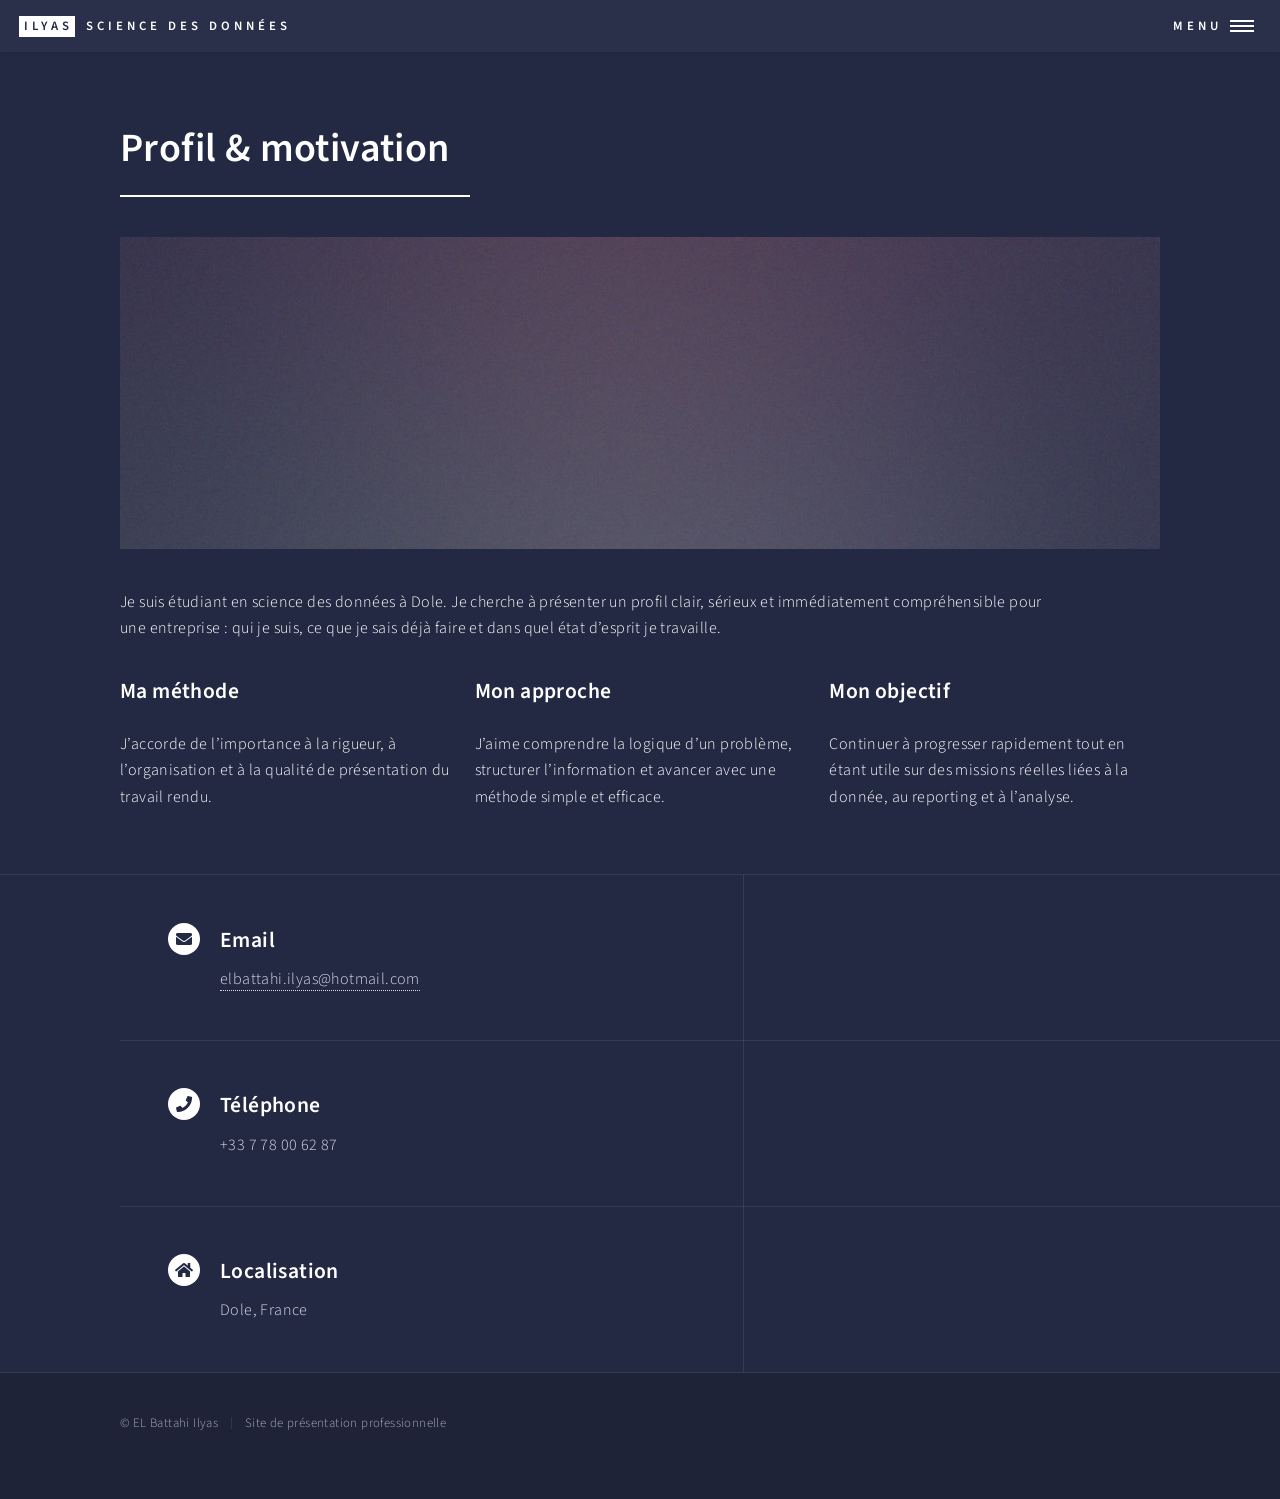
==== generic.html @ 2587e77e "Add files via upload" ====
<!DOCTYPE HTML>
<!--
	Forty by HTML5 UP
	html5up.net | @ajlkn
	Free for personal and commercial use under the CCA 3.0 license (html5up.net/license)
-->
<html>
	<head>
		<title>Profil & motivation | EL Battahi Ilyas</title>
		<meta charset="utf-8" />
		<meta name="viewport" content="width=device-width, initial-scale=1, user-scalable=no" />
		<link rel="stylesheet" href="assets/css/main.css" />
		<noscript><link rel="stylesheet" href="assets/css/noscript.css" /></noscript>
	</head>
	<body class="is-preload">

		<!-- Wrapper -->
			<div id="wrapper">

				<!-- Header -->
					<header id="header">
						<a href="index.html" class="logo"><strong>Ilyas</strong> <span>Science des données</span></a>
						<nav>
							<a href="#menu">Menu</a>
						</nav>
					</header>

				<!-- Menu -->
					<nav id="menu">
						<ul class="links">
							<li><a href="index.html">Accueil</a></li>
							<li><a href="landing.html">Compétences techniques</a></li>
							<li><a href="generic.html">Profil & motivation</a></li>
							<li><a href="index.html#contact">Contact</a></li>
						</ul>
					</nav>

				<!-- Main -->
					<div id="main" class="alt">

						<!-- One -->
							<section id="one">
								<div class="inner">
									<header class="major">
										<h1>Profil & motivation</h1>
									</header>
									<span class="image main"><img src="images/pic11.jpg" alt="Profil professionnel" /></span>
									<p>Je suis étudiant en science des données à Dole. Je cherche à présenter un profil clair, sérieux et immédiatement compréhensible pour une entreprise : qui je suis, ce que je sais déjà faire et dans quel état d’esprit je travaille.</p>

									<div class="row">
										<div class="col-4 col-12-medium">
											<h3>Ma méthode</h3>
											<p>J’accorde de l’importance à la rigueur, à l’organisation et à la qualité de présentation du travail rendu.</p>
										</div>
										<div class="col-4 col-12-medium">
											<h3>Mon approche</h3>
											<p>J’aime comprendre la logique d’un problème, structurer l’information et avancer avec une méthode simple et efficace.</p>
										</div>
										<div class="col-4 col-12-medium">
											<h3>Mon objectif</h3>
											<p>Continuer à progresser rapidement tout en étant utile sur des missions réelles liées à la donnée, au reporting et à l’analyse.</p>
										</div>
									</div>
								</div>
							</section>

					</div>

				<!-- Contact -->
					<section id="contact">
						<div class="inner">
							<section class="split">
								<section>
									<div class="contact-method">
										<span class="icon solid alt fa-envelope"></span>
										<h3>Email</h3>
										<a href="mailto:elbattahi.ilyas@hotmail.com">elbattahi.ilyas@hotmail.com</a>
									</div>
								</section>
								<section>
									<div class="contact-method">
										<span class="icon solid alt fa-phone"></span>
										<h3>Téléphone</h3>
										<span>+33 7 78 00 62 87</span>
									</div>
								</section>
								<section>
									<div class="contact-method">
										<span class="icon solid alt fa-home"></span>
										<h3>Localisation</h3>
										<span>Dole, France</span>
									</div>
								</section>
							</section>
						</div>
					</section>

				<!-- Footer -->
					<footer id="footer">
						<div class="inner">
							<ul class="copyright">
								<li>&copy; EL Battahi Ilyas</li><li>Site de présentation professionnelle</li>
							</ul>
						</div>
					</footer>

			</div>

		<!-- Scripts -->
			<script src="assets/js/jquery.min.js"></script>
			<script src="assets/js/jquery.scrolly.min.js"></script>
			<script src="assets/js/jquery.scrollex.min.js"></script>
			<script src="assets/js/browser.min.js"></script>
			<script src="assets/js/breakpoints.min.js"></script>
			<script src="assets/js/util.js"></script>
			<script src="assets/js/main.js"></script>

	</body>
</html>
---- assets/css/main.css ----
@import url(fontawesome-all.min.css);
@import url("https://fonts.googleapis.com/css?family=Source+Sans+Pro:300,300italic,600,600italic");

/*
	Forty by HTML5 UP
	html5up.net | @ajlkn
	Free for personal and commercial use under the CCA 3.0 license (html5up.net/license)
*/

html, body, div, span, applet, object,
iframe, h1, h2, h3, h4, h5, h6, p, blockquote,
pre, a, abbr, acronym, address, big, cite,
code, del, dfn, em, img, ins, kbd, q, s, samp,
small, strike, strong, sub, sup, tt, var, b,
u, i, center, dl, dt, dd, ol, ul, li, fieldset,
form, label, legend, table, caption, tbody,
tfoot, thead, tr, th, td, article, aside,
canvas, details, embed, figure, figcaption,
footer, header, hgroup, menu, nav, output, ruby,
section, summary, time, mark, audio, video {
	margin: 0;
	padding: 0;
	border: 0;
	font-size: 100%;
	font: inherit;
	vertical-align: baseline;}

article, aside, details, figcaption, figure,
footer, header, hgroup, menu, nav, section {
	display: block;}

body {
	line-height: 1;
}

ol, ul {
	list-style: none;
}

blockquote, q {
	quotes: none;
}

	blockquote:before, blockquote:after, q:before, q:after {
		content: '';
		content: none;
	}

table {
	border-collapse: collapse;
	border-spacing: 0;
}

body {
	-webkit-text-size-adjust: none;
}

mark {
	background-color: transparent;
	color: inherit;
}

input::-moz-focus-inner {
	border: 0;
	padding: 0;
}

input, select, textarea {
	-moz-appearance: none;
	-webkit-appearance: none;
	-ms-appearance: none;
	appearance: none;
}

/* Basic */

	@-ms-viewport {
		width: device-width;
	}

	body {
		-ms-overflow-style: scrollbar;
	}

	@media screen and (max-width: 480px) {

		html, body {
			min-width: 320px;
		}

	}

	html {
		box-sizing: border-box;
	}

	*, *:before, *:after {
		box-sizing: inherit;
	}

	body {
		background: #242943;
	}

		body.is-preload *, body.is-preload *:before, body.is-preload *:after {
			-moz-animation: none !important;
			-webkit-animation: none !important;
			-ms-animation: none !important;
			animation: none !important;
			-moz-transition: none !important;
			-webkit-transition: none !important;
			-ms-transition: none !important;
			transition: none !important;
		}

/* Type */

	body, input, select, textarea {
		color: #ffffff;
		font-family: "Source Sans Pro", Helvetica, sans-serif;
		font-size: 17pt;
		font-weight: 300;
		letter-spacing: 0.025em;
		line-height: 1.65;
	}

		@media screen and (max-width: 1680px) {

			body, input, select, textarea {
				font-size: 14pt;
			}

		}

		@media screen and (max-width: 1280px) {

			body, input, select, textarea {
				font-size: 12pt;
			}

		}

		@media screen and (max-width: 360px) {

			body, input, select, textarea {
				font-size: 11pt;
			}

		}

	a {
		-moz-transition: color 0.2s ease-in-out, border-bottom-color 0.2s ease-in-out;
		-webkit-transition: color 0.2s ease-in-out, border-bottom-color 0.2s ease-in-out;
		-ms-transition: color 0.2s ease-in-out, border-bottom-color 0.2s ease-in-out;
		transition: color 0.2s ease-in-out, border-bottom-color 0.2s ease-in-out;
		border-bottom: dotted 1px;
		color: inherit;
		text-decoration: none;
	}

		a:hover {
			border-bottom-color: transparent;
			color: #9bf1ff !important;
		}

		a:active {
			color: #53e3fb !important;
		}

	strong, b {
		color: #ffffff;
		font-weight: 600;
	}

	em, i {
		font-style: italic;
	}

	p {
		margin: 0 0 2em 0;
	}

	h1, h2, h3, h4, h5, h6 {
		color: #ffffff;
		font-weight: 600;
		line-height: 1.65;
		margin: 0 0 1em 0;
	}

		h1 a, h2 a, h3 a, h4 a, h5 a, h6 a {
			color: inherit;
			border-bottom: 0;
		}

	h1 {
		font-size: 2.5em;
	}

	h2 {
		font-size: 1.75em;
	}

	h3 {
		font-size: 1.35em;
	}

	h4 {
		font-size: 1.1em;
	}

	h5 {
		font-size: 0.9em;
	}

	h6 {
		font-size: 0.7em;
	}

	@media screen and (max-width: 736px) {

		h1 {
			font-size: 2em;
		}

		h2 {
			font-size: 1.5em;
		}

		h3 {
			font-size: 1.25em;
		}

	}

	sub {
		font-size: 0.8em;
		position: relative;
		top: 0.5em;
	}

	sup {
		font-size: 0.8em;
		position: relative;
		top: -0.5em;
	}

	blockquote {
		border-left: solid 4px rgba(212, 212, 255, 0.1);
		font-style: italic;
		margin: 0 0 2em 0;
		padding: 0.5em 0 0.5em 2em;
	}

	code {
		background: rgba(212, 212, 255, 0.035);
		font-family: "Courier New", monospace;
		font-size: 0.9em;
		margin: 0 0.25em;
		padding: 0.25em 0.65em;
	}

	pre {
		-webkit-overflow-scrolling: touch;
		font-family: "Courier New", monospace;
		font-size: 0.9em;
		margin: 0 0 2em 0;
	}

		pre code {
			display: block;
			line-height: 1.75;
			padding: 1em 1.5em;
			overflow-x: auto;
		}

	hr {
		border: 0;
		border-bottom: solid 1px rgba(212, 212, 255, 0.1);
		margin: 2em 0;
	}

		hr.major {
			margin: 3em 0;
		}

	.align-left {
		text-align: left;
	}

	.align-center {
		text-align: center;
	}

	.align-right {
		text-align: right;
	}

/* Row */

	.row {
		display: flex;
		flex-wrap: wrap;
		box-sizing: border-box;
		align-items: stretch;
	}

		.row > * {
			box-sizing: border-box;
		}

		.row.gtr-uniform > * > :last-child {
			margin-bottom: 0;
		}

		.row.aln-left {
			justify-content: flex-start;
		}

		.row.aln-center {
			justify-content: center;
		}

		.row.aln-right {
			justify-content: flex-end;
		}

		.row.aln-top {
			align-items: flex-start;
		}

		.row.aln-middle {
			align-items: center;
		}

		.row.aln-bottom {
			align-items: flex-end;
		}

		.row > .imp {
			order: -1;
		}

		.row > .col-1 {
			width: 8.33333%;
		}

		.row > .off-1 {
			margin-left: 8.33333%;
		}

		.row > .col-2 {
			width: 16.66667%;
		}

		.row > .off-2 {
			margin-left: 16.66667%;
		}

		.row > .col-3 {
			width: 25%;
		}

		.row > .off-3 {
			margin-left: 25%;
		}

		.row > .col-4 {
			width: 33.33333%;
		}

		.row > .off-4 {
			margin-left: 33.33333%;
		}

		.row > .col-5 {
			width: 41.66667%;
		}

		.row > .off-5 {
			margin-left: 41.66667%;
		}

		.row > .col-6 {
			width: 50%;
		}

		.row > .off-6 {
			margin-left: 50%;
		}

		.row > .col-7 {
			width: 58.33333%;
		}

		.row > .off-7 {
			margin-left: 58.33333%;
		}

		.row > .col-8 {
			width: 66.66667%;
		}

		.row > .off-8 {
			margin-left: 66.66667%;
		}

		.row > .col-9 {
			width: 75%;
		}

		.row > .off-9 {
			margin-left: 75%;
		}

		.row > .col-10 {
			width: 83.33333%;
		}

		.row > .off-10 {
			margin-left: 83.33333%;
		}

		.row > .col-11 {
			width: 91.66667%;
		}

		.row > .off-11 {
			margin-left: 91.66667%;
		}

		.row > .col-12 {
			width: 100%;
		}

		.row > .off-12 {
			margin-left: 100%;
		}

		.row.gtr-0 {
			margin-top: 0;
			margin-left: 0em;
		}

			.row.gtr-0 > * {
				padding: 0 0 0 0em;
			}

			.row.gtr-0.gtr-uniform {
				margin-top: 0em;
			}

				.row.gtr-0.gtr-uniform > * {
					padding-top: 0em;
				}

		.row.gtr-25 {
			margin-top: 0;
			margin-left: -0.5em;
		}

			.row.gtr-25 > * {
				padding: 0 0 0 0.5em;
			}

			.row.gtr-25.gtr-uniform {
				margin-top: -0.5em;
			}

				.row.gtr-25.gtr-uniform > * {
					padding-top: 0.5em;
				}

		.row.gtr-50 {
			margin-top: 0;
			margin-left: -1em;
		}

			.row.gtr-50 > * {
				padding: 0 0 0 1em;
			}

			.row.gtr-50.gtr-uniform {
				margin-top: -1em;
			}

				.row.gtr-50.gtr-uniform > * {
					padding-top: 1em;
				}

		.row {
			margin-top: 0;
			margin-left: -2em;
		}

			.row > * {
				padding: 0 0 0 2em;
			}

			.row.gtr-uniform {
				margin-top: -2em;
			}

				.row.gtr-uniform > * {
					padding-top: 2em;
				}

		.row.gtr-150 {
			margin-top: 0;
			margin-left: -3em;
		}

			.row.gtr-150 > * {
				padding: 0 0 0 3em;
			}

			.row.gtr-150.gtr-uniform {
				margin-top: -3em;
			}

				.row.gtr-150.gtr-uniform > * {
					padding-top: 3em;
				}

		.row.gtr-200 {
			margin-top: 0;
			margin-left: -4em;
		}

			.row.gtr-200 > * {
				padding: 0 0 0 4em;
			}

			.row.gtr-200.gtr-uniform {
				margin-top: -4em;
			}

				.row.gtr-200.gtr-uniform > * {
					padding-top: 4em;
				}

		@media screen and (max-width: 1680px) {

			.row {
				display: flex;
				flex-wrap: wrap;
				box-sizing: border-box;
				align-items: stretch;
			}

				.row > * {
					box-sizing: border-box;
				}

				.row.gtr-uniform > * > :last-child {
					margin-bottom: 0;
				}

				.row.aln-left {
					justify-content: flex-start;
				}

				.row.aln-center {
					justify-content: center;
				}

				.row.aln-right {
					justify-content: flex-end;
				}

				.row.aln-top {
					align-items: flex-start;
				}

				.row.aln-middle {
					align-items: center;
				}

				.row.aln-bottom {
					align-items: flex-end;
				}

				.row > .imp-xlarge {
					order: -1;
				}

				.row > .col-1-xlarge {
					width: 8.33333%;
				}

				.row > .off-1-xlarge {
					margin-left: 8.33333%;
				}

				.row > .col-2-xlarge {
					width: 16.66667%;
				}

				.row > .off-2-xlarge {
					margin-left: 16.66667%;
				}

				.row > .col-3-xlarge {
					width: 25%;
				}

				.row > .off-3-xlarge {
					margin-left: 25%;
				}

				.row > .col-4-xlarge {
					width: 33.33333%;
				}

				.row > .off-4-xlarge {
					margin-left: 33.33333%;
				}

				.row > .col-5-xlarge {
					width: 41.66667%;
				}

				.row > .off-5-xlarge {
					margin-left: 41.66667%;
				}

				.row > .col-6-xlarge {
					width: 50%;
				}

				.row > .off-6-xlarge {
					margin-left: 50%;
				}

				.row > .col-7-xlarge {
					width: 58.33333%;
				}

				.row > .off-7-xlarge {
					margin-left: 58.33333%;
				}

				.row > .col-8-xlarge {
					width: 66.66667%;
				}

				.row > .off-8-xlarge {
					margin-left: 66.66667%;
				}

				.row > .col-9-xlarge {
					width: 75%;
				}

				.row > .off-9-xlarge {
					margin-left: 75%;
				}

				.row > .col-10-xlarge {
					width: 83.33333%;
				}

				.row > .off-10-xlarge {
					margin-left: 83.33333%;
				}

				.row > .col-11-xlarge {
					width: 91.66667%;
				}

				.row > .off-11-xlarge {
					margin-left: 91.66667%;
				}

				.row > .col-12-xlarge {
					width: 100%;
				}

				.row > .off-12-xlarge {
					margin-left: 100%;
				}

				.row.gtr-0 {
					margin-top: 0;
					margin-left: 0em;
				}

					.row.gtr-0 > * {
						padding: 0 0 0 0em;
					}

					.row.gtr-0.gtr-uniform {
						margin-top: 0em;
					}

						.row.gtr-0.gtr-uniform > * {
							padding-top: 0em;
						}

				.row.gtr-25 {
					margin-top: 0;
					margin-left: -0.5em;
				}

					.row.gtr-25 > * {
						padding: 0 0 0 0.5em;
					}

					.row.gtr-25.gtr-uniform {
						margin-top: -0.5em;
					}

						.row.gtr-25.gtr-uniform > * {
							padding-top: 0.5em;
						}

				.row.gtr-50 {
					margin-top: 0;
					margin-left: -1em;
				}

					.row.gtr-50 > * {
						padding: 0 0 0 1em;
					}

					.row.gtr-50.gtr-uniform {
						margin-top: -1em;
					}

						.row.gtr-50.gtr-uniform > * {
							padding-top: 1em;
						}

				.row {
					margin-top: 0;
					margin-left: -2em;
				}

					.row > * {
						padding: 0 0 0 2em;
					}

					.row.gtr-uniform {
						margin-top: -2em;
					}

						.row.gtr-uniform > * {
							padding-top: 2em;
						}

				.row.gtr-150 {
					margin-top: 0;
					margin-left: -3em;
				}

					.row.gtr-150 > * {
						padding: 0 0 0 3em;
					}

					.row.gtr-150.gtr-uniform {
						margin-top: -3em;
					}

						.row.gtr-150.gtr-uniform > * {
							padding-top: 3em;
						}

				.row.gtr-200 {
					margin-top: 0;
					margin-left: -4em;
				}

					.row.gtr-200 > * {
						padding: 0 0 0 4em;
					}

					.row.gtr-200.gtr-uniform {
						margin-top: -4em;
					}

						.row.gtr-200.gtr-uniform > * {
							padding-top: 4em;
						}

		}

		@media screen and (max-width: 1280px) {

			.row {
				display: flex;
				flex-wrap: wrap;
				box-sizing: border-box;
				align-items: stretch;
			}

				.row > * {
					box-sizing: border-box;
				}

				.row.gtr-uniform > * > :last-child {
					margin-bottom: 0;
				}

				.row.aln-left {
					justify-content: flex-start;
				}

				.row.aln-center {
					justify-content: center;
				}

				.row.aln-right {
					justify-content: flex-end;
				}

				.row.aln-top {
					align-items: flex-start;
				}

				.row.aln-middle {
					align-items: center;
				}

				.row.aln-bottom {
					align-items: flex-end;
				}

				.row > .imp-large {
					order: -1;
				}

				.row > .col-1-large {
					width: 8.33333%;
				}

				.row > .off-1-large {
					margin-left: 8.33333%;
				}

				.row > .col-2-large {
					width: 16.66667%;
				}

				.row > .off-2-large {
					margin-left: 16.66667%;
				}

				.row > .col-3-large {
					width: 25%;
				}

				.row > .off-3-large {
					margin-left: 25%;
				}

				.row > .col-4-large {
					width: 33.33333%;
				}

				.row > .off-4-large {
					margin-left: 33.33333%;
				}

				.row > .col-5-large {
					width: 41.66667%;
				}

				.row > .off-5-large {
					margin-left: 41.66667%;
				}

				.row > .col-6-large {
					width: 50%;
				}

				.row > .off-6-large {
					margin-left: 50%;
				}

				.row > .col-7-large {
					width: 58.33333%;
				}

				.row > .off-7-large {
					margin-left: 58.33333%;
				}

				.row > .col-8-large {
					width: 66.66667%;
				}

				.row > .off-8-large {
					margin-left: 66.66667%;
				}

				.row > .col-9-large {
					width: 75%;
				}

				.row > .off-9-large {
					margin-left: 75%;
				}

				.row > .col-10-large {
					width: 83.33333%;
				}

				.row > .off-10-large {
					margin-left: 83.33333%;
				}

				.row > .col-11-large {
					width: 91.66667%;
				}

				.row > .off-11-large {
					margin-left: 91.66667%;
				}

				.row > .col-12-large {
					width: 100%;
				}

				.row > .off-12-large {
					margin-left: 100%;
				}

				.row.gtr-0 {
					margin-top: 0;
					margin-left: 0em;
				}

					.row.gtr-0 > * {
						padding: 0 0 0 0em;
					}

					.row.gtr-0.gtr-uniform {
						margin-top: 0em;
					}

						.row.gtr-0.gtr-uniform > * {
							padding-top: 0em;
						}

				.row.gtr-25 {
					margin-top: 0;
					margin-left: -0.375em;
				}

					.row.gtr-25 > * {
						padding: 0 0 0 0.375em;
					}

					.row.gtr-25.gtr-uniform {
						margin-top: -0.375em;
					}

						.row.gtr-25.gtr-uniform > * {
							padding-top: 0.375em;
						}

				.row.gtr-50 {
					margin-top: 0;
					margin-left: -0.75em;
				}

					.row.gtr-50 > * {
						padding: 0 0 0 0.75em;
					}

					.row.gtr-50.gtr-uniform {
						margin-top: -0.75em;
					}

						.row.gtr-50.gtr-uniform > * {
							padding-top: 0.75em;
						}

				.row {
					margin-top: 0;
					margin-left: -1.5em;
				}

					.row > * {
						padding: 0 0 0 1.5em;
					}

					.row.gtr-uniform {
						margin-top: -1.5em;
					}

						.row.gtr-uniform > * {
							padding-top: 1.5em;
						}

				.row.gtr-150 {
					margin-top: 0;
					margin-left: -2.25em;
				}

					.row.gtr-150 > * {
						padding: 0 0 0 2.25em;
					}

					.row.gtr-150.gtr-uniform {
						margin-top: -2.25em;
					}

						.row.gtr-150.gtr-uniform > * {
							padding-top: 2.25em;
						}

				.row.gtr-200 {
					margin-top: 0;
					margin-left: -3em;
				}

					.row.gtr-200 > * {
						padding: 0 0 0 3em;
					}

					.row.gtr-200.gtr-uniform {
						margin-top: -3em;
					}

						.row.gtr-200.gtr-uniform > * {
							padding-top: 3em;
						}

		}

		@media screen and (max-width: 980px) {

			.row {
				display: flex;
				flex-wrap: wrap;
				box-sizing: border-box;
				align-items: stretch;
			}

				.row > * {
					box-sizing: border-box;
				}

				.row.gtr-uniform > * > :last-child {
					margin-bottom: 0;
				}

				.row.aln-left {
					justify-content: flex-start;
				}

				.row.aln-center {
					justify-content: center;
				}

				.row.aln-right {
					justify-content: flex-end;
				}

				.row.aln-top {
					align-items: flex-start;
				}

				.row.aln-middle {
					align-items: center;
				}

				.row.aln-bottom {
					align-items: flex-end;
				}

				.row > .imp-medium {
					order: -1;
				}

				.row > .col-1-medium {
					width: 8.33333%;
				}

				.row > .off-1-medium {
					margin-left: 8.33333%;
				}

				.row > .col-2-medium {
					width: 16.66667%;
				}

				.row > .off-2-medium {
					margin-left: 16.66667%;
				}

				.row > .col-3-medium {
					width: 25%;
				}

				.row > .off-3-medium {
					margin-left: 25%;
				}

				.row > .col-4-medium {
					width: 33.33333%;
				}

				.row > .off-4-medium {
					margin-left: 33.33333%;
				}

				.row > .col-5-medium {
					width: 41.66667%;
				}

				.row > .off-5-medium {
					margin-left: 41.66667%;
				}

				.row > .col-6-medium {
					width: 50%;
				}

				.row > .off-6-medium {
					margin-left: 50%;
				}

				.row > .col-7-medium {
					width: 58.33333%;
				}

				.row > .off-7-medium {
					margin-left: 58.33333%;
				}

				.row > .col-8-medium {
					width: 66.66667%;
				}

				.row > .off-8-medium {
					margin-left: 66.66667%;
				}

				.row > .col-9-medium {
					width: 75%;
				}

				.row > .off-9-medium {
					margin-left: 75%;
				}

				.row > .col-10-medium {
					width: 83.33333%;
				}

				.row > .off-10-medium {
					margin-left: 83.33333%;
				}

				.row > .col-11-medium {
					width: 91.66667%;
				}

				.row > .off-11-medium {
					margin-left: 91.66667%;
				}

				.row > .col-12-medium {
					width: 100%;
				}

				.row > .off-12-medium {
					margin-left: 100%;
				}

				.row.gtr-0 {
					margin-top: 0;
					margin-left: 0em;
				}

					.row.gtr-0 > * {
						padding: 0 0 0 0em;
					}

					.row.gtr-0.gtr-uniform {
						margin-top: 0em;
					}

						.row.gtr-0.gtr-uniform > * {
							padding-top: 0em;
						}

				.row.gtr-25 {
					margin-top: 0;
					margin-left: -0.375em;
				}

					.row.gtr-25 > * {
						padding: 0 0 0 0.375em;
					}

					.row.gtr-25.gtr-uniform {
						margin-top: -0.375em;
					}

						.row.gtr-25.gtr-uniform > * {
							padding-top: 0.375em;
						}

				.row.gtr-50 {
					margin-top: 0;
					margin-left: -0.75em;
				}

					.row.gtr-50 > * {
						padding: 0 0 0 0.75em;
					}

					.row.gtr-50.gtr-uniform {
						margin-top: -0.75em;
					}

						.row.gtr-50.gtr-uniform > * {
							padding-top: 0.75em;
						}

				.row {
					margin-top: 0;
					margin-left: -1.5em;
				}

					.row > * {
						padding: 0 0 0 1.5em;
					}

					.row.gtr-uniform {
						margin-top: -1.5em;
					}

						.row.gtr-uniform > * {
							padding-top: 1.5em;
						}

				.row.gtr-150 {
					margin-top: 0;
					margin-left: -2.25em;
				}

					.row.gtr-150 > * {
						padding: 0 0 0 2.25em;
					}

					.row.gtr-150.gtr-uniform {
						margin-top: -2.25em;
					}

						.row.gtr-150.gtr-uniform > * {
							padding-top: 2.25em;
						}

				.row.gtr-200 {
					margin-top: 0;
					margin-left: -3em;
				}

					.row.gtr-200 > * {
						padding: 0 0 0 3em;
					}

					.row.gtr-200.gtr-uniform {
						margin-top: -3em;
					}

						.row.gtr-200.gtr-uniform > * {
							padding-top: 3em;
						}

		}

		@media screen and (max-width: 736px) {

			.row {
				display: flex;
				flex-wrap: wrap;
				box-sizing: border-box;
				align-items: stretch;
			}

				.row > * {
					box-sizing: border-box;
				}

				.row.gtr-uniform > * > :last-child {
					margin-bottom: 0;
				}

				.row.aln-left {
					justify-content: flex-start;
				}

				.row.aln-center {
					justify-content: center;
				}

				.row.aln-right {
					justify-content: flex-end;
				}

				.row.aln-top {
					align-items: flex-start;
				}

				.row.aln-middle {
					align-items: center;
				}

				.row.aln-bottom {
					align-items: flex-end;
				}

				.row > .imp-small {
					order: -1;
				}

				.row > .col-1-small {
					width: 8.33333%;
				}

				.row > .off-1-small {
					margin-left: 8.33333%;
				}

				.row > .col-2-small {
					width: 16.66667%;
				}

				.row > .off-2-small {
					margin-left: 16.66667%;
				}

				.row > .col-3-small {
					width: 25%;
				}

				.row > .off-3-small {
					margin-left: 25%;
				}

				.row > .col-4-small {
					width: 33.33333%;
				}

				.row > .off-4-small {
					margin-left: 33.33333%;
				}

				.row > .col-5-small {
					width: 41.66667%;
				}

				.row > .off-5-small {
					margin-left: 41.66667%;
				}

				.row > .col-6-small {
					width: 50%;
				}

				.row > .off-6-small {
					margin-left: 50%;
				}

				.row > .col-7-small {
					width: 58.33333%;
				}

				.row > .off-7-small {
					margin-left: 58.33333%;
				}

				.row > .col-8-small {
					width: 66.66667%;
				}

				.row > .off-8-small {
					margin-left: 66.66667%;
				}

				.row > .col-9-small {
					width: 75%;
				}

				.row > .off-9-small {
					margin-left: 75%;
				}

				.row > .col-10-small {
					width: 83.33333%;
				}

				.row > .off-10-small {
					margin-left: 83.33333%;
				}

				.row > .col-11-small {
					width: 91.66667%;
				}

				.row > .off-11-small {
					margin-left: 91.66667%;
				}

				.row > .col-12-small {
					width: 100%;
				}

				.row > .off-12-small {
					margin-left: 100%;
				}

				.row.gtr-0 {
					margin-top: 0;
					margin-left: 0em;
				}

					.row.gtr-0 > * {
						padding: 0 0 0 0em;
					}

					.row.gtr-0.gtr-uniform {
						margin-top: 0em;
					}

						.row.gtr-0.gtr-uniform > * {
							padding-top: 0em;
						}

				.row.gtr-25 {
					margin-top: 0;
					margin-left: -0.3125em;
				}

					.row.gtr-25 > * {
						padding: 0 0 0 0.3125em;
					}

					.row.gtr-25.gtr-uniform {
						margin-top: -0.3125em;
					}

						.row.gtr-25.gtr-uniform > * {
							padding-top: 0.3125em;
						}

				.row.gtr-50 {
					margin-top: 0;
					margin-left: -0.625em;
				}

					.row.gtr-50 > * {
						padding: 0 0 0 0.625em;
					}

					.row.gtr-50.gtr-uniform {
						margin-top: -0.625em;
					}

						.row.gtr-50.gtr-uniform > * {
							padding-top: 0.625em;
						}

				.row {
					margin-top: 0;
					margin-left: -1.25em;
				}

					.row > * {
						padding: 0 0 0 1.25em;
					}

					.row.gtr-uniform {
						margin-top: -1.25em;
					}

						.row.gtr-uniform > * {
							padding-top: 1.25em;
						}

				.row.gtr-150 {
					margin-top: 0;
					margin-left: -1.875em;
				}

					.row.gtr-150 > * {
						padding: 0 0 0 1.875em;
					}

					.row.gtr-150.gtr-uniform {
						margin-top: -1.875em;
					}

						.row.gtr-150.gtr-uniform > * {
							padding-top: 1.875em;
						}

				.row.gtr-200 {
					margin-top: 0;
					margin-left: -2.5em;
				}

					.row.gtr-200 > * {
						padding: 0 0 0 2.5em;
					}

					.row.gtr-200.gtr-uniform {
						margin-top: -2.5em;
					}

						.row.gtr-200.gtr-uniform > * {
							padding-top: 2.5em;
						}

		}

		@media screen and (max-width: 480px) {

			.row {
				display: flex;
				flex-wrap: wrap;
				box-sizing: border-box;
				align-items: stretch;
			}

				.row > * {
					box-sizing: border-box;
				}

				.row.gtr-uniform > * > :last-child {
					margin-bottom: 0;
				}

				.row.aln-left {
					justify-content: flex-start;
				}

				.row.aln-center {
					justify-content: center;
				}

				.row.aln-right {
					justify-content: flex-end;
				}

				.row.aln-top {
					align-items: flex-start;
				}

				.row.aln-middle {
					align-items: center;
				}

				.row.aln-bottom {
					align-items: flex-end;
				}

				.row > .imp-xsmall {
					order: -1;
				}

				.row > .col-1-xsmall {
					width: 8.33333%;
				}

				.row > .off-1-xsmall {
					margin-left: 8.33333%;
				}

				.row > .col-2-xsmall {
					width: 16.66667%;
				}

				.row > .off-2-xsmall {
					margin-left: 16.66667%;
				}

				.row > .col-3-xsmall {
					width: 25%;
				}

				.row > .off-3-xsmall {
					margin-left: 25%;
				}

				.row > .col-4-xsmall {
					width: 33.33333%;
				}

				.row > .off-4-xsmall {
					margin-left: 33.33333%;
				}

				.row > .col-5-xsmall {
					width: 41.66667%;
				}

				.row > .off-5-xsmall {
					margin-left: 41.66667%;
				}

				.row > .col-6-xsmall {
					width: 50%;
				}

				.row > .off-6-xsmall {
					margin-left: 50%;
				}

				.row > .col-7-xsmall {
					width: 58.33333%;
				}

				.row > .off-7-xsmall {
					margin-left: 58.33333%;
				}

				.row > .col-8-xsmall {
					width: 66.66667%;
				}

				.row > .off-8-xsmall {
					margin-left: 66.66667%;
				}

				.row > .col-9-xsmall {
					width: 75%;
				}

				.row > .off-9-xsmall {
					margin-left: 75%;
				}

				.row > .col-10-xsmall {
					width: 83.33333%;
				}

				.row > .off-10-xsmall {
					margin-left: 83.33333%;
				}

				.row > .col-11-xsmall {
					width: 91.66667%;
				}

				.row > .off-11-xsmall {
					margin-left: 91.66667%;
				}

				.row > .col-12-xsmall {
					width: 100%;
				}

				.row > .off-12-xsmall {
					margin-left: 100%;
				}

				.row.gtr-0 {
					margin-top: 0;
					margin-left: 0em;
				}

					.row.gtr-0 > * {
						padding: 0 0 0 0em;
					}

					.row.gtr-0.gtr-uniform {
						margin-top: 0em;
					}

						.row.gtr-0.gtr-uniform > * {
							padding-top: 0em;
						}

				.row.gtr-25 {
					margin-top: 0;
					margin-left: -0.3125em;
				}

					.row.gtr-25 > * {
						padding: 0 0 0 0.3125em;
					}

					.row.gtr-25.gtr-uniform {
						margin-top: -0.3125em;
					}

						.row.gtr-25.gtr-uniform > * {
							padding-top: 0.3125em;
						}

				.row.gtr-50 {
					margin-top: 0;
					margin-left: -0.625em;
				}

					.row.gtr-50 > * {
						padding: 0 0 0 0.625em;
					}

					.row.gtr-50.gtr-uniform {
						margin-top: -0.625em;
					}

						.row.gtr-50.gtr-uniform > * {
							padding-top: 0.625em;
						}

				.row {
					margin-top: 0;
					margin-left: -1.25em;
				}

					.row > * {
						padding: 0 0 0 1.25em;
					}

					.row.gtr-uniform {
						margin-top: -1.25em;
					}

						.row.gtr-uniform > * {
							padding-top: 1.25em;
						}

				.row.gtr-150 {
					margin-top: 0;
					margin-left: -1.875em;
				}

					.row.gtr-150 > * {
						padding: 0 0 0 1.875em;
					}

					.row.gtr-150.gtr-uniform {
						margin-top: -1.875em;
					}

						.row.gtr-150.gtr-uniform > * {
							padding-top: 1.875em;
						}

				.row.gtr-200 {
					margin-top: 0;
					margin-left: -2.5em;
				}

					.row.gtr-200 > * {
						padding: 0 0 0 2.5em;
					}

					.row.gtr-200.gtr-uniform {
						margin-top: -2.5em;
					}

						.row.gtr-200.gtr-uniform > * {
							padding-top: 2.5em;
						}

		}

/* Section/Article */

	section.special, article.special {
		text-align: center;
	}

	header.major {
		width: -moz-max-content;
		width: -webkit-max-content;
		width: -ms-max-content;
		width: max-content;
		margin-bottom: 2em;
	}

		header.major > :first-child {
			margin-bottom: 0;
			width: calc(100% + 0.5em);
		}

			header.major > :first-child:after {
				content: '';
				background-color: #ffffff;
				display: block;
				height: 2px;
				margin: 0.325em 0 0.5em 0;
				width: 100%;
			}

		header.major > p {
			font-size: 0.7em;
			font-weight: 600;
			letter-spacing: 0.25em;
			margin-bottom: 0;
			text-transform: uppercase;
		}

		body.is-ie header.major > :first-child:after {
			max-width: 9em;
		}

		body.is-ie header.major > h1:after {
			max-width: 100% !important;
		}

	@media screen and (max-width: 736px) {

		header.major > p br {
			display: none;
		}

	}

/* Form */

	form {
		margin: 0 0 2em 0;
	}

		form > :last-child {
			margin-bottom: 0;
		}

		form > .fields {
			display: -moz-flex;
			display: -webkit-flex;
			display: -ms-flex;
			display: flex;
			-moz-flex-wrap: wrap;
			-webkit-flex-wrap: wrap;
			-ms-flex-wrap: wrap;
			flex-wrap: wrap;
			width: calc(100% + 3em);
			margin: -1.5em 0 2em -1.5em;
		}

			form > .fields > .field {
				-moz-flex-grow: 0;
				-webkit-flex-grow: 0;
				-ms-flex-grow: 0;
				flex-grow: 0;
				-moz-flex-shrink: 0;
				-webkit-flex-shrink: 0;
				-ms-flex-shrink: 0;
				flex-shrink: 0;
				padding: 1.5em 0 0 1.5em;
				width: calc(100% - 1.5em);
			}

				form > .fields > .field.half {
					width: calc(50% - 0.75em);
				}

				form > .fields > .field.third {
					width: calc(100%/3 - 0.5em);
				}

				form > .fields > .field.quarter {
					width: calc(25% - 0.375em);
				}

		@media screen and (max-width: 480px) {

			form > .fields {
				width: calc(100% + 3em);
				margin: -1.5em 0 2em -1.5em;
			}

				form > .fields > .field {
					padding: 1.5em 0 0 1.5em;
					width: calc(100% - 1.5em);
				}

					form > .fields > .field.half {
						width: calc(100% - 1.5em);
					}

					form > .fields > .field.third {
						width: calc(100% - 1.5em);
					}

					form > .fields > .field.quarter {
						width: calc(100% - 1.5em);
					}

		}

	label {
		color: #ffffff;
		display: block;
		font-size: 0.8em;
		font-weight: 600;
		letter-spacing: 0.25em;
		margin: 0 0 1em 0;
		text-transform: uppercase;
	}

	input[type="text"],
	input[type="password"],
	input[type="email"],
	input[type="tel"],
	input[type="search"],
	input[type="url"],
	select,
	textarea {
		-moz-appearance: none;
		-webkit-appearance: none;
		-ms-appearance: none;
		appearance: none;
		background: rgba(212, 212, 255, 0.035);
		border: none;
		border-radius: 0;
		color: inherit;
		display: block;
		outline: 0;
		padding: 0 1em;
		text-decoration: none;
		width: 100%;
	}

		input[type="text"]:invalid,
		input[type="password"]:invalid,
		input[type="email"]:invalid,
		input[type="tel"]:invalid,
		input[type="search"]:invalid,
		input[type="url"]:invalid,
		select:invalid,
		textarea:invalid {
			box-shadow: none;
		}

		input[type="text"]:focus,
		input[type="password"]:focus,
		input[type="email"]:focus,
		input[type="tel"]:focus,
		input[type="search"]:focus,
		input[type="url"]:focus,
		select:focus,
		textarea:focus {
			border-color: #9bf1ff;
			box-shadow: 0 0 0 2px #9bf1ff;
		}

	select {
		background-image: url("data:image/svg+xml;charset=utf8,%3Csvg xmlns='http://www.w3.org/2000/svg' width='40' height='40' preserveAspectRatio='none' viewBox='0 0 40 40'%3E%3Cpath d='M9.4,12.3l10.4,10.4l10.4-10.4c0.2-0.2,0.5-0.4,0.9-0.4c0.3,0,0.6,0.1,0.9,0.4l3.3,3.3c0.2,0.2,0.4,0.5,0.4,0.9 c0,0.4-0.1,0.6-0.4,0.9L20.7,31.9c-0.2,0.2-0.5,0.4-0.9,0.4c-0.3,0-0.6-0.1-0.9-0.4L4.3,17.3c-0.2-0.2-0.4-0.5-0.4-0.9 c0-0.4,0.1-0.6,0.4-0.9l3.3-3.3c0.2-0.2,0.5-0.4,0.9-0.4S9.1,12.1,9.4,12.3z' fill='rgba(212, 212, 255, 0.1)' /%3E%3C/svg%3E");
		background-size: 1.25rem;
		background-repeat: no-repeat;
		background-position: calc(100% - 1rem) center;
		height: 2.75em;
		padding-right: 2.75em;
		text-overflow: ellipsis;
	}

		select option {
			color: #ffffff;
			background: #242943;
		}

		select:focus::-ms-value {
			background-color: transparent;
		}

		select::-ms-expand {
			display: none;
		}

	input[type="text"],
	input[type="password"],
	input[type="email"],
	input[type="tel"],
	input[type="search"],
	input[type="url"],
	select {
		height: 2.75em;
	}

	textarea {
		padding: 0.75em 1em;
	}

	input[type="checkbox"],
	input[type="radio"] {
		-moz-appearance: none;
		-webkit-appearance: none;
		-ms-appearance: none;
		appearance: none;
		display: block;
		float: left;
		margin-right: -2em;
		opacity: 0;
		width: 1em;
		z-index: -1;
	}

		input[type="checkbox"] + label,
		input[type="radio"] + label {
			text-decoration: none;
			color: #ffffff;
			cursor: pointer;
			display: inline-block;
			font-weight: 300;
			padding-left: 2.65em;
			padding-right: 0.75em;
			position: relative;
		}

			input[type="checkbox"] + label:before,
			input[type="radio"] + label:before {
				-moz-osx-font-smoothing: grayscale;
				-webkit-font-smoothing: antialiased;
				display: inline-block;
				font-style: normal;
				font-variant: normal;
				text-rendering: auto;
				line-height: 1;
				text-transform: none !important;
				font-family: 'Font Awesome 5 Free';
				font-weight: 900;
			}

			input[type="checkbox"] + label:before,
			input[type="radio"] + label:before {
				background: rgba(212, 212, 255, 0.035);
				content: '';
				display: inline-block;
				font-size: 0.8em;
				height: 2.0625em;
				left: 0;
				letter-spacing: 0;
				line-height: 2.0625em;
				position: absolute;
				text-align: center;
				top: 0;
				width: 2.0625em;
			}

		input[type="checkbox"]:checked + label:before,
		input[type="radio"]:checked + label:before {
			background: #ffffff;
			border-color: #9bf1ff;
			content: '\f00c';
			color: #242943;
		}

		input[type="checkbox"]:focus + label:before,
		input[type="radio"]:focus + label:before {
			box-shadow: 0 0 0 2px #9bf1ff;
		}

	input[type="radio"] + label:before {
		border-radius: 100%;
	}

	::-webkit-input-placeholder {
		color: rgba(244, 244, 255, 0.2) !important;
		opacity: 1.0;
	}

	:-moz-placeholder {
		color: rgba(244, 244, 255, 0.2) !important;
		opacity: 1.0;
	}

	::-moz-placeholder {
		color: rgba(244, 244, 255, 0.2) !important;
		opacity: 1.0;
	}

	:-ms-input-placeholder {
		color: rgba(244, 244, 255, 0.2) !important;
		opacity: 1.0;
	}

/* Box */

	.box {
		border: solid 1px rgba(212, 212, 255, 0.1);
		margin-bottom: 2em;
		padding: 1.5em;
	}

		.box > :last-child,
		.box > :last-child > :last-child,
		.box > :last-child > :last-child > :last-child {
			margin-bottom: 0;
		}

		.box.alt {
			border: 0;
			border-radius: 0;
			padding: 0;
		}

/* Icon */

	.icon {
		text-decoration: none;
		border-bottom: none;
		position: relative;
	}

		.icon:before {
			-moz-osx-font-smoothing: grayscale;
			-webkit-font-smoothing: antialiased;
			display: inline-block;
			font-style: normal;
			font-variant: normal;
			text-rendering: auto;
			line-height: 1;
			text-transform: none !important;
			font-family: 'Font Awesome 5 Free';
			font-weight: 400;
		}

		.icon > .label {
			display: none;
		}

		.icon:before {
			line-height: inherit;
		}

		.icon.solid:before {
			font-weight: 900;
		}

		.icon.brands:before {
			font-family: 'Font Awesome 5 Brands';
		}

		.icon.alt:before {
			background-color: #ffffff;
			border-radius: 100%;
			color: #242943;
			display: inline-block;
			height: 2em;
			line-height: 2em;
			text-align: center;
			width: 2em;
		}

	a.icon.alt:before {
		-moz-transition: background-color 0.2s ease-in-out;
		-webkit-transition: background-color 0.2s ease-in-out;
		-ms-transition: background-color 0.2s ease-in-out;
		transition: background-color 0.2s ease-in-out;
	}

	a.icon.alt:hover:before {
		background-color: #6fc3df;
	}

	a.icon.alt:active:before {
		background-color: #37a6cb;
	}

/* Image */

	.image {
		border: 0;
		display: inline-block;
		position: relative;
	}

		.image img {
			display: block;
		}

		.image.left, .image.right {
			max-width: 30%;
		}

			.image.left img, .image.right img {
				width: 100%;
			}

		.image.left {
			float: left;
			margin: 0 1.5em 1.25em 0;
			top: 0.25em;
		}

		.image.right {
			float: right;
			margin: 0 0 1.25em 1.5em;
			top: 0.25em;
		}

		.image.fit {
			display: block;
			margin: 0 0 2em 0;
			width: 100%;
		}

			.image.fit img {
				width: 100%;
			}

		.image.main {
			display: block;
			margin: 2.5em 0;
			width: 100%;
		}

			.image.main img {
				width: 100%;
			}

			@media screen and (max-width: 736px) {

				.image.main {
					margin: 1.5em 0;
				}

			}

/* List */

	ol {
		list-style: decimal;
		margin: 0 0 2em 0;
		padding-left: 1.25em;
	}

		ol li {
			padding-left: 0.25em;
		}

	ul {
		list-style: disc;
		margin: 0 0 2em 0;
		padding-left: 1em;
	}

		ul li {
			padding-left: 0.5em;
		}

		ul.alt {
			list-style: none;
			padding-left: 0;
		}

			ul.alt li {
				border-top: solid 1px rgba(212, 212, 255, 0.1);
				padding: 0.5em 0;
			}

				ul.alt li:first-child {
					border-top: 0;
					padding-top: 0;
				}

	dl {
		margin: 0 0 2em 0;
	}

		dl dt {
			display: block;
			font-weight: 600;
			margin: 0 0 1em 0;
		}

		dl dd {
			margin-left: 2em;
		}

/* Actions */

	ul.actions {
		display: -moz-flex;
		display: -webkit-flex;
		display: -ms-flex;
		display: flex;
		cursor: default;
		list-style: none;
		margin-left: -1em;
		padding-left: 0;
	}

		ul.actions li {
			padding: 0 0 0 1em;
			vertical-align: middle;
		}

		ul.actions.special {
			-moz-justify-content: center;
			-webkit-justify-content: center;
			-ms-justify-content: center;
			justify-content: center;
			width: 100%;
			margin-left: 0;
		}

			ul.actions.special li:first-child {
				padding-left: 0;
			}

		ul.actions.stacked {
			-moz-flex-direction: column;
			-webkit-flex-direction: column;
			-ms-flex-direction: column;
			flex-direction: column;
			margin-left: 0;
		}

			ul.actions.stacked li {
				padding: 1.3em 0 0 0;
			}

				ul.actions.stacked li:first-child {
					padding-top: 0;
				}

		ul.actions.fit {
			width: calc(100% + 1em);
		}

			ul.actions.fit li {
				-moz-flex-grow: 1;
				-webkit-flex-grow: 1;
				-ms-flex-grow: 1;
				flex-grow: 1;
				-moz-flex-shrink: 1;
				-webkit-flex-shrink: 1;
				-ms-flex-shrink: 1;
				flex-shrink: 1;
				width: 100%;
			}

				ul.actions.fit li > * {
					width: 100%;
				}

			ul.actions.fit.stacked {
				width: 100%;
			}

/* Icons */

	ul.icons {
		cursor: default;
		list-style: none;
		padding-left: 0;
	}

		ul.icons li {
			display: inline-block;
			padding: 0 1em 0 0;
		}

			ul.icons li:last-child {
				padding-right: 0;
			}

		@media screen and (max-width: 736px) {

			ul.icons li {
				padding: 0 0.75em 0 0;
			}

		}

/* Pagination */

	ul.pagination {
		cursor: default;
		list-style: none;
		padding-left: 0;
	}

		ul.pagination li {
			display: inline-block;
			padding-left: 0;
			vertical-align: middle;
		}

			ul.pagination li > .page {
				-moz-transition: background-color 0.2s ease-in-out, color 0.2s ease-in-out;
				-webkit-transition: background-color 0.2s ease-in-out, color 0.2s ease-in-out;
				-ms-transition: background-color 0.2s ease-in-out, color 0.2s ease-in-out;
				transition: background-color 0.2s ease-in-out, color 0.2s ease-in-out;
				border-bottom: 0;
				display: inline-block;
				font-size: 0.8em;
				font-weight: 600;
				height: 1.5em;
				line-height: 1.5em;
				margin: 0 0.125em;
				min-width: 1.5em;
				padding: 0 0.5em;
				text-align: center;
			}

				ul.pagination li > .page.active {
					background-color: #ffffff;
					color: #242943;
				}

					ul.pagination li > .page.active:hover {
						background-color: #9bf1ff;
						color: #242943 !important;
					}

					ul.pagination li > .page.active:active {
						background-color: #53e3fb;
					}

			ul.pagination li:first-child {
				padding-right: 0.75em;
			}

			ul.pagination li:last-child {
				padding-left: 0.75em;
			}

		@media screen and (max-width: 480px) {

			ul.pagination li:nth-child(n+2):nth-last-child(n+2) {
				display: none;
			}

			ul.pagination li:first-child {
				padding-right: 0;
			}

		}

/* Table */

	.table-wrapper {
		-webkit-overflow-scrolling: touch;
		overflow-x: auto;
	}

	table {
		margin: 0 0 2em 0;
		width: 100%;
	}

		table tbody tr {
			border: solid 1px rgba(212, 212, 255, 0.1);
			border-left: 0;
			border-right: 0;
		}

			table tbody tr:nth-child(2n + 1) {
				background-color: rgba(212, 212, 255, 0.035);
			}

		table td {
			padding: 0.75em 0.75em;
		}

		table th {
			color: #ffffff;
			font-size: 0.9em;
			font-weight: 600;
			padding: 0 0.75em 0.75em 0.75em;
			text-align: left;
		}

		table thead {
			border-bottom: solid 2px rgba(212, 212, 255, 0.1);
		}

		table tfoot {
			border-top: solid 2px rgba(212, 212, 255, 0.1);
		}

		table.alt {
			border-collapse: separate;
		}

			table.alt tbody tr td {
				border: solid 1px rgba(212, 212, 255, 0.1);
				border-left-width: 0;
				border-top-width: 0;
			}

				table.alt tbody tr td:first-child {
					border-left-width: 1px;
				}

			table.alt tbody tr:first-child td {
				border-top-width: 1px;
			}

			table.alt thead {
				border-bottom: 0;
			}

			table.alt tfoot {
				border-top: 0;
			}

/* Button */

	input[type="submit"],
	input[type="reset"],
	input[type="button"],
	button,
	.button {
		-moz-appearance: none;
		-webkit-appearance: none;
		-ms-appearance: none;
		appearance: none;
		-moz-transition: background-color 0.2s ease-in-out, box-shadow 0.2s ease-in-out, color 0.2s ease-in-out;
		-webkit-transition: background-color 0.2s ease-in-out, box-shadow 0.2s ease-in-out, color 0.2s ease-in-out;
		-ms-transition: background-color 0.2s ease-in-out, box-shadow 0.2s ease-in-out, color 0.2s ease-in-out;
		transition: background-color 0.2s ease-in-out, box-shadow 0.2s ease-in-out, color 0.2s ease-in-out;
		background-color: transparent;
		border: 0;
		border-radius: 0;
		box-shadow: inset 0 0 0 2px #ffffff;
		color: #ffffff;
		cursor: pointer;
		display: inline-block;
		font-size: 0.8em;
		font-weight: 600;
		height: 3.5em;
		letter-spacing: 0.25em;
		line-height: 3.5em;
		padding: 0 1.75em;
		text-align: center;
		text-decoration: none;
		text-transform: uppercase;
		white-space: nowrap;
	}

		input[type="submit"]:hover, input[type="submit"]:active,
		input[type="reset"]:hover,
		input[type="reset"]:active,
		input[type="button"]:hover,
		input[type="button"]:active,
		button:hover,
		button:active,
		.button:hover,
		.button:active {
			box-shadow: inset 0 0 0 2px #9bf1ff;
			color: #9bf1ff;
		}

		input[type="submit"]:active,
		input[type="reset"]:active,
		input[type="button"]:active,
		button:active,
		.button:active {
			background-color: rgba(155, 241, 255, 0.1);
			box-shadow: inset 0 0 0 2px #53e3fb;
			color: #53e3fb;
		}

		input[type="submit"].icon:before,
		input[type="reset"].icon:before,
		input[type="button"].icon:before,
		button.icon:before,
		.button.icon:before {
			margin-right: 0.5em;
		}

		input[type="submit"].fit,
		input[type="reset"].fit,
		input[type="button"].fit,
		button.fit,
		.button.fit {
			width: 100%;
		}

		input[type="submit"].small,
		input[type="reset"].small,
		input[type="button"].small,
		button.small,
		.button.small {
			font-size: 0.6em;
		}

		input[type="submit"].large,
		input[type="reset"].large,
		input[type="button"].large,
		button.large,
		.button.large {
			font-size: 1.25em;
			height: 3em;
			line-height: 3em;
		}

		input[type="submit"].next,
		input[type="reset"].next,
		input[type="button"].next,
		button.next,
		.button.next {
			padding-right: 4.5em;
			position: relative;
		}

			input[type="submit"].next:before, input[type="submit"].next:after,
			input[type="reset"].next:before,
			input[type="reset"].next:after,
			input[type="button"].next:before,
			input[type="button"].next:after,
			button.next:before,
			button.next:after,
			.button.next:before,
			.button.next:after {
				-moz-transition: opacity 0.2s ease-in-out;
				-webkit-transition: opacity 0.2s ease-in-out;
				-ms-transition: opacity 0.2s ease-in-out;
				transition: opacity 0.2s ease-in-out;
				background-position: center right;
				background-repeat: no-repeat;
				background-size: 36px 24px;
				content: '';
				display: block;
				height: 100%;
				position: absolute;
				right: 1.5em;
				top: 0;
				vertical-align: middle;
				width: 36px;
			}

			input[type="submit"].next:before,
			input[type="reset"].next:before,
			input[type="button"].next:before,
			button.next:before,
			.button.next:before {
				background-image: url("data:image/svg+xml;charset=utf8,%3Csvg xmlns='http://www.w3.org/2000/svg' xmlns:xlink='http://www.w3.org/1999/xlink' width='36px' height='24px' viewBox='0 0 36 24' zoomAndPan='disable'%3E%3Cstyle%3Eline %7B stroke: %23ffffff%3B stroke-width: 2px%3B %7D%3C/style%3E%3Cline x1='0' y1='12' x2='34' y2='12' /%3E%3Cline x1='25' y1='4' x2='34' y2='12.5' /%3E%3Cline x1='25' y1='20' x2='34' y2='11.5' /%3E%3C/svg%3E");
			}

			input[type="submit"].next:after,
			input[type="reset"].next:after,
			input[type="button"].next:after,
			button.next:after,
			.button.next:after {
				background-image: url("data:image/svg+xml;charset=utf8,%3Csvg xmlns='http://www.w3.org/2000/svg' xmlns:xlink='http://www.w3.org/1999/xlink' width='36px' height='24px' viewBox='0 0 36 24' zoomAndPan='disable'%3E%3Cstyle%3Eline %7B stroke: %239bf1ff%3B stroke-width: 2px%3B %7D%3C/style%3E%3Cline x1='0' y1='12' x2='34' y2='12' /%3E%3Cline x1='25' y1='4' x2='34' y2='12.5' /%3E%3Cline x1='25' y1='20' x2='34' y2='11.5' /%3E%3C/svg%3E");
				opacity: 0;
				z-index: 1;
			}

			input[type="submit"].next:hover:after, input[type="submit"].next:active:after,
			input[type="reset"].next:hover:after,
			input[type="reset"].next:active:after,
			input[type="button"].next:hover:after,
			input[type="button"].next:active:after,
			button.next:hover:after,
			button.next:active:after,
			.button.next:hover:after,
			.button.next:active:after {
				opacity: 1;
			}

			@media screen and (max-width: 1280px) {

				input[type="submit"].next,
				input[type="reset"].next,
				input[type="button"].next,
				button.next,
				.button.next {
					padding-right: 5em;
				}

			}

		input[type="submit"].primary,
		input[type="reset"].primary,
		input[type="button"].primary,
		button.primary,
		.button.primary {
			background-color: #ffffff;
			box-shadow: none;
			color: #242943;
		}

			input[type="submit"].primary:hover, input[type="submit"].primary:active,
			input[type="reset"].primary:hover,
			input[type="reset"].primary:active,
			input[type="button"].primary:hover,
			input[type="button"].primary:active,
			button.primary:hover,
			button.primary:active,
			.button.primary:hover,
			.button.primary:active {
				background-color: #9bf1ff;
				color: #242943 !important;
			}

			input[type="submit"].primary:active,
			input[type="reset"].primary:active,
			input[type="button"].primary:active,
			button.primary:active,
			.button.primary:active {
				background-color: #53e3fb;
			}

		input[type="submit"].disabled, input[type="submit"]:disabled,
		input[type="reset"].disabled,
		input[type="reset"]:disabled,
		input[type="button"].disabled,
		input[type="button"]:disabled,
		button.disabled,
		button:disabled,
		.button.disabled,
		.button:disabled {
			pointer-events: none;
			cursor: default;
			opacity: 0.25;
		}

/* Tiles */

	.tiles {
		display: -moz-flex;
		display: -webkit-flex;
		display: -ms-flex;
		display: flex;
		-moz-flex-wrap: wrap;
		-webkit-flex-wrap: wrap;
		-ms-flex-wrap: wrap;
		flex-wrap: wrap;
		border-top: 0 !important;
	}

		.tiles + * {
			border-top: 0 !important;
		}

		.tiles article {
			-moz-align-items: center;
			-webkit-align-items: center;
			-ms-align-items: center;
			align-items: center;
			display: -moz-flex;
			display: -webkit-flex;
			display: -ms-flex;
			display: flex;
			-moz-transition: -moz-transform 0.25s ease, opacity 0.25s ease, -moz-filter 1s ease, -webkit-filter 1s ease;
			-webkit-transition: -webkit-transform 0.25s ease, opacity 0.25s ease, -webkit-filter 1s ease, -webkit-filter 1s ease;
			-ms-transition: -ms-transform 0.25s ease, opacity 0.25s ease, -ms-filter 1s ease, -webkit-filter 1s ease;
			transition: transform 0.25s ease, opacity 0.25s ease, filter 1s ease, -webkit-filter 1s ease;
			padding: 4em 4em 2em 4em ;
			background-position: center;
			background-repeat: no-repeat;
			background-size: cover;
			cursor: default;
			height: 40vh;
			max-height: 40em;
			min-height: 23em;
			overflow: hidden;
			position: relative;
			width: 40%;
		}

			.tiles article .image {
				display: none;
			}

			.tiles article header {
				position: relative;
				z-index: 3;
			}

			.tiles article h3 {
				font-size: 1.75em;
			}

				.tiles article h3 a:hover {
					color: inherit !important;
				}

			.tiles article .link.primary {
				border: 0;
				height: 100%;
				left: 0;
				position: absolute;
				top: 0;
				width: 100%;
				z-index: 4;
			}

			.tiles article:before {
				-moz-transition: opacity 0.5s ease;
				-webkit-transition: opacity 0.5s ease;
				-ms-transition: opacity 0.5s ease;
				transition: opacity 0.5s ease;
				bottom: 0;
				content: '';
				display: block;
				height: 100%;
				left: 0;
				opacity: 0.85;
				position: absolute;
				width: 100%;
				z-index: 2;
			}

			.tiles article:after {
				background-color: rgba(36, 41, 67, 0.25);
				content: '';
				display: block;
				height: 100%;
				left: 0;
				position: absolute;
				top: 0;
				width: 100%;
				z-index: 1;
			}

			.tiles article:hover:before {
				opacity: 0;
			}

			.tiles article.is-transitioning {
				-moz-transform: scale(0.95);
				-webkit-transform: scale(0.95);
				-ms-transform: scale(0.95);
				transform: scale(0.95);
				-moz-filter: blur(0.5em);
				-webkit-filter: blur(0.5em);
				-ms-filter: blur(0.5em);
				filter: blur(0.5em);
				opacity: 0;
			}

			.tiles article:nth-child(4n - 1), .tiles article:nth-child(4n - 2) {
				width: 60%;
			}

			.tiles article:nth-child(6n - 5):before {
				background-color: #6fc3df;
			}

			.tiles article:nth-child(6n - 4):before {
				background-color: #8d82c4;
			}

			.tiles article:nth-child(6n - 3):before {
				background-color: #ec8d81;
			}

			.tiles article:nth-child(6n - 2):before {
				background-color: #e7b788;
			}

			.tiles article:nth-child(6n - 1):before {
				background-color: #8ea9e8;
			}

			.tiles article:nth-child(6n):before {
				background-color: #87c5a4;
			}

		@media screen and (max-width: 1280px) {

			.tiles article {
				padding: 4em 3em 2em 3em ;
				height: 30vh;
				max-height: 30em;
				min-height: 20em;
			}

		}

		@media screen and (max-width: 980px) {

			.tiles article {
				width: 50% !important;
			}

		}

		@media screen and (max-width: 736px) {

			.tiles article {
				padding: 3em 1.5em 1em 1.5em ;
				height: 16em;
				max-height: none;
				min-height: 0;
			}

				.tiles article h3 {
					font-size: 1.5em;
				}

		}

		@media screen and (max-width: 480px) {

			.tiles {
				display: block;
			}

				.tiles article {
					height: 20em;
					width: 100% !important;
				}

		}

/* Contact Method */

	.contact-method {
		margin: 0 0 2em 0;
		padding-left: 3.25em;
		position: relative;
	}

		.contact-method .icon {
			left: 0;
			position: absolute;
			top: 0;
		}

		.contact-method h3 {
			margin: 0 0 0.5em 0;
		}

/* Spotlights */

	.spotlights {
		border-top: 0 !important;
	}

		.spotlights + * {
			border-top: 0 !important;
		}

		.spotlights > section {
			display: -moz-flex;
			display: -webkit-flex;
			display: -ms-flex;
			display: flex;
			-moz-flex-direction: row;
			-webkit-flex-direction: row;
			-ms-flex-direction: row;
			flex-direction: row;
			background-color: #2e3450;
		}

			.spotlights > section > .image {
				background-position: center center;
				background-size: cover;
				border-radius: 0;
				display: block;
				position: relative;
				width: 30%;
			}

				.spotlights > section > .image img {
					border-radius: 0;
					display: block;
					width: 100%;
				}

				.spotlights > section > .image:before {
					background: rgba(36, 41, 67, 0.9);
					content: '';
					display: block;
					height: 100%;
					left: 0;
					opacity: 0;
					position: absolute;
					top: 0;
					width: 100%;
				}

			.spotlights > section > .content {
				display: -moz-flex;
				display: -webkit-flex;
				display: -ms-flex;
				display: flex;
				-moz-flex-direction: column;
				-webkit-flex-direction: column;
				-ms-flex-direction: column;
				flex-direction: column;
				-moz-justify-content: center;
				-webkit-justify-content: center;
				-ms-justify-content: center;
				justify-content: center;
				-moz-align-items: center;
				-webkit-align-items: center;
				-ms-align-items: center;
				align-items: center;
				padding: 2em 3em 0.1em 3em ;
				width: 70%;
			}

				.spotlights > section > .content > .inner {
					margin: 0 auto;
					max-width: 100%;
					width: 65em;
				}

			.spotlights > section:nth-child(2n) {
				-moz-flex-direction: row-reverse;
				-webkit-flex-direction: row-reverse;
				-ms-flex-direction: row-reverse;
				flex-direction: row-reverse;
				background-color: #333856;
			}

				.spotlights > section:nth-child(2n) > .content {
					-moz-align-items: -moz-flex-end;
					-webkit-align-items: -webkit-flex-end;
					-ms-align-items: -ms-flex-end;
					align-items: flex-end;
				}

		@media screen and (max-width: 1680px) {

			.spotlights > section > .image {
				width: 40%;
			}

			.spotlights > section > .content {
				width: 60%;
			}

		}

		@media screen and (max-width: 1280px) {

			.spotlights > section > .image {
				width: 45%;
			}

			.spotlights > section > .content {
				width: 55%;
			}

		}

		@media screen and (max-width: 980px) {

			.spotlights > section {
				display: block;
			}

				.spotlights > section > .image {
					width: 100%;
				}

				.spotlights > section > .content {
					padding: 4em 3em 2em 3em ;
					width: 100%;
				}

		}

		@media screen and (max-width: 736px) {

			.spotlights > section > .content {
				padding: 3em 1.5em 1em 1.5em ;
			}

		}

/* Header */

	@-moz-keyframes reveal-header {
		0% {
			top: -4em;
			opacity: 0;
		}

		100% {
			top: 0;
			opacity: 1;
		}
	}

	@-webkit-keyframes reveal-header {
		0% {
			top: -4em;
			opacity: 0;
		}

		100% {
			top: 0;
			opacity: 1;
		}
	}

	@-ms-keyframes reveal-header {
		0% {
			top: -4em;
			opacity: 0;
		}

		100% {
			top: 0;
			opacity: 1;
		}
	}

	@keyframes reveal-header {
		0% {
			top: -4em;
			opacity: 0;
		}

		100% {
			top: 0;
			opacity: 1;
		}
	}

	#header {
		display: -moz-flex;
		display: -webkit-flex;
		display: -ms-flex;
		display: flex;
		background-color: #2a2f4a;
		box-shadow: 0 0 0.25em 0 rgba(0, 0, 0, 0.15);
		cursor: default;
		font-weight: 600;
		height: 3.25em;
		left: 0;
		letter-spacing: 0.25em;
		line-height: 3.25em;
		margin: 0;
		position: fixed;
		text-transform: uppercase;
		top: 0;
		width: 100%;
		z-index: 10000;
	}

		#header .logo {
			border: 0;
			display: inline-block;
			font-size: 0.8em;
			height: inherit;
			line-height: inherit;
			padding: 0 1.5em;
		}

			#header .logo strong {
				-moz-transition: background-color 0.2s ease-in-out, color 0.2s ease-in-out;
				-webkit-transition: background-color 0.2s ease-in-out, color 0.2s ease-in-out;
				-ms-transition: background-color 0.2s ease-in-out, color 0.2s ease-in-out;
				transition: background-color 0.2s ease-in-out, color 0.2s ease-in-out;
				background-color: #ffffff;
				color: #242943;
				display: inline-block;
				line-height: 1.65em;
				margin-right: 0.325em;
				padding: 0 0.125em 0 0.375em;
			}

			#header .logo:hover strong {
				background-color: #9bf1ff;
			}

			#header .logo:active strong {
				background-color: #53e3fb;
			}

		#header nav {
			display: -moz-flex;
			display: -webkit-flex;
			display: -ms-flex;
			display: flex;
			-moz-justify-content: -moz-flex-end;
			-webkit-justify-content: -webkit-flex-end;
			-ms-justify-content: -ms-flex-end;
			justify-content: flex-end;
			-moz-flex-grow: 1;
			-webkit-flex-grow: 1;
			-ms-flex-grow: 1;
			flex-grow: 1;
			height: inherit;
			line-height: inherit;
		}

			#header nav a {
				border: 0;
				display: block;
				font-size: 0.8em;
				height: inherit;
				line-height: inherit;
				padding: 0 0.75em;
				position: relative;
				vertical-align: middle;
			}

				#header nav a:last-child {
					padding-right: 1.5em;
				}

				#header nav a[href="#menu"] {
					padding-right: 3.325em !important;
				}

					#header nav a[href="#menu"]:before, #header nav a[href="#menu"]:after {
						background-image: url("data:image/svg+xml;charset=utf8,%3Csvg xmlns='http://www.w3.org/2000/svg' width='24' height='32' viewBox='0 0 24 32' preserveAspectRatio='none'%3E%3Cstyle%3Eline %7B stroke-width: 2px%3B stroke: %23ffffff%3B %7D%3C/style%3E%3Cline x1='0' y1='11' x2='24' y2='11' /%3E%3Cline x1='0' y1='21' x2='24' y2='21' /%3E%3Cline x1='0' y1='16' x2='24' y2='16' /%3E%3C/svg%3E");
						background-position: center;
						background-repeat: no-repeat;
						background-size: 24px 32px;
						content: '';
						display: block;
						height: 100%;
						position: absolute;
						right: 1.5em;
						top: 0;
						vertical-align: middle;
						width: 24px;
					}

					#header nav a[href="#menu"]:after {
						-moz-transition: opacity 0.2s ease-in-out;
						-webkit-transition: opacity 0.2s ease-in-out;
						-ms-transition: opacity 0.2s ease-in-out;
						transition: opacity 0.2s ease-in-out;
						background-image: url("data:image/svg+xml;charset=utf8,%3Csvg xmlns='http://www.w3.org/2000/svg' width='24' height='32' viewBox='0 0 24 32' preserveAspectRatio='none'%3E%3Cstyle%3Eline %7B stroke-width: 2px%3B stroke: %239bf1ff%3B %7D%3C/style%3E%3Cline x1='0' y1='11' x2='24' y2='11' /%3E%3Cline x1='0' y1='21' x2='24' y2='21' /%3E%3Cline x1='0' y1='16' x2='24' y2='16' /%3E%3C/svg%3E");
						opacity: 0;
						z-index: 1;
					}

					#header nav a[href="#menu"]:hover:after, #header nav a[href="#menu"]:active:after {
						opacity: 1;
					}

					#header nav a[href="#menu"]:last-child {
						padding-right: 3.875em !important;
					}

						#header nav a[href="#menu"]:last-child:before, #header nav a[href="#menu"]:last-child:after {
							right: 2em;
						}

		#header.reveal {
			-moz-animation: reveal-header 0.35s ease;
			-webkit-animation: reveal-header 0.35s ease;
			-ms-animation: reveal-header 0.35s ease;
			animation: reveal-header 0.35s ease;
		}

		#header.alt {
			-moz-transition: opacity 2.5s ease;
			-webkit-transition: opacity 2.5s ease;
			-ms-transition: opacity 2.5s ease;
			transition: opacity 2.5s ease;
			-moz-transition-delay: 0.75s;
			-webkit-transition-delay: 0.75s;
			-ms-transition-delay: 0.75s;
			transition-delay: 0.75s;
			-moz-animation: none;
			-webkit-animation: none;
			-ms-animation: none;
			animation: none;
			background-color: transparent;
			box-shadow: none;
			position: absolute;
		}

			#header.alt.style1 .logo strong {
				color: #6fc3df;
			}

			#header.alt.style2 .logo strong {
				color: #8d82c4;
			}

			#header.alt.style3 .logo strong {
				color: #ec8d81;
			}

			#header.alt.style4 .logo strong {
				color: #e7b788;
			}

			#header.alt.style5 .logo strong {
				color: #8ea9e8;
			}

			#header.alt.style6 .logo strong {
				color: #87c5a4;
			}

		body.is-preload #header.alt {
			opacity: 0;
		}

		@media screen and (max-width: 1680px) {

			#header nav a[href="#menu"] {
				padding-right: 3.75em !important;
			}

				#header nav a[href="#menu"]:last-child {
					padding-right: 4.25em !important;
				}

		}

		@media screen and (max-width: 1280px) {

			#header nav a[href="#menu"] {
				padding-right: 4em !important;
			}

				#header nav a[href="#menu"]:last-child {
					padding-right: 4.5em !important;
				}

		}

		@media screen and (max-width: 736px) {

			#header {
				height: 2.75em;
				line-height: 2.75em;
			}

				#header .logo {
					padding: 0 1em;
				}

				#header nav a {
					padding: 0 0.5em;
				}

					#header nav a:last-child {
						padding-right: 1em;
					}

					#header nav a[href="#menu"] {
						padding-right: 3.25em !important;
					}

						#header nav a[href="#menu"]:before, #header nav a[href="#menu"]:after {
							right: 0.75em;
						}

						#header nav a[href="#menu"]:last-child {
							padding-right: 4em !important;
						}

							#header nav a[href="#menu"]:last-child:before, #header nav a[href="#menu"]:last-child:after {
								right: 1.5em;
							}

		}

		@media screen and (max-width: 480px) {

			#header .logo span {
				display: none;
			}

			#header nav a[href="#menu"] {
				overflow: hidden;
				padding-right: 0 !important;
				text-indent: 5em;
				white-space: nowrap;
				width: 5em;
			}

				#header nav a[href="#menu"]:before, #header nav a[href="#menu"]:after {
					right: 0;
					width: inherit;
				}

				#header nav a[href="#menu"]:last-child:before, #header nav a[href="#menu"]:last-child:after {
					width: 4em;
					right: 0;
				}

		}

/* Banner */

	#banner {
		-moz-align-items: center;
		-webkit-align-items: center;
		-ms-align-items: center;
		align-items: center;
		background-image: url("../../images/banner.jpg");
		display: -moz-flex;
		display: -webkit-flex;
		display: -ms-flex;
		display: flex;
		padding: 6em 0 2em 0 ;
		background-attachment: fixed;
		background-position: center;
		background-repeat: no-repeat;
		background-size: cover;
		border-bottom: 0 !important;
		cursor: default;
		height: 60vh;
		margin-bottom: -3.25em;
		max-height: 32em;
		min-height: 22em;
		position: relative;
		top: -3.25em;
	}

		#banner:after {
			-moz-transition: opacity 2.5s ease;
			-webkit-transition: opacity 2.5s ease;
			-ms-transition: opacity 2.5s ease;
			transition: opacity 2.5s ease;
			-moz-transition-delay: 0.75s;
			-webkit-transition-delay: 0.75s;
			-ms-transition-delay: 0.75s;
			transition-delay: 0.75s;
			pointer-events: none;
			background-color: #242943;
			content: '';
			display: block;
			height: 100%;
			left: 0;
			opacity: 0.85;
			position: absolute;
			top: 0;
			width: 100%;
			z-index: 1;
		}

		#banner h1 {
			font-size: 3.25em;
		}

		#banner > .inner {
			-moz-transition: opacity 1.5s ease, -moz-transform 0.5s ease-out, -moz-filter 0.5s ease, -webkit-filter 0.5s ease;
			-webkit-transition: opacity 1.5s ease, -webkit-transform 0.5s ease-out, -webkit-filter 0.5s ease, -webkit-filter 0.5s ease;
			-ms-transition: opacity 1.5s ease, -ms-transform 0.5s ease-out, -ms-filter 0.5s ease, -webkit-filter 0.5s ease;
			transition: opacity 1.5s ease, transform 0.5s ease-out, filter 0.5s ease, -webkit-filter 0.5s ease;
			padding: 0 !important;
			position: relative;
			z-index: 2;
		}

			#banner > .inner .image {
				display: none;
			}

			#banner > .inner header {
				width: auto;
			}

				#banner > .inner header > :first-child {
					width: auto;
				}

					#banner > .inner header > :first-child:after {
						max-width: 100%;
					}

			#banner > .inner .content {
				display: -moz-flex;
				display: -webkit-flex;
				display: -ms-flex;
				display: flex;
				-moz-align-items: center;
				-webkit-align-items: center;
				-ms-align-items: center;
				align-items: center;
				margin: 0 0 2em 0;
			}

				#banner > .inner .content > * {
					margin-right: 1.5em;
					margin-bottom: 0;
				}

				#banner > .inner .content > :last-child {
					margin-right: 0;
				}

				#banner > .inner .content p {
					font-size: 0.7em;
					font-weight: 600;
					letter-spacing: 0.25em;
					text-transform: uppercase;
				}

		#banner.major {
			height: 75vh;
			min-height: 30em;
			max-height: 50em;
		}

			#banner.major.alt {
				opacity: 0.75;
			}

		#banner.style1:after {
			background-color: #6fc3df;
		}

		#banner.style2:after {
			background-color: #8d82c4;
		}

		#banner.style3:after {
			background-color: #ec8d81;
		}

		#banner.style4:after {
			background-color: #e7b788;
		}

		#banner.style5:after {
			background-color: #8ea9e8;
		}

		#banner.style6:after {
			background-color: #87c5a4;
		}

		body.is-preload #banner:after {
			opacity: 1.0;
		}

		body.is-preload #banner > .inner {
			-moz-filter: blur(0.125em);
			-webkit-filter: blur(0.125em);
			-ms-filter: blur(0.125em);
			filter: blur(0.125em);
			-moz-transform: translateX(-0.5em);
			-webkit-transform: translateX(-0.5em);
			-ms-transform: translateX(-0.5em);
			transform: translateX(-0.5em);
			opacity: 0;
		}

		@media screen and (max-width: 1280px) {

			#banner {
				background-attachment: scroll;
			}

		}

		@media screen and (max-width: 736px) {

			#banner {
				padding: 5em 0 1em 0 ;
				height: auto;
				margin-bottom: -2.75em;
				max-height: none;
				min-height: 0;
				top: -2.75em;
			}

				#banner h1 {
					font-size: 2em;
				}

				#banner > .inner .content {
					display: block;
				}

					#banner > .inner .content > * {
						margin-right: 0;
						margin-bottom: 2em;
					}

				#banner.major {
					height: auto;
					min-height: 0;
					max-height: none;
				}

		}

		@media screen and (max-width: 480px) {

			#banner {
				padding: 6em 0 2em 0 ;
			}

				#banner > .inner .content p br {
					display: none;
				}

				#banner.major {
					padding: 8em 0 4em 0 ;
				}

		}

/* Main */

	#main {
		background-color: #2a2f4a;
	}

		#main > * {
			border-top: solid 1px rgba(212, 212, 255, 0.1);
		}

			#main > *:first-child {
				border-top: 0;
			}

			#main > * > .inner {
				padding: 4em 0 2em 0 ;
				margin: 0 auto;
				max-width: 65em;
				width: calc(100% - 6em);
			}

				@media screen and (max-width: 736px) {

					#main > * > .inner {
						padding: 3em 0 1em 0 ;
						width: calc(100% - 3em);
					}

				}

		#main.alt {
			background-color: transparent;
			border-bottom: solid 1px rgba(212, 212, 255, 0.1);
		}

/* Contact */

	#contact {
		border-bottom: solid 1px rgba(212, 212, 255, 0.1);
		overflow-x: hidden;
	}

		#contact > .inner {
			display: -moz-flex;
			display: -webkit-flex;
			display: -ms-flex;
			display: flex;
			padding: 0 !important;
		}

			#contact > .inner > :nth-child(2n - 1) {
				padding: 4em 3em 2em 0 ;
				border-right: solid 1px rgba(212, 212, 255, 0.1);
				width: 60%;
			}

			#contact > .inner > :nth-child(2n) {
				padding-left: 3em;
				width: 40%;
			}

			#contact > .inner > .split {
				padding: 0;
			}

				#contact > .inner > .split > * {
					padding: 3em 0 1em 3em ;
					position: relative;
				}

					#contact > .inner > .split > *:before {
						border-top: solid 1px rgba(212, 212, 255, 0.1);
						content: '';
						display: block;
						margin-left: -3em;
						position: absolute;
						top: 0;
						width: calc(100vw + 3em);
					}

				#contact > .inner > .split > :first-child:before {
					display: none;
				}

		@media screen and (max-width: 980px) {

			#contact > .inner {
				display: block;
			}

				#contact > .inner > :nth-child(2n - 1) {
					padding: 4em 0 2em 0 ;
					border-right: 0;
					width: 100%;
				}

				#contact > .inner > :nth-child(2n) {
					padding-left: 0;
					width: 100%;
				}

				#contact > .inner > .split > * {
					padding: 3em 0 1em 0 ;
				}

				#contact > .inner > .split > :first-child:before {
					display: block;
				}

		}

		@media screen and (max-width: 736px) {

			#contact > .inner > :nth-child(2n - 1) {
				padding: 3em 0 1em 0 ;
			}

		}

/* Footer */

	#footer .copyright {
		font-size: 0.8em;
		list-style: none;
		padding-left: 0;
	}

		#footer .copyright li {
			border-left: solid 1px rgba(212, 212, 255, 0.1);
			color: rgba(244, 244, 255, 0.2);
			display: inline-block;
			line-height: 1;
			margin-left: 1em;
			padding-left: 1em;
		}

			#footer .copyright li:first-child {
				border-left: 0;
				margin-left: 0;
				padding-left: 0;
			}

	@media screen and (max-width: 480px) {

		#footer .copyright li {
			display: block;
			border-left: 0;
			margin-left: 0;
			padding-left: 0;
			line-height: inherit;
		}

	}

/* Wrapper */

	#wrapper {
		-moz-transition: -moz-filter 0.35s ease, -webkit-filter 0.35s ease, opacity 0.375s ease-out;
		-webkit-transition: -webkit-filter 0.35s ease, -webkit-filter 0.35s ease, opacity 0.375s ease-out;
		-ms-transition: -ms-filter 0.35s ease, -webkit-filter 0.35s ease, opacity 0.375s ease-out;
		transition: filter 0.35s ease, -webkit-filter 0.35s ease, opacity 0.375s ease-out;
		padding-top: 3.25em;
	}

		#wrapper.is-transitioning {
			opacity: 0;
		}

		#wrapper > * > .inner {
			padding: 4em 0 2em 0 ;
			margin: 0 auto;
			max-width: 65em;
			width: calc(100% - 6em);
		}

			@media screen and (max-width: 736px) {

				#wrapper > * > .inner {
					padding: 3em 0 1em 0 ;
					width: calc(100% - 3em);
				}

			}

		@media screen and (max-width: 736px) {

			#wrapper {
				padding-top: 2.75em;
			}

		}

/* Menu */

	#menu {
		-moz-transition: -moz-transform 0.35s ease, opacity 0.35s ease, visibility 0.35s;
		-webkit-transition: -webkit-transform 0.35s ease, opacity 0.35s ease, visibility 0.35s;
		-ms-transition: -ms-transform 0.35s ease, opacity 0.35s ease, visibility 0.35s;
		transition: transform 0.35s ease, opacity 0.35s ease, visibility 0.35s;
		-moz-align-items: center;
		-webkit-align-items: center;
		-ms-align-items: center;
		align-items: center;
		display: -moz-flex;
		display: -webkit-flex;
		display: -ms-flex;
		display: flex;
		-moz-justify-content: center;
		-webkit-justify-content: center;
		-ms-justify-content: center;
		justify-content: center;
		pointer-events: none;
		background: rgba(36, 41, 67, 0.9);
		box-shadow: none;
		height: 100%;
		left: 0;
		opacity: 0;
		overflow: hidden;
		padding: 3em 2em;
		position: fixed;
		top: 0;
		visibility: hidden;
		width: 100%;
		z-index: 10002;
	}

		#menu .inner {
			-moz-transition: -moz-transform 0.35s ease-out, opacity 0.35s ease, visibility 0.35s;
			-webkit-transition: -webkit-transform 0.35s ease-out, opacity 0.35s ease, visibility 0.35s;
			-ms-transition: -ms-transform 0.35s ease-out, opacity 0.35s ease, visibility 0.35s;
			transition: transform 0.35s ease-out, opacity 0.35s ease, visibility 0.35s;
			-moz-transform: rotateX(20deg);
			-webkit-transform: rotateX(20deg);
			-ms-transform: rotateX(20deg);
			transform: rotateX(20deg);
			-webkit-overflow-scrolling: touch;
			max-width: 100%;
			max-height: 100vh;
			opacity: 0;
			overflow: auto;
			text-align: center;
			visibility: hidden;
			width: 18em;
		}

			#menu .inner > :first-child {
				margin-top: 2em;
			}

			#menu .inner > :last-child {
				margin-bottom: 3em;
			}

		#menu ul {
			margin: 0 0 1em 0;
		}

			#menu ul.links {
				list-style: none;
				padding: 0;
			}

				#menu ul.links > li {
					padding: 0;
				}

					#menu ul.links > li > a:not(.button) {
						border: 0;
						border-top: solid 1px rgba(212, 212, 255, 0.1);
						display: block;
						font-size: 0.8em;
						font-weight: 600;
						letter-spacing: 0.25em;
						line-height: 4em;
						text-decoration: none;
						text-transform: uppercase;
					}

					#menu ul.links > li > .button {
						display: block;
						margin: 0.5em 0 0 0;
					}

					#menu ul.links > li:first-child > a:not(.button) {
						border-top: 0 !important;
					}

		#menu .close {
			-moz-transition: color 0.2s ease-in-out;
			-webkit-transition: color 0.2s ease-in-out;
			-ms-transition: color 0.2s ease-in-out;
			transition: color 0.2s ease-in-out;
			-webkit-tap-highlight-color: rgba(0, 0, 0, 0);
			border: 0;
			cursor: pointer;
			display: block;
			height: 4em;
			line-height: 4em;
			overflow: hidden;
			padding-right: 1.25em;
			position: absolute;
			right: 0;
			text-align: right;
			text-indent: 8em;
			top: 0;
			vertical-align: middle;
			white-space: nowrap;
			width: 8em;
		}

			#menu .close:before, #menu .close:after {
				-moz-transition: opacity 0.2s ease-in-out;
				-webkit-transition: opacity 0.2s ease-in-out;
				-ms-transition: opacity 0.2s ease-in-out;
				transition: opacity 0.2s ease-in-out;
				background-position: center;
				background-repeat: no-repeat;
				content: '';
				display: block;
				height: 4em;
				position: absolute;
				right: 0;
				top: 0;
				width: 4em;
			}

			#menu .close:before {
				background-image: url("data:image/svg+xml;charset=utf8,%3Csvg xmlns='http://www.w3.org/2000/svg' xmlns:xlink='http://www.w3.org/1999/xlink' width='20px' height='20px' viewBox='0 0 20 20' zoomAndPan='disable'%3E%3Cstyle%3Eline %7B stroke: %23ffffff%3B stroke-width: 2%3B %7D%3C/style%3E%3Cline x1='0' y1='0' x2='20' y2='20' /%3E%3Cline x1='20' y1='0' x2='0' y2='20' /%3E%3C/svg%3E");
			}

			#menu .close:after {
				background-image: url("data:image/svg+xml;charset=utf8,%3Csvg xmlns='http://www.w3.org/2000/svg' xmlns:xlink='http://www.w3.org/1999/xlink' width='20px' height='20px' viewBox='0 0 20 20' zoomAndPan='disable'%3E%3Cstyle%3Eline %7B stroke: %239bf1ff%3B stroke-width: 2%3B %7D%3C/style%3E%3Cline x1='0' y1='0' x2='20' y2='20' /%3E%3Cline x1='20' y1='0' x2='0' y2='20' /%3E%3C/svg%3E");
				opacity: 0;
			}

			#menu .close:hover:after, #menu .close:active:after {
				opacity: 1;
			}

	body.is-ie #menu {
		background: rgba(42, 47, 74, 0.975);
	}

	body.is-menu-visible #wrapper {
		-moz-filter: blur(0.5em);
		-webkit-filter: blur(0.5em);
		-ms-filter: blur(0.5em);
		filter: blur(0.5em);
	}

	body.is-menu-visible #menu {
		pointer-events: auto;
		opacity: 1;
		visibility: visible;
	}

		body.is-menu-visible #menu .inner {
			-moz-transform: none;
			-webkit-transform: none;
			-ms-transform: none;
			transform: none;
			opacity: 1;
			visibility: visible;
		}

/* Custom readability improvements */
#footer {
	background: #1f2338;
}

#footer .inner {
	padding-top: 2.5em;
	padding-bottom: 2.5em;
}

#footer .copyright li {
	color: rgba(244, 244, 255, 0.65);
}

#contact .contact-method a,
#contact .contact-method span {
	color: rgba(244, 244, 255, 0.88);
}

#contact .contact-method h3 {
	margin-bottom: 0.35em;
}

#main p {
	max-width: 58em;
}

@media screen and (max-width: 736px) {
	#footer .inner {
		padding-top: 2em;
		padding-bottom: 2em;
	}
}
---- assets/css/noscript.css ----
/*
	Forty by HTML5 UP
	html5up.net | @ajlkn
	Free for personal and commercial use under the CCA 3.0 license (html5up.net/license)
*/

/* Banner */

	body.is-preload #banner:after {
		opacity: 0.85;
	}

	body.is-preload #banner > .inner {
		-moz-filter: none;
		-webkit-filter: none;
		-ms-filter: none;
		filter: none;
		-moz-transform: none;
		-webkit-transform: none;
		-ms-transform: none;
		transform: none;
		opacity: 1;
	}
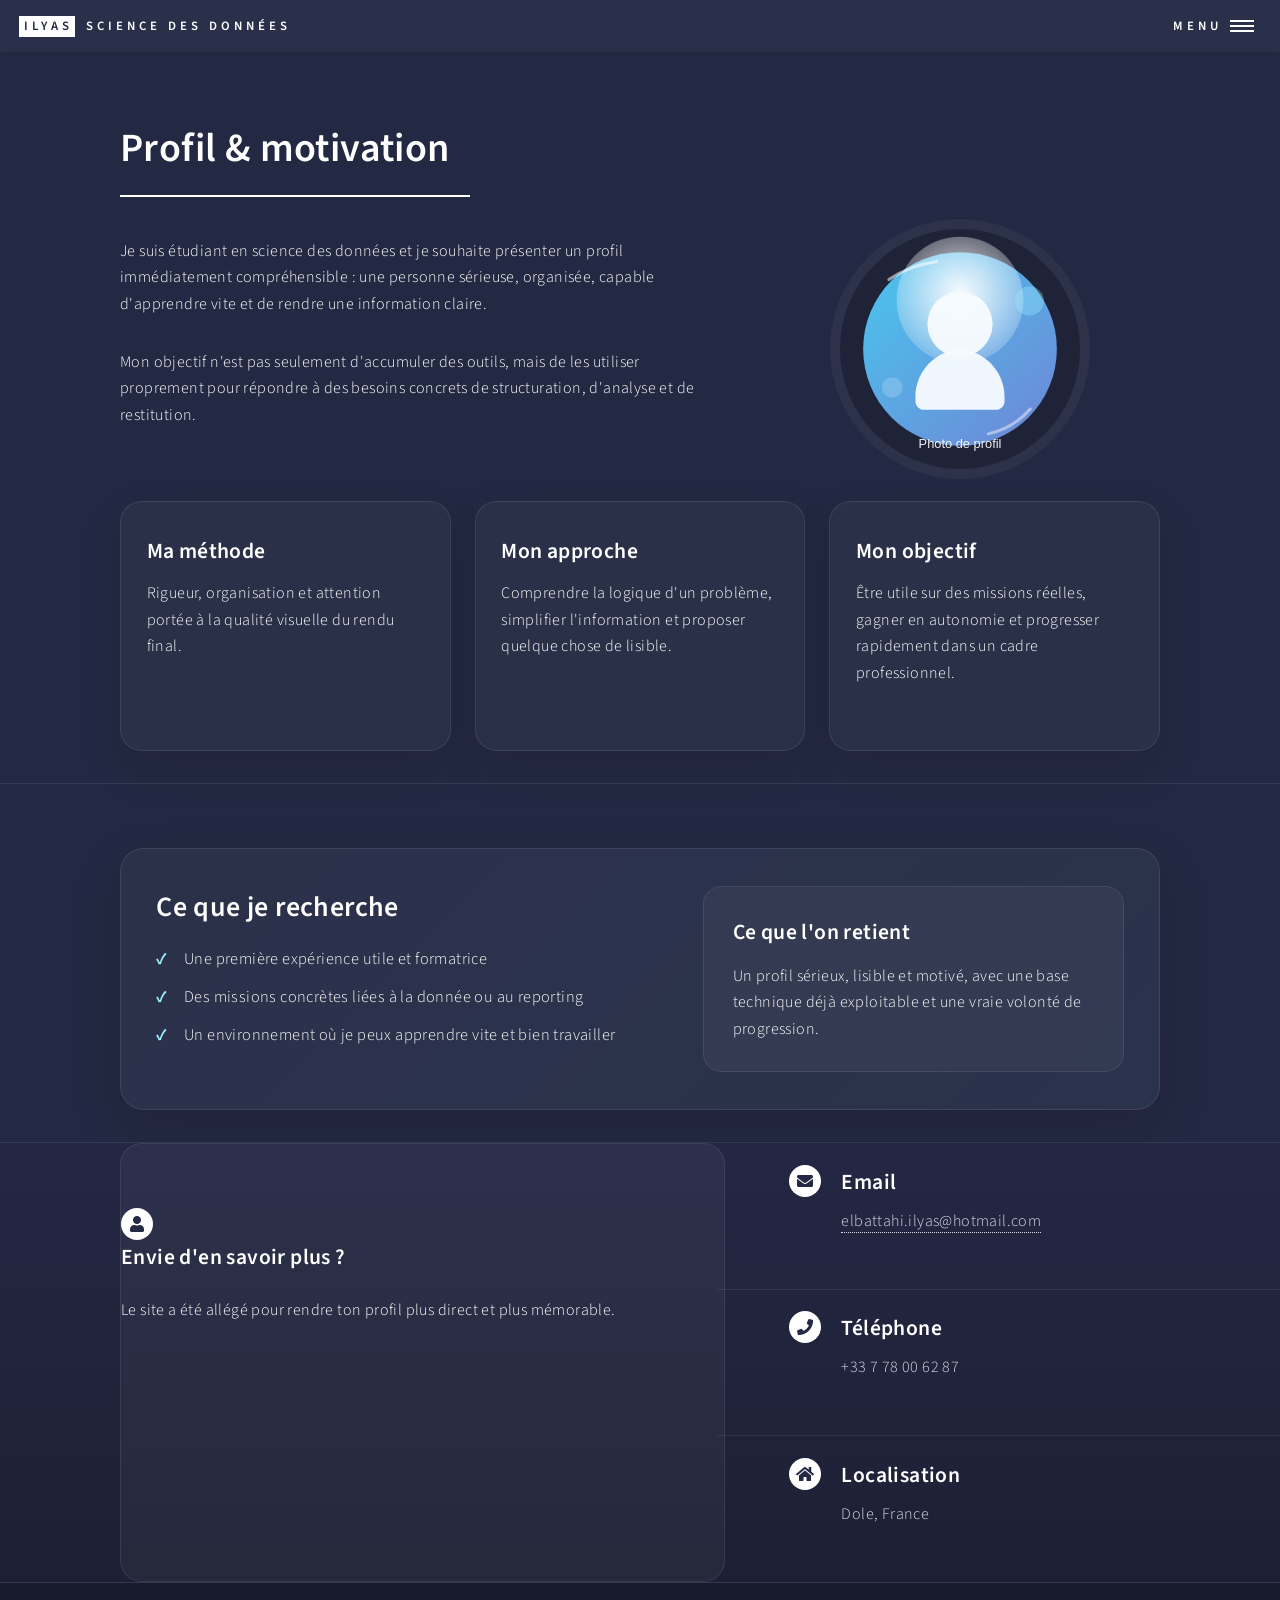
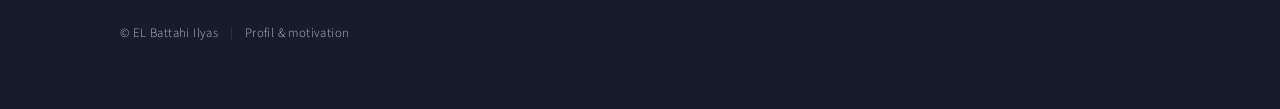
==== commit bdb0c856: "Add files via upload" ====
--- a/generic.html
+++ b/generic.html
@@ -1,9 +1,4 @@
 <!DOCTYPE HTML>
-<!--
-	Forty by HTML5 UP
-	html5up.net | @ajlkn
-	Free for personal and commercial use under the CCA 3.0 license (html5up.net/license)
--->
 <html>
 	<head>
 		<title>Profil & motivation | EL Battahi Ilyas</title>
@@ -14,106 +9,128 @@
 	</head>
 	<body class="is-preload">
 
-		<!-- Wrapper -->
-			<div id="wrapper">
+		<div id="wrapper">
 
-				<!-- Header -->
-					<header id="header">
-						<a href="index.html" class="logo"><strong>Ilyas</strong> <span>Science des données</span></a>
-						<nav>
-							<a href="#menu">Menu</a>
-						</nav>
-					</header>
+			<header id="header">
+				<a href="index.html" class="logo"><strong>Ilyas</strong> <span>Science des données</span></a>
+				<nav>
+					<a href="#menu">Menu</a>
+				</nav>
+			</header>
 
-				<!-- Menu -->
-					<nav id="menu">
-						<ul class="links">
-							<li><a href="index.html">Accueil</a></li>
-							<li><a href="landing.html">Compétences techniques</a></li>
-							<li><a href="generic.html">Profil & motivation</a></li>
-							<li><a href="index.html#contact">Contact</a></li>
-						</ul>
-					</nav>
+			<nav id="menu">
+				<ul class="links">
+					<li><a href="index.html">Accueil</a></li>
+					<li><a href="generic.html">Profil & motivation</a></li>
+					<li><a href="landing.html">Compétences techniques</a></li>
+					<li><a href="index.html#cv-download">Télécharger le CV</a></li>
+					<li><a href="index.html#contact">Contact</a></li>
+				</ul>
+			</nav>
 
-				<!-- Main -->
-					<div id="main" class="alt">
+			<div id="main" class="alt">
+				<section id="one">
+					<div class="inner">
+						<header class="major">
+							<h1>Profil & motivation</h1>
+						</header>
+						<div class="profile-hero">
+							<div>
+								<p>Je suis étudiant en science des données et je souhaite présenter un profil immédiatement compréhensible : une personne sérieuse, organisée, capable d'apprendre vite et de rendre une information claire.</p>
+								<p>Mon objectif n'est pas seulement d'accumuler des outils, mais de les utiliser proprement pour répondre à des besoins concrets de structuration, d'analyse et de restitution.</p>
+							</div>
+							<div class="profile-hero-visual">
+								<img src="images/photo-ilyas.svg" alt="Espace pour une photo personnelle ronde" class="profile-avatar small-avatar" />
+							</div>
+						</div>
 
-						<!-- One -->
-							<section id="one">
-								<div class="inner">
-									<header class="major">
-										<h1>Profil & motivation</h1>
-									</header>
-									<span class="image main"><img src="images/pic11.jpg" alt="Profil professionnel" /></span>
-									<p>Je suis étudiant en science des données à Dole. Je cherche à présenter un profil clair, sérieux et immédiatement compréhensible pour une entreprise : qui je suis, ce que je sais déjà faire et dans quel état d’esprit je travaille.</p>
+						<div class="feature-grid triple-grid top-gap">
+							<article class="feature-card left-align">
+								<h3>Ma méthode</h3>
+								<p>Rigueur, organisation et attention portée à la qualité visuelle du rendu final.</p>
+							</article>
+							<article class="feature-card left-align">
+								<h3>Mon approche</h3>
+								<p>Comprendre la logique d'un problème, simplifier l'information et proposer quelque chose de lisible.</p>
+							</article>
+							<article class="feature-card left-align">
+								<h3>Mon objectif</h3>
+								<p>Être utile sur des missions réelles, gagner en autonomie et progresser rapidement dans un cadre professionnel.</p>
+							</article>
+						</div>
+					</div>
+				</section>
 
-									<div class="row">
-										<div class="col-4 col-12-medium">
-											<h3>Ma méthode</h3>
-											<p>J’accorde de l’importance à la rigueur, à l’organisation et à la qualité de présentation du travail rendu.</p>
-										</div>
-										<div class="col-4 col-12-medium">
-											<h3>Mon approche</h3>
-											<p>J’aime comprendre la logique d’un problème, structurer l’information et avancer avec une méthode simple et efficace.</p>
-										</div>
-										<div class="col-4 col-12-medium">
-											<h3>Mon objectif</h3>
-											<p>Continuer à progresser rapidement tout en étant utile sur des missions réelles liées à la donnée, au reporting et à l’analyse.</p>
-										</div>
-									</div>
-								</div>
-							</section>
-
+				<section id="two">
+					<div class="inner">
+						<div class="cv-panel compact-panel">
+							<div class="cv-copy">
+								<h2>Ce que je recherche</h2>
+								<ul class="list-check larger-list">
+									<li>Une première expérience utile et formatrice</li>
+									<li>Des missions concrètes liées à la donnée ou au reporting</li>
+									<li>Un environnement où je peux apprendre vite et bien travailler</li>
+								</ul>
+							</div>
+							<div class="cv-visual text-visual-card">
+								<h3>Ce que l'on retient</h3>
+								<p>Un profil sérieux, lisible et motivé, avec une base technique déjà exploitable et une vraie volonté de progression.</p>
+							</div>
+						</div>
 					</div>
-
-				<!-- Contact -->
-					<section id="contact">
-						<div class="inner">
-							<section class="split">
-								<section>
-									<div class="contact-method">
-										<span class="icon solid alt fa-envelope"></span>
-										<h3>Email</h3>
-										<a href="mailto:elbattahi.ilyas@hotmail.com">elbattahi.ilyas@hotmail.com</a>
-									</div>
-								</section>
-								<section>
-									<div class="contact-method">
-										<span class="icon solid alt fa-phone"></span>
-										<h3>Téléphone</h3>
-										<span>+33 7 78 00 62 87</span>
-									</div>
-								</section>
-								<section>
-									<div class="contact-method">
-										<span class="icon solid alt fa-home"></span>
-										<h3>Localisation</h3>
-										<span>Dole, France</span>
-									</div>
-								</section>
-							</section>
-						</div>
-					</section>
-
-				<!-- Footer -->
-					<footer id="footer">
-						<div class="inner">
-							<ul class="copyright">
-								<li>&copy; EL Battahi Ilyas</li><li>Site de présentation professionnelle</li>
-							</ul>
-						</div>
-					</footer>
-
+				</section>
 			</div>
 
-		<!-- Scripts -->
-			<script src="assets/js/jquery.min.js"></script>
-			<script src="assets/js/jquery.scrolly.min.js"></script>
-			<script src="assets/js/jquery.scrollex.min.js"></script>
-			<script src="assets/js/browser.min.js"></script>
-			<script src="assets/js/breakpoints.min.js"></script>
-			<script src="assets/js/util.js"></script>
-			<script src="assets/js/main.js"></script>
+			<section id="contact" class="polished-contact">
+				<div class="inner contact-grid">
+					<section class="contact-intro-card">
+						<span class="icon solid alt fa-user"></span>
+						<h3>Envie d'en savoir plus ?</h3>
+						<p>Le site a été allégé pour rendre ton profil plus direct et plus mémorable.</p>
+					</section>
+					<section class="split">
+						<section>
+							<div class="contact-method">
+								<span class="icon solid alt fa-envelope"></span>
+								<h3>Email</h3>
+								<a href="mailto:elbattahi.ilyas@hotmail.com">elbattahi.ilyas@hotmail.com</a>
+							</div>
+						</section>
+						<section>
+							<div class="contact-method">
+								<span class="icon solid alt fa-phone"></span>
+								<h3>Téléphone</h3>
+								<span>+33 7 78 00 62 87</span>
+							</div>
+						</section>
+						<section>
+							<div class="contact-method">
+								<span class="icon solid alt fa-home"></span>
+								<h3>Localisation</h3>
+								<span>Dole, France</span>
+							</div>
+						</section>
+					</section>
+				</div>
+			</section>
+
+			<footer id="footer">
+				<div class="inner">
+					<ul class="copyright">
+						<li>&copy; EL Battahi Ilyas</li><li>Profil & motivation</li>
+					</ul>
+				</div>
+			</footer>
+
+		</div>
+
+		<script src="assets/js/jquery.min.js"></script>
+		<script src="assets/js/jquery.scrolly.min.js"></script>
+		<script src="assets/js/jquery.scrollex.min.js"></script>
+		<script src="assets/js/browser.min.js"></script>
+		<script src="assets/js/breakpoints.min.js"></script>
+		<script src="assets/js/util.js"></script>
+		<script src="assets/js/main.js"></script>
 
 	</body>
 </html>
--- a/assets/css/main.css
+++ b/assets/css/main.css
@@ -3984,3 +3984,339 @@
 		padding-bottom: 2em;
 	}
 }
+
+
+/* Polished portfolio customizations */
+.polished-banner:after {
+	background: linear-gradient(135deg, rgba(31, 35, 56, 0.74), rgba(35, 63, 108, 0.56));
+}
+
+.hero-grid {
+	display: grid;
+	grid-template-columns: minmax(0, 1.2fr) minmax(280px, 0.8fr);
+	gap: 3em;
+	align-items: center;
+}
+
+.hero-copy p {
+	font-size: 1.05em;
+	max-width: 40em;
+}
+
+.hero-badge {
+	display: inline-block;
+	padding: 0.45em 0.95em;
+	border-radius: 999px;
+	background: rgba(155, 241, 255, 0.13);
+	border: 1px solid rgba(155, 241, 255, 0.25);
+	font-size: 0.78em;
+	letter-spacing: 0.14em;
+	text-transform: uppercase;
+	margin-bottom: 1.2em;
+	color: rgba(255,255,255,0.92);
+}
+
+.small-badge {
+	margin-bottom: 1em;
+}
+
+.hero-pills {
+	list-style: none;
+	padding: 0;
+	margin: 0 0 2em 0;
+	display: flex;
+	flex-wrap: wrap;
+	gap: 0.75em;
+}
+
+.hero-pills li {
+	padding: 0.45em 0.85em;
+	border-radius: 999px;
+	background: rgba(255,255,255,0.08);
+	border: 1px solid rgba(255,255,255,0.12);
+	font-size: 0.88em;
+}
+
+.hero-visual {
+	display: flex;
+	flex-direction: column;
+	align-items: center;
+	justify-content: center;
+	gap: 1em;
+}
+
+.profile-avatar-wrap {
+	width: min(100%, 340px);
+	aspect-ratio: 1 / 1;
+	padding: 1.1em;
+	border-radius: 50%;
+	background: radial-gradient(circle at top, rgba(155, 241, 255, 0.34), rgba(255, 255, 255, 0.04) 55%, rgba(255,255,255,0) 75%);
+	box-shadow: 0 0 0 1px rgba(255,255,255,0.09), 0 30px 70px rgba(0,0,0,0.24);
+}
+
+.profile-avatar {
+	width: 100%;
+	height: 100%;
+	object-fit: cover;
+	border-radius: 50%;
+	display: block;
+	box-shadow: 0 0 0 10px rgba(255,255,255,0.04);
+}
+
+.small-avatar {
+	max-width: 240px;
+	margin-inline: auto;
+}
+
+.avatar-caption {
+	margin: 0;
+	text-align: center;
+	font-size: 0.92em;
+	color: rgba(244, 244, 255, 0.78);
+	max-width: 26em;
+}
+
+.stacked-mobile {
+	gap: 0.85em;
+}
+
+.section-tight {
+	margin-bottom: 1.3em;
+}
+
+.feature-grid {
+	display: grid;
+	gap: 1.5em;
+}
+
+.triple-grid {
+	grid-template-columns: repeat(3, minmax(0, 1fr));
+}
+
+.feature-card {
+	background: rgba(255,255,255,0.035);
+	border: 1px solid rgba(255,255,255,0.085);
+	border-radius: 1.35em;
+	padding: 2em 1.6em;
+	text-align: center;
+	box-shadow: 0 18px 45px rgba(0,0,0,0.12);
+}
+
+.feature-card.left-align {
+	text-align: left;
+}
+
+.feature-card .icon {
+	margin-bottom: 0.75em;
+}
+
+.feature-card h3 {
+	margin-bottom: 0.5em;
+}
+
+.polished-spotlights > section .content .inner {
+	padding-top: 3.5em;
+	padding-bottom: 3.5em;
+}
+
+.list-check {
+	list-style: none;
+	padding: 0;
+	margin: 0 0 1.5em 0;
+}
+
+.list-check li {
+	position: relative;
+	padding-left: 1.7em;
+	margin-bottom: 0.7em;
+}
+
+.list-check li:before {
+	content: '\2713';
+	position: absolute;
+	left: 0;
+	top: 0;
+	color: #9bf1ff;
+	font-weight: 700;
+}
+
+.larger-list li {
+	font-size: 1.02em;
+}
+
+.centered-actions {
+	justify-content: center;
+	margin-top: 2em;
+}
+
+.cv-panel {
+	display: grid;
+	grid-template-columns: minmax(0, 1fr) minmax(260px, 360px);
+	gap: 2em;
+	align-items: center;
+	padding: 2.2em;
+	border-radius: 1.5em;
+	background: linear-gradient(135deg, rgba(255,255,255,0.04), rgba(155,241,255,0.05));
+	border: 1px solid rgba(255,255,255,0.09);
+	box-shadow: 0 20px 52px rgba(0,0,0,0.14);
+}
+
+.compact-panel {
+	grid-template-columns: minmax(0, 1.1fr) minmax(220px, 0.9fr);
+}
+
+.cv-panel h2,
+.cv-panel h3 {
+	margin-bottom: 0.55em;
+}
+
+.cv-panel p:last-child {
+	margin-bottom: 0;
+}
+
+.cv-visual img,
+.hero-dashboard {
+	display: block;
+	width: 100%;
+	height: auto;
+	border-radius: 1.4em;
+}
+
+.help-note {
+	font-size: 0.92em;
+	color: rgba(244, 244, 255, 0.78);
+}
+
+.text-visual-card {
+	padding: 1.8em;
+	border-radius: 1.15em;
+	background: rgba(255,255,255,0.045);
+	border: 1px solid rgba(255,255,255,0.08);
+}
+
+.profile-hero {
+	display: grid;
+	grid-template-columns: minmax(0, 1.2fr) minmax(220px, 0.8fr);
+	gap: 2.5em;
+	align-items: center;
+}
+
+.profile-hero-visual {
+	text-align: center;
+}
+
+.top-gap {
+	margin-top: 2em;
+}
+
+.skills-hero-grid {
+	grid-template-columns: minmax(0, 1fr) minmax(300px, 1fr);
+}
+
+.wide-visual {
+	align-items: stretch;
+}
+
+.polished-contact {
+	background: linear-gradient(180deg, #232743 0%, #1d2034 100%);
+}
+
+.contact-grid {
+	display: grid;
+	grid-template-columns: minmax(240px, 320px) minmax(0, 1fr);
+	gap: 2em;
+	align-items: stretch;
+}
+
+.contact-intro-card {
+	padding: 2em;
+	border-radius: 1.35em;
+	background: rgba(255,255,255,0.045);
+	border: 1px solid rgba(255,255,255,0.08);
+}
+
+.contact-intro-card .icon {
+	margin-bottom: 0.8em;
+}
+
+#contact .contact-grid > .split {
+	border-left: 0;
+}
+
+#contact .contact-grid > .split > * {
+	padding: 1.4em 0 1.4em 2em;
+}
+
+#contact .contact-grid > .split > *:before {
+	left: 0.5em;
+}
+
+#footer {
+	background: #171b2b;
+}
+
+#footer .copyright li {
+	color: rgba(244, 244, 255, 0.74);
+}
+
+#main p {
+	max-width: 60em;
+}
+
+@media screen and (max-width: 980px) {
+	.hero-grid,
+	.profile-hero,
+	.skills-hero-grid,
+	.cv-panel,
+	.compact-panel,
+	.contact-grid,
+	.triple-grid {
+		grid-template-columns: 1fr;
+	}
+
+	.hero-copy {
+		order: 1;
+	}
+
+	.hero-visual {
+		order: 0;
+	}
+
+	.contact-intro-card {
+		max-width: none;
+	}
+}
+
+@media screen and (max-width: 736px) {
+	.hero-copy p {
+		font-size: 1em;
+	}
+
+	.profile-avatar-wrap {
+		max-width: 280px;
+	}
+
+	.stacked-mobile {
+		flex-direction: column;
+	}
+
+	.stacked-mobile li,
+	.stacked-mobile .button {
+		width: 100%;
+	}
+
+	.feature-card,
+	.contact-intro-card,
+	.cv-panel,
+	.text-visual-card {
+		padding: 1.55em;
+	}
+
+	#contact .contact-grid > .split > * {
+		padding-left: 0;
+	}
+
+	#contact .contact-grid > .split > *:before {
+		display: none;
+	}
+}
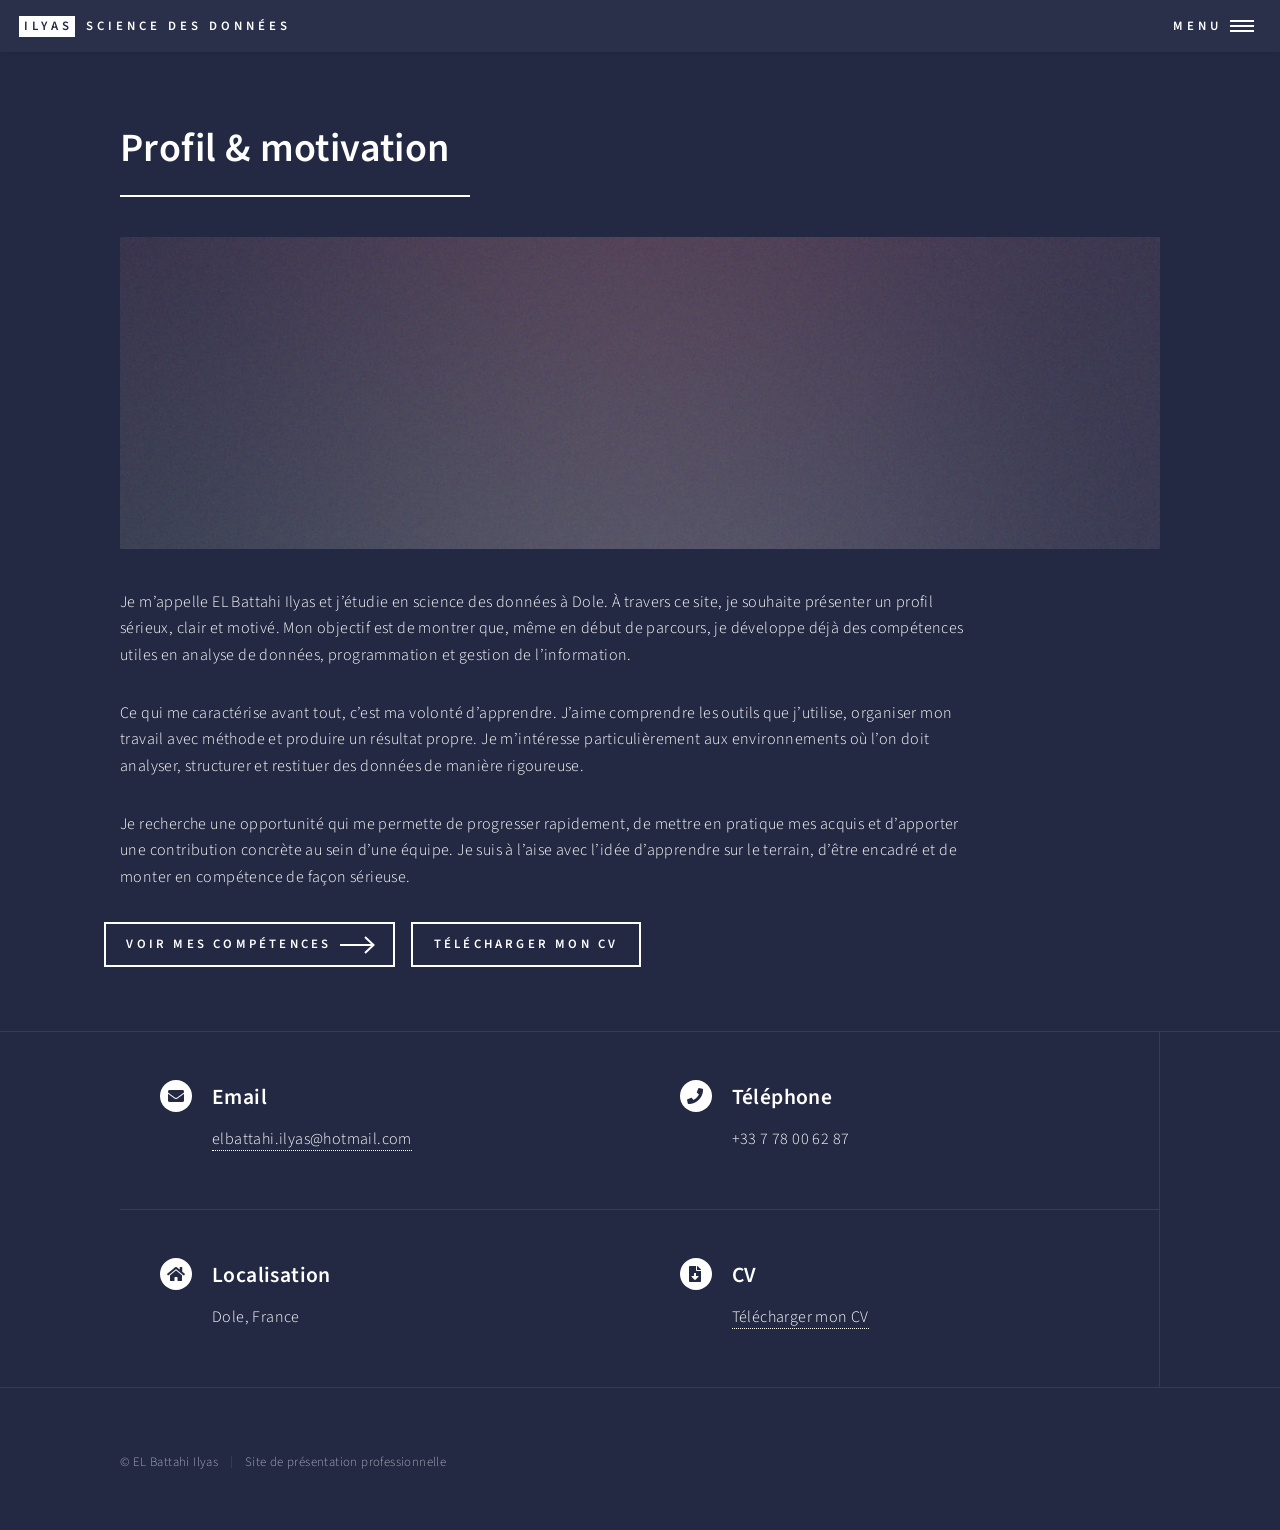
==== commit 497b1026: "Add files via upload" ====
--- a/generic.html
+++ b/generic.html
@@ -8,14 +8,10 @@
 		<noscript><link rel="stylesheet" href="assets/css/noscript.css" /></noscript>
 	</head>
 	<body class="is-preload">
-
 		<div id="wrapper">
-
 			<header id="header">
 				<a href="index.html" class="logo"><strong>Ilyas</strong> <span>Science des données</span></a>
-				<nav>
-					<a href="#menu">Menu</a>
-				</nav>
+				<nav><a href="#menu">Menu</a></nav>
 			</header>
 
 			<nav id="menu">
@@ -23,107 +19,43 @@
 					<li><a href="index.html">Accueil</a></li>
 					<li><a href="generic.html">Profil & motivation</a></li>
 					<li><a href="landing.html">Compétences techniques</a></li>
-					<li><a href="index.html#cv-download">Télécharger le CV</a></li>
-					<li><a href="index.html#contact">Contact</a></li>
+				</ul>
+				<ul class="actions stacked">
+					<li><a href="documents/CV-EL-Battahi-Ilyas.pdf" class="button primary fit">Télécharger mon CV</a></li>
 				</ul>
 			</nav>
 
 			<div id="main" class="alt">
 				<section id="one">
-					<div class="inner">
+					<div class="inner readable-page">
 						<header class="major">
 							<h1>Profil & motivation</h1>
 						</header>
-						<div class="profile-hero">
-							<div>
-								<p>Je suis étudiant en science des données et je souhaite présenter un profil immédiatement compréhensible : une personne sérieuse, organisée, capable d'apprendre vite et de rendre une information claire.</p>
-								<p>Mon objectif n'est pas seulement d'accumuler des outils, mais de les utiliser proprement pour répondre à des besoins concrets de structuration, d'analyse et de restitution.</p>
-							</div>
-							<div class="profile-hero-visual">
-								<img src="images/photo-ilyas.svg" alt="Espace pour une photo personnelle ronde" class="profile-avatar small-avatar" />
-							</div>
-						</div>
-
-						<div class="feature-grid triple-grid top-gap">
-							<article class="feature-card left-align">
-								<h3>Ma méthode</h3>
-								<p>Rigueur, organisation et attention portée à la qualité visuelle du rendu final.</p>
-							</article>
-							<article class="feature-card left-align">
-								<h3>Mon approche</h3>
-								<p>Comprendre la logique d'un problème, simplifier l'information et proposer quelque chose de lisible.</p>
-							</article>
-							<article class="feature-card left-align">
-								<h3>Mon objectif</h3>
-								<p>Être utile sur des missions réelles, gagner en autonomie et progresser rapidement dans un cadre professionnel.</p>
-							</article>
-						</div>
-					</div>
-				</section>
-
-				<section id="two">
-					<div class="inner">
-						<div class="cv-panel compact-panel">
-							<div class="cv-copy">
-								<h2>Ce que je recherche</h2>
-								<ul class="list-check larger-list">
-									<li>Une première expérience utile et formatrice</li>
-									<li>Des missions concrètes liées à la donnée ou au reporting</li>
-									<li>Un environnement où je peux apprendre vite et bien travailler</li>
-								</ul>
-							</div>
-							<div class="cv-visual text-visual-card">
-								<h3>Ce que l'on retient</h3>
-								<p>Un profil sérieux, lisible et motivé, avec une base technique déjà exploitable et une vraie volonté de progression.</p>
-							</div>
-						</div>
+						<span class="image main"><img src="images/pic11.jpg" alt="Profil professionnel" /></span>
+						<p>Je m’appelle EL Battahi Ilyas et j’étudie en science des données à Dole. À travers ce site, je souhaite présenter un profil sérieux, clair et motivé. Mon objectif est de montrer que, même en début de parcours, je développe déjà des compétences utiles en analyse de données, programmation et gestion de l’information.</p>
+						<p>Ce qui me caractérise avant tout, c’est ma volonté d’apprendre. J’aime comprendre les outils que j’utilise, organiser mon travail avec méthode et produire un résultat propre. Je m’intéresse particulièrement aux environnements où l’on doit analyser, structurer et restituer des données de manière rigoureuse.</p>
+						<p>Je recherche une opportunité qui me permette de progresser rapidement, de mettre en pratique mes acquis et d’apporter une contribution concrète au sein d’une équipe. Je suis à l’aise avec l’idée d’apprendre sur le terrain, d’être encadré et de monter en compétence de façon sérieuse.</p>
+						<ul class="actions stacked-mobile">
+							<li><a href="landing.html" class="button next">Voir mes compétences</a></li>
+							<li><a href="documents/CV-EL-Battahi-Ilyas.pdf" class="button">Télécharger mon CV</a></li>
+						</ul>
 					</div>
 				</section>
 			</div>
 
-			<section id="contact" class="polished-contact">
-				<div class="inner contact-grid">
-					<section class="contact-intro-card">
-						<span class="icon solid alt fa-user"></span>
-						<h3>Envie d'en savoir plus ?</h3>
-						<p>Le site a été allégé pour rendre ton profil plus direct et plus mémorable.</p>
-					</section>
+			<section id="contact">
+				<div class="inner contact-simple">
 					<section class="split">
-						<section>
-							<div class="contact-method">
-								<span class="icon solid alt fa-envelope"></span>
-								<h3>Email</h3>
-								<a href="mailto:elbattahi.ilyas@hotmail.com">elbattahi.ilyas@hotmail.com</a>
-							</div>
-						</section>
-						<section>
-							<div class="contact-method">
-								<span class="icon solid alt fa-phone"></span>
-								<h3>Téléphone</h3>
-								<span>+33 7 78 00 62 87</span>
-							</div>
-						</section>
-						<section>
-							<div class="contact-method">
-								<span class="icon solid alt fa-home"></span>
-								<h3>Localisation</h3>
-								<span>Dole, France</span>
-							</div>
-						</section>
+						<section><div class="contact-method"><span class="icon solid alt fa-envelope"></span><h3>Email</h3><a href="mailto:elbattahi.ilyas@hotmail.com">elbattahi.ilyas@hotmail.com</a></div></section>
+						<section><div class="contact-method"><span class="icon solid alt fa-phone"></span><h3>Téléphone</h3><span>+33 7 78 00 62 87</span></div></section>
+						<section><div class="contact-method"><span class="icon solid alt fa-home"></span><h3>Localisation</h3><span>Dole, France</span></div></section>
+						<section><div class="contact-method"><span class="icon solid alt fa-file-download"></span><h3>CV</h3><a href="documents/CV-EL-Battahi-Ilyas.pdf">Télécharger mon CV</a></div></section>
 					</section>
 				</div>
 			</section>
 
-			<footer id="footer">
-				<div class="inner">
-					<ul class="copyright">
-						<li>&copy; EL Battahi Ilyas</li><li>Profil & motivation</li>
-					</ul>
-				</div>
-			</footer>
-
+			<footer id="footer"><div class="inner"><ul class="copyright"><li>&copy; EL Battahi Ilyas</li><li>Site de présentation professionnelle</li></ul></div></footer>
 		</div>
-
 		<script src="assets/js/jquery.min.js"></script>
 		<script src="assets/js/jquery.scrolly.min.js"></script>
 		<script src="assets/js/jquery.scrollex.min.js"></script>
@@ -131,6 +63,5 @@
 		<script src="assets/js/breakpoints.min.js"></script>
 		<script src="assets/js/util.js"></script>
 		<script src="assets/js/main.js"></script>
-
 	</body>
 </html>
--- a/assets/css/main.css
+++ b/assets/css/main.css
@@ -3951,372 +3951,83 @@
 			visibility: visible;
 		}
 
-/* Custom readability improvements */
-#footer {
-	background: #1f2338;
+/* Custom refinements - subtle, keeps original Forty style */
+#footer .copyright li {
+	color: rgba(244, 244, 255, 0.62);
 }
 
-#footer .inner {
-	padding-top: 2.5em;
-	padding-bottom: 2.5em;
+#contact > .inner.contact-simple {
+	display: block;
+	padding: 0 !important;
 }
 
-#footer .copyright li {
-	color: rgba(244, 244, 255, 0.65);
+#contact > .inner.contact-simple > .split {
+	display: grid;
+	grid-template-columns: repeat(2, minmax(0, 1fr));
+	gap: 0;
+	width: 100%;
 }
 
-#contact .contact-method a,
-#contact .contact-method span {
-	color: rgba(244, 244, 255, 0.88);
+#contact > .inner.contact-simple > .split > * {
+	padding: 3em 2.5em 1.5em 2.5em;
+	border-top: solid 1px rgba(212, 212, 255, 0.1);
 }
 
-#contact .contact-method h3 {
-	margin-bottom: 0.35em;
+#contact > .inner.contact-simple > .split > *:before {
+	display: none;
 }
 
-#main p {
-	max-width: 58em;
+#contact > .inner.contact-simple > .split > :nth-child(-n + 2) {
+	border-top: 0;
 }
 
-@media screen and (max-width: 736px) {
-	#footer .inner {
-		padding-top: 2em;
-		padding-bottom: 2em;
-	}
+.compact-tiles article {
+	min-height: 19em;
+	height: 32vh;
+	padding: 3.25em 3em 1.5em 3em;
 }
 
-
-/* Polished portfolio customizations */
-.polished-banner:after {
-	background: linear-gradient(135deg, rgba(31, 35, 56, 0.74), rgba(35, 63, 108, 0.56));
+.compact-tiles article p {
+	margin-bottom: 0;
 }
 
-.hero-grid {
-	display: grid;
-	grid-template-columns: minmax(0, 1.2fr) minmax(280px, 0.8fr);
-	gap: 3em;
-	align-items: center;
+.readable-page p {
+	max-width: 54em;
 }
 
-.hero-copy p {
-	font-size: 1.05em;
-	max-width: 40em;
-}
-
-.hero-badge {
-	display: inline-block;
-	padding: 0.45em 0.95em;
-	border-radius: 999px;
-	background: rgba(155, 241, 255, 0.13);
-	border: 1px solid rgba(155, 241, 255, 0.25);
-	font-size: 0.78em;
-	letter-spacing: 0.14em;
-	text-transform: uppercase;
-	margin-bottom: 1.2em;
-	color: rgba(255,255,255,0.92);
-}
-
-.small-badge {
-	margin-bottom: 1em;
-}
-
-.hero-pills {
-	list-style: none;
-	padding: 0;
-	margin: 0 0 2em 0;
+.actions.stacked-mobile {
 	display: flex;
 	flex-wrap: wrap;
-	gap: 0.75em;
-}
-
-.hero-pills li {
-	padding: 0.45em 0.85em;
-	border-radius: 999px;
-	background: rgba(255,255,255,0.08);
-	border: 1px solid rgba(255,255,255,0.12);
-	font-size: 0.88em;
-}
-
-.hero-visual {
-	display: flex;
-	flex-direction: column;
-	align-items: center;
-	justify-content: center;
 	gap: 1em;
 }
 
-.profile-avatar-wrap {
-	width: min(100%, 340px);
-	aspect-ratio: 1 / 1;
-	padding: 1.1em;
-	border-radius: 50%;
-	background: radial-gradient(circle at top, rgba(155, 241, 255, 0.34), rgba(255, 255, 255, 0.04) 55%, rgba(255,255,255,0) 75%);
-	box-shadow: 0 0 0 1px rgba(255,255,255,0.09), 0 30px 70px rgba(0,0,0,0.24);
+.actions.stacked-mobile li {
+	padding: 0;
 }
 
-.profile-avatar {
-	width: 100%;
-	height: 100%;
-	object-fit: cover;
-	border-radius: 50%;
-	display: block;
-	box-shadow: 0 0 0 10px rgba(255,255,255,0.04);
+@media screen and (max-width: 980px) {
+	#contact > .inner.contact-simple > .split {
+		grid-template-columns: 1fr;
+	}
+
+	#contact > .inner.contact-simple > .split > :nth-child(2) {
+		border-top: solid 1px rgba(212, 212, 255, 0.1);
+	}
 }
 
-.small-avatar {
-	max-width: 240px;
-	margin-inline: auto;
+@media screen and (max-width: 736px) {
+	.compact-tiles article {
+		width: 100% !important;
+		min-height: 16em;
+		height: auto;
+		padding: 2.75em 2em 1.25em 2em;
+	}
+
+	#banner.major .content .actions {
+		flex-direction: column;
+	}
+
+	#contact > .inner.contact-simple > .split > * {
+		padding: 2.25em 0 0.75em 0;
+	}
 }
-
-.avatar-caption {
-	margin: 0;
-	text-align: center;
-	font-size: 0.92em;
-	color: rgba(244, 244, 255, 0.78);
-	max-width: 26em;
-}
-
-.stacked-mobile {
-	gap: 0.85em;
-}
-
-.section-tight {
-	margin-bottom: 1.3em;
-}
-
-.feature-grid {
-	display: grid;
-	gap: 1.5em;
-}
-
-.triple-grid {
-	grid-template-columns: repeat(3, minmax(0, 1fr));
-}
-
-.feature-card {
-	background: rgba(255,255,255,0.035);
-	border: 1px solid rgba(255,255,255,0.085);
-	border-radius: 1.35em;
-	padding: 2em 1.6em;
-	text-align: center;
-	box-shadow: 0 18px 45px rgba(0,0,0,0.12);
-}
-
-.feature-card.left-align {
-	text-align: left;
-}
-
-.feature-card .icon {
-	margin-bottom: 0.75em;
-}
-
-.feature-card h3 {
-	margin-bottom: 0.5em;
-}
-
-.polished-spotlights > section .content .inner {
-	padding-top: 3.5em;
-	padding-bottom: 3.5em;
-}
-
-.list-check {
-	list-style: none;
-	padding: 0;
-	margin: 0 0 1.5em 0;
-}
-
-.list-check li {
-	position: relative;
-	padding-left: 1.7em;
-	margin-bottom: 0.7em;
-}
-
-.list-check li:before {
-	content: '\2713';
-	position: absolute;
-	left: 0;
-	top: 0;
-	color: #9bf1ff;
-	font-weight: 700;
-}
-
-.larger-list li {
-	font-size: 1.02em;
-}
-
-.centered-actions {
-	justify-content: center;
-	margin-top: 2em;
-}
-
-.cv-panel {
-	display: grid;
-	grid-template-columns: minmax(0, 1fr) minmax(260px, 360px);
-	gap: 2em;
-	align-items: center;
-	padding: 2.2em;
-	border-radius: 1.5em;
-	background: linear-gradient(135deg, rgba(255,255,255,0.04), rgba(155,241,255,0.05));
-	border: 1px solid rgba(255,255,255,0.09);
-	box-shadow: 0 20px 52px rgba(0,0,0,0.14);
-}
-
-.compact-panel {
-	grid-template-columns: minmax(0, 1.1fr) minmax(220px, 0.9fr);
-}
-
-.cv-panel h2,
-.cv-panel h3 {
-	margin-bottom: 0.55em;
-}
-
-.cv-panel p:last-child {
-	margin-bottom: 0;
-}
-
-.cv-visual img,
-.hero-dashboard {
-	display: block;
-	width: 100%;
-	height: auto;
-	border-radius: 1.4em;
-}
-
-.help-note {
-	font-size: 0.92em;
-	color: rgba(244, 244, 255, 0.78);
-}
-
-.text-visual-card {
-	padding: 1.8em;
-	border-radius: 1.15em;
-	background: rgba(255,255,255,0.045);
-	border: 1px solid rgba(255,255,255,0.08);
-}
-
-.profile-hero {
-	display: grid;
-	grid-template-columns: minmax(0, 1.2fr) minmax(220px, 0.8fr);
-	gap: 2.5em;
-	align-items: center;
-}
-
-.profile-hero-visual {
-	text-align: center;
-}
-
-.top-gap {
-	margin-top: 2em;
-}
-
-.skills-hero-grid {
-	grid-template-columns: minmax(0, 1fr) minmax(300px, 1fr);
-}
-
-.wide-visual {
-	align-items: stretch;
-}
-
-.polished-contact {
-	background: linear-gradient(180deg, #232743 0%, #1d2034 100%);
-}
-
-.contact-grid {
-	display: grid;
-	grid-template-columns: minmax(240px, 320px) minmax(0, 1fr);
-	gap: 2em;
-	align-items: stretch;
-}
-
-.contact-intro-card {
-	padding: 2em;
-	border-radius: 1.35em;
-	background: rgba(255,255,255,0.045);
-	border: 1px solid rgba(255,255,255,0.08);
-}
-
-.contact-intro-card .icon {
-	margin-bottom: 0.8em;
-}
-
-#contact .contact-grid > .split {
-	border-left: 0;
-}
-
-#contact .contact-grid > .split > * {
-	padding: 1.4em 0 1.4em 2em;
-}
-
-#contact .contact-grid > .split > *:before {
-	left: 0.5em;
-}
-
-#footer {
-	background: #171b2b;
-}
-
-#footer .copyright li {
-	color: rgba(244, 244, 255, 0.74);
-}
-
-#main p {
-	max-width: 60em;
-}
-
-@media screen and (max-width: 980px) {
-	.hero-grid,
-	.profile-hero,
-	.skills-hero-grid,
-	.cv-panel,
-	.compact-panel,
-	.contact-grid,
-	.triple-grid {
-		grid-template-columns: 1fr;
-	}
-
-	.hero-copy {
-		order: 1;
-	}
-
-	.hero-visual {
-		order: 0;
-	}
-
-	.contact-intro-card {
-		max-width: none;
-	}
-}
-
-@media screen and (max-width: 736px) {
-	.hero-copy p {
-		font-size: 1em;
-	}
-
-	.profile-avatar-wrap {
-		max-width: 280px;
-	}
-
-	.stacked-mobile {
-		flex-direction: column;
-	}
-
-	.stacked-mobile li,
-	.stacked-mobile .button {
-		width: 100%;
-	}
-
-	.feature-card,
-	.contact-intro-card,
-	.cv-panel,
-	.text-visual-card {
-		padding: 1.55em;
-	}
-
-	#contact .contact-grid > .split > * {
-		padding-left: 0;
-	}
-
-	#contact .contact-grid > .split > *:before {
-		display: none;
-	}
-}
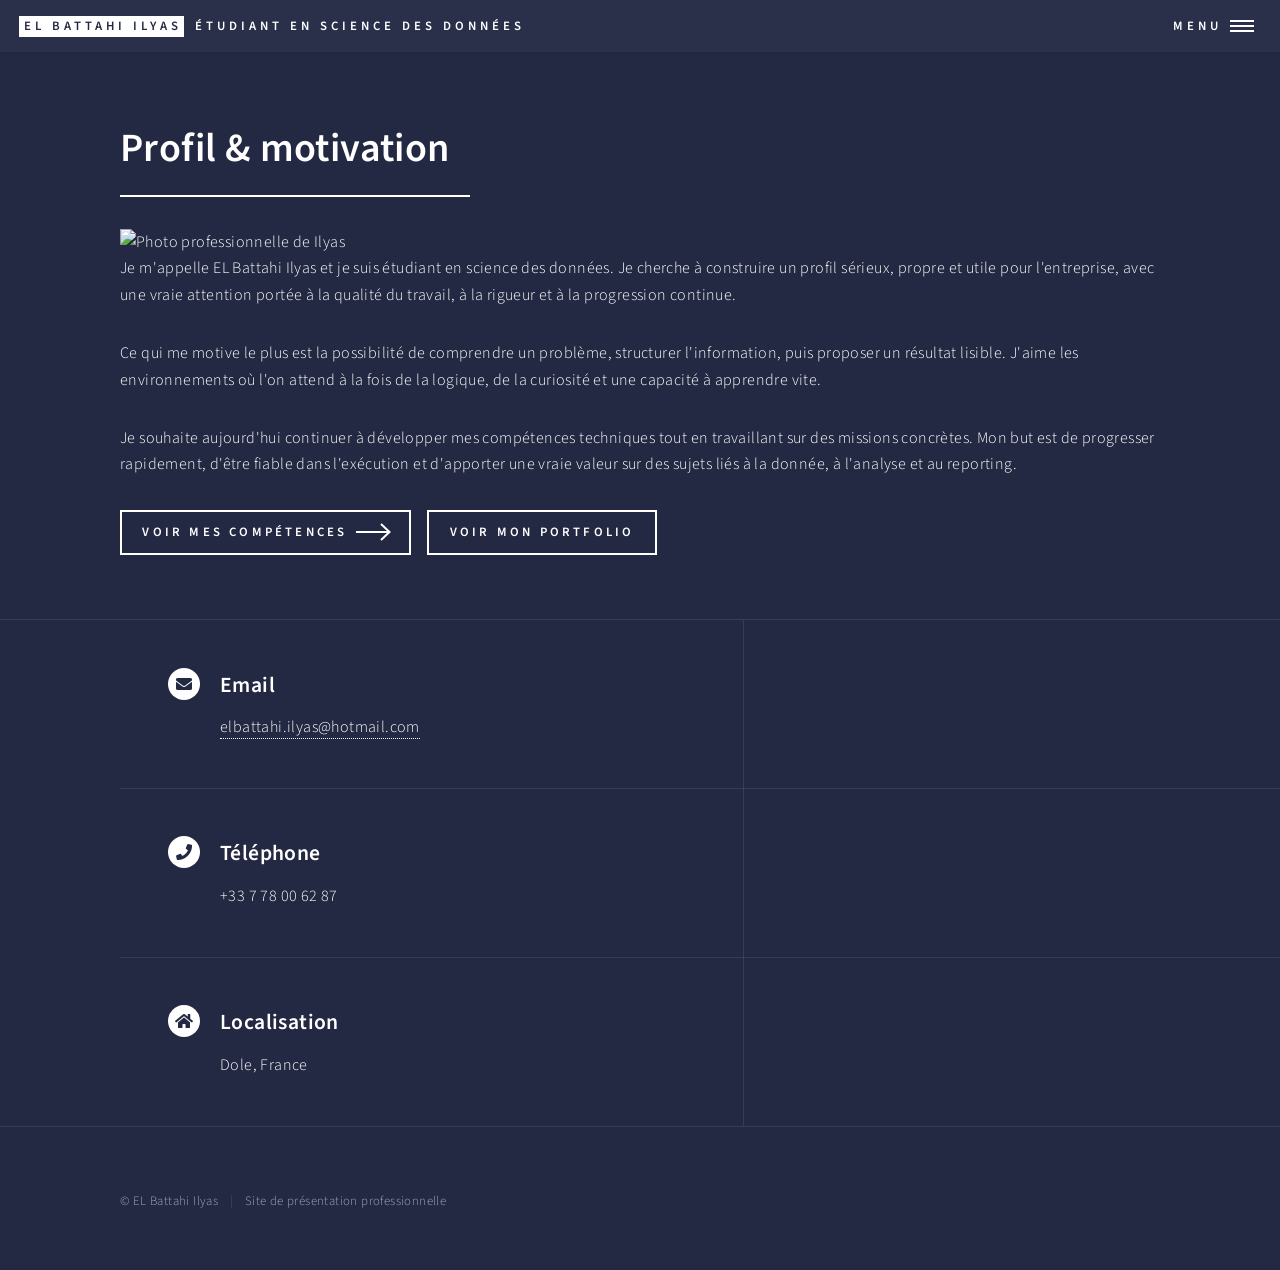
==== commit 9a214f1a: "Add files via upload" ====
--- a/generic.html
+++ b/generic.html
@@ -5,57 +5,84 @@
 		<meta charset="utf-8" />
 		<meta name="viewport" content="width=device-width, initial-scale=1, user-scalable=no" />
 		<link rel="stylesheet" href="assets/css/main.css" />
+		<link rel="icon" type="image/svg+xml" href="images/favicon.svg" />
+		<link rel="icon" type="image/png" sizes="32x32" href="images/favicon-32.png" />
+		<link rel="icon" type="image/png" sizes="16x16" href="images/favicon-16.png" />
+		<link rel="apple-touch-icon" href="images/apple-touch-icon.png" />
+		<link rel="stylesheet" href="assets/css/custom.css" />
 		<noscript><link rel="stylesheet" href="assets/css/noscript.css" /></noscript>
 	</head>
 	<body class="is-preload">
 		<div id="wrapper">
 			<header id="header">
-				<a href="index.html" class="logo"><strong>Ilyas</strong> <span>Science des données</span></a>
+				<a href="index.html" class="logo"><strong>EL Battahi Ilyas</strong> <span>Étudiant en science des données</span></a>
 				<nav><a href="#menu">Menu</a></nav>
 			</header>
 
-			<nav id="menu">
-				<ul class="links">
-					<li><a href="index.html">Accueil</a></li>
-					<li><a href="generic.html">Profil & motivation</a></li>
-					<li><a href="landing.html">Compétences techniques</a></li>
-				</ul>
-				<ul class="actions stacked">
-					<li><a href="documents/CV-EL-Battahi-Ilyas.pdf" class="button primary fit">Télécharger mon CV</a></li>
-				</ul>
-			</nav>
-
+				<nav id="menu">
+					<ul class="links">
+						<li><a href="index.html">Accueil</a></li>
+						<li><a href="generic.html">Profil & motivation</a></li>
+						<li><a href="landing.html">Compétences techniques</a></li>
+						<li><a href="portfolio.html">Portfolio</a></li>
+						<li><a href="documents/CV-EL-Battahi-Ilyas.pdf" target="_blank">Télécharger mon CV</a></li>
+					</ul>
+				</nav>
 			<div id="main" class="alt">
 				<section id="one">
-					<div class="inner readable-page">
+					<div class="inner profile-content">
 						<header class="major">
 							<h1>Profil & motivation</h1>
 						</header>
-						<span class="image main"><img src="images/pic11.jpg" alt="Profil professionnel" /></span>
-						<p>Je m’appelle EL Battahi Ilyas et j’étudie en science des données à Dole. À travers ce site, je souhaite présenter un profil sérieux, clair et motivé. Mon objectif est de montrer que, même en début de parcours, je développe déjà des compétences utiles en analyse de données, programmation et gestion de l’information.</p>
-						<p>Ce qui me caractérise avant tout, c’est ma volonté d’apprendre. J’aime comprendre les outils que j’utilise, organiser mon travail avec méthode et produire un résultat propre. Je m’intéresse particulièrement aux environnements où l’on doit analyser, structurer et restituer des données de manière rigoureuse.</p>
-						<p>Je recherche une opportunité qui me permette de progresser rapidement, de mettre en pratique mes acquis et d’apporter une contribution concrète au sein d’une équipe. Je suis à l’aise avec l’idée d’apprendre sur le terrain, d’être encadré et de monter en compétence de façon sérieuse.</p>
-						<ul class="actions stacked-mobile">
+						<div class="profile-hero-photo"><img src="images/ilyas-profile.jpg" alt="Photo professionnelle de Ilyas" /></div>
+						<p>Je m'appelle EL Battahi Ilyas et je suis étudiant en science des données. Je cherche à construire un profil sérieux, propre et utile pour l'entreprise, avec une vraie attention portée à la qualité du travail, à la rigueur et à la progression continue.</p>
+						<p>Ce qui me motive le plus est la possibilité de comprendre un problème, structurer l'information, puis proposer un résultat lisible. J'aime les environnements où l'on attend à la fois de la logique, de la curiosité et une capacité à apprendre vite.</p>
+						<p>Je souhaite aujourd'hui continuer à développer mes compétences techniques tout en travaillant sur des missions concrètes. Mon but est de progresser rapidement, d'être fiable dans l'exécution et d'apporter une vraie valeur sur des sujets liés à la donnée, à l'analyse et au reporting.</p>
+						<ul class="actions">
 							<li><a href="landing.html" class="button next">Voir mes compétences</a></li>
-							<li><a href="documents/CV-EL-Battahi-Ilyas.pdf" class="button">Télécharger mon CV</a></li>
+							<li><a href="portfolio.html" class="button">Voir mon portfolio</a></li>
 						</ul>
 					</div>
 				</section>
 			</div>
 
-			<section id="contact">
-				<div class="inner contact-simple">
-					<section class="split">
-						<section><div class="contact-method"><span class="icon solid alt fa-envelope"></span><h3>Email</h3><a href="mailto:elbattahi.ilyas@hotmail.com">elbattahi.ilyas@hotmail.com</a></div></section>
-						<section><div class="contact-method"><span class="icon solid alt fa-phone"></span><h3>Téléphone</h3><span>+33 7 78 00 62 87</span></div></section>
-						<section><div class="contact-method"><span class="icon solid alt fa-home"></span><h3>Localisation</h3><span>Dole, France</span></div></section>
-						<section><div class="contact-method"><span class="icon solid alt fa-file-download"></span><h3>CV</h3><a href="documents/CV-EL-Battahi-Ilyas.pdf">Télécharger mon CV</a></div></section>
-					</section>
-				</div>
-			</section>
+				<section id="contact">
+					<div class="inner">
+						<section class="split">
+							<section>
+								<div class="contact-method">
+									<span class="icon solid alt fa-envelope"></span>
+									<h3>Email</h3>
+									<a href="mailto:elbattahi.ilyas@hotmail.com">elbattahi.ilyas@hotmail.com</a>
+								</div>
+							</section>
+							<section>
+								<div class="contact-method">
+									<span class="icon solid alt fa-phone"></span>
+									<h3>Téléphone</h3>
+									<span>+33 7 78 00 62 87</span>
+								</div>
+							</section>
+							<section>
+								<div class="contact-method">
+									<span class="icon solid alt fa-home"></span>
+									<h3>Localisation</h3>
+									<span>Dole, France</span>
+								</div>
+							</section>
+						</section>
+					</div>
+				</section>
 
-			<footer id="footer"><div class="inner"><ul class="copyright"><li>&copy; EL Battahi Ilyas</li><li>Site de présentation professionnelle</li></ul></div></footer>
+				<footer id="footer">
+					<div class="inner">
+						<ul class="copyright">
+							<li>&copy; EL Battahi Ilyas</li><li>Site de présentation professionnelle</li>
+						</ul>
+					</div>
+				</footer>
 		</div>
+
 		<script src="assets/js/jquery.min.js"></script>
 		<script src="assets/js/jquery.scrolly.min.js"></script>
 		<script src="assets/js/jquery.scrollex.min.js"></script>
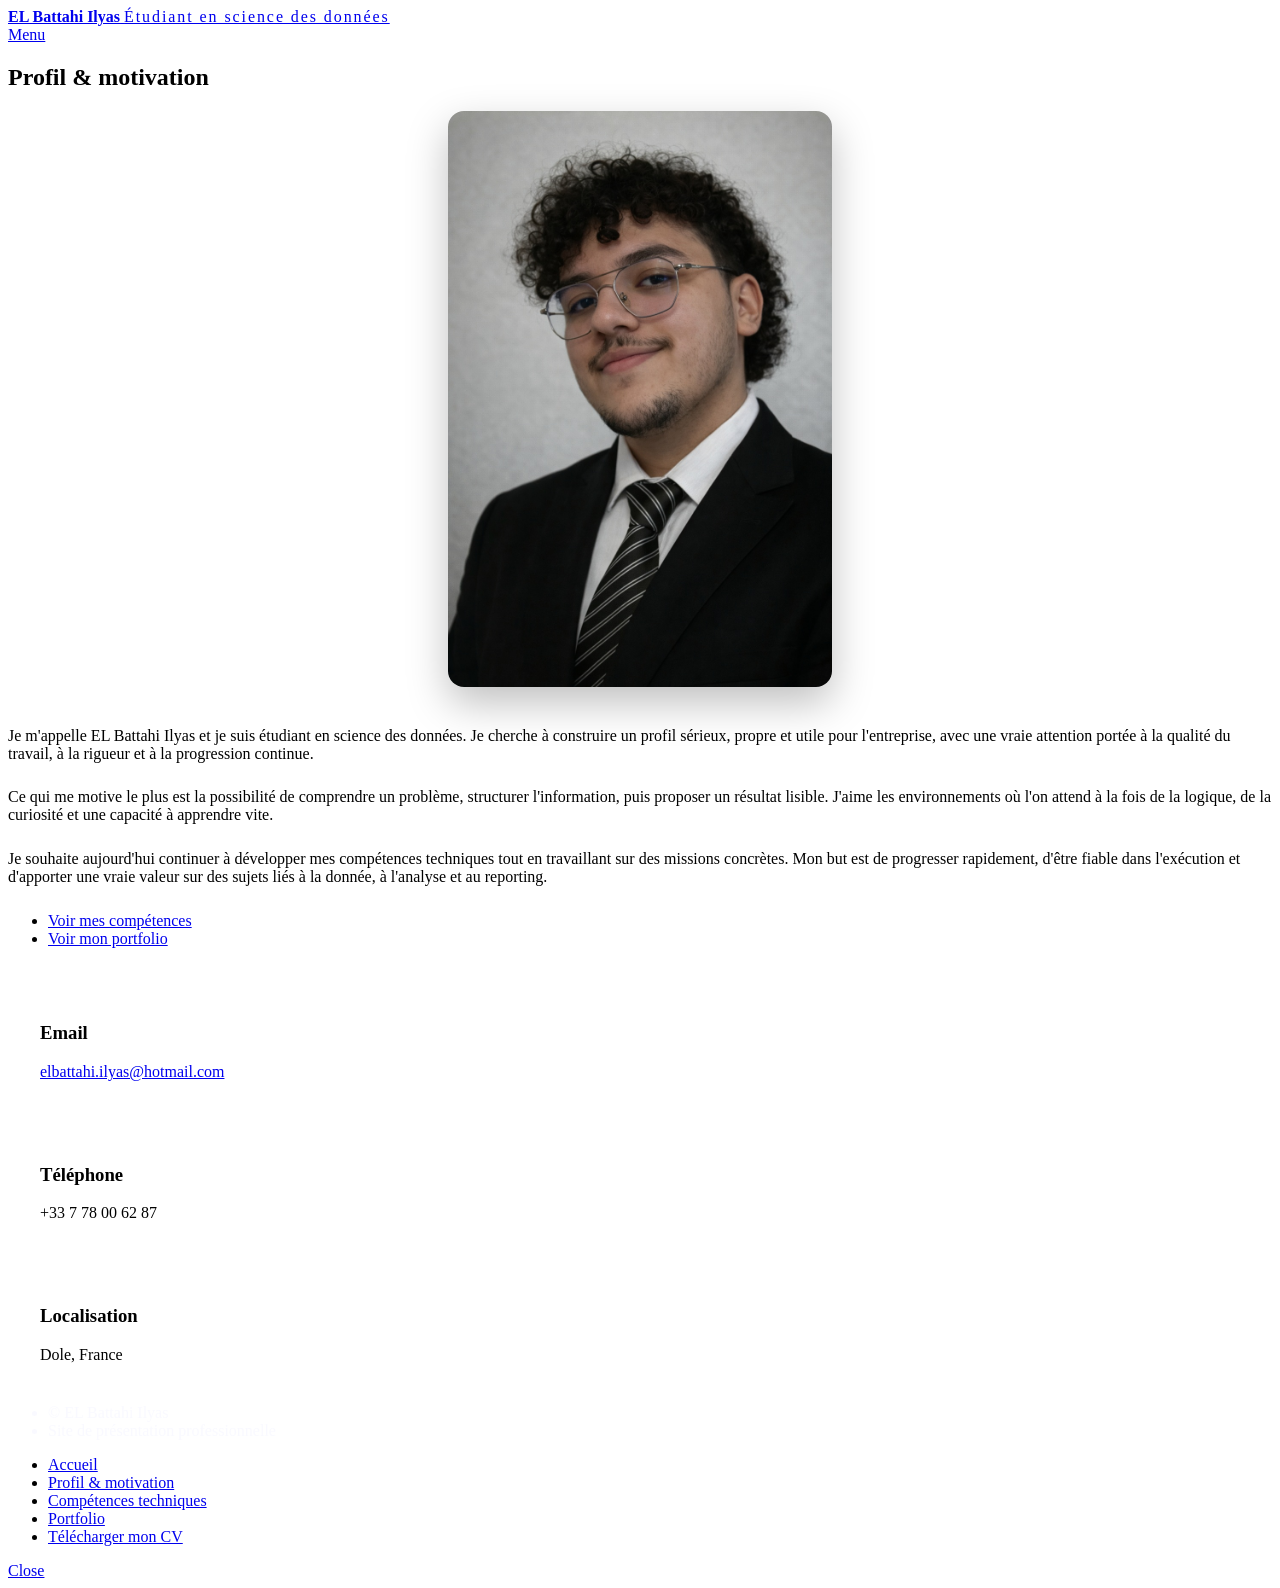
==== commit 859f3d7a: "Add files via upload" ====
--- a/generic.html
+++ b/generic.html
@@ -34,7 +34,7 @@
 						<header class="major">
 							<h1>Profil & motivation</h1>
 						</header>
-						<div class="profile-hero-photo"><img src="images/ilyas-profile.jpg" alt="Photo professionnelle de Ilyas" /></div>
+						<div class="profile-hero-photo"><img src="[data-uri]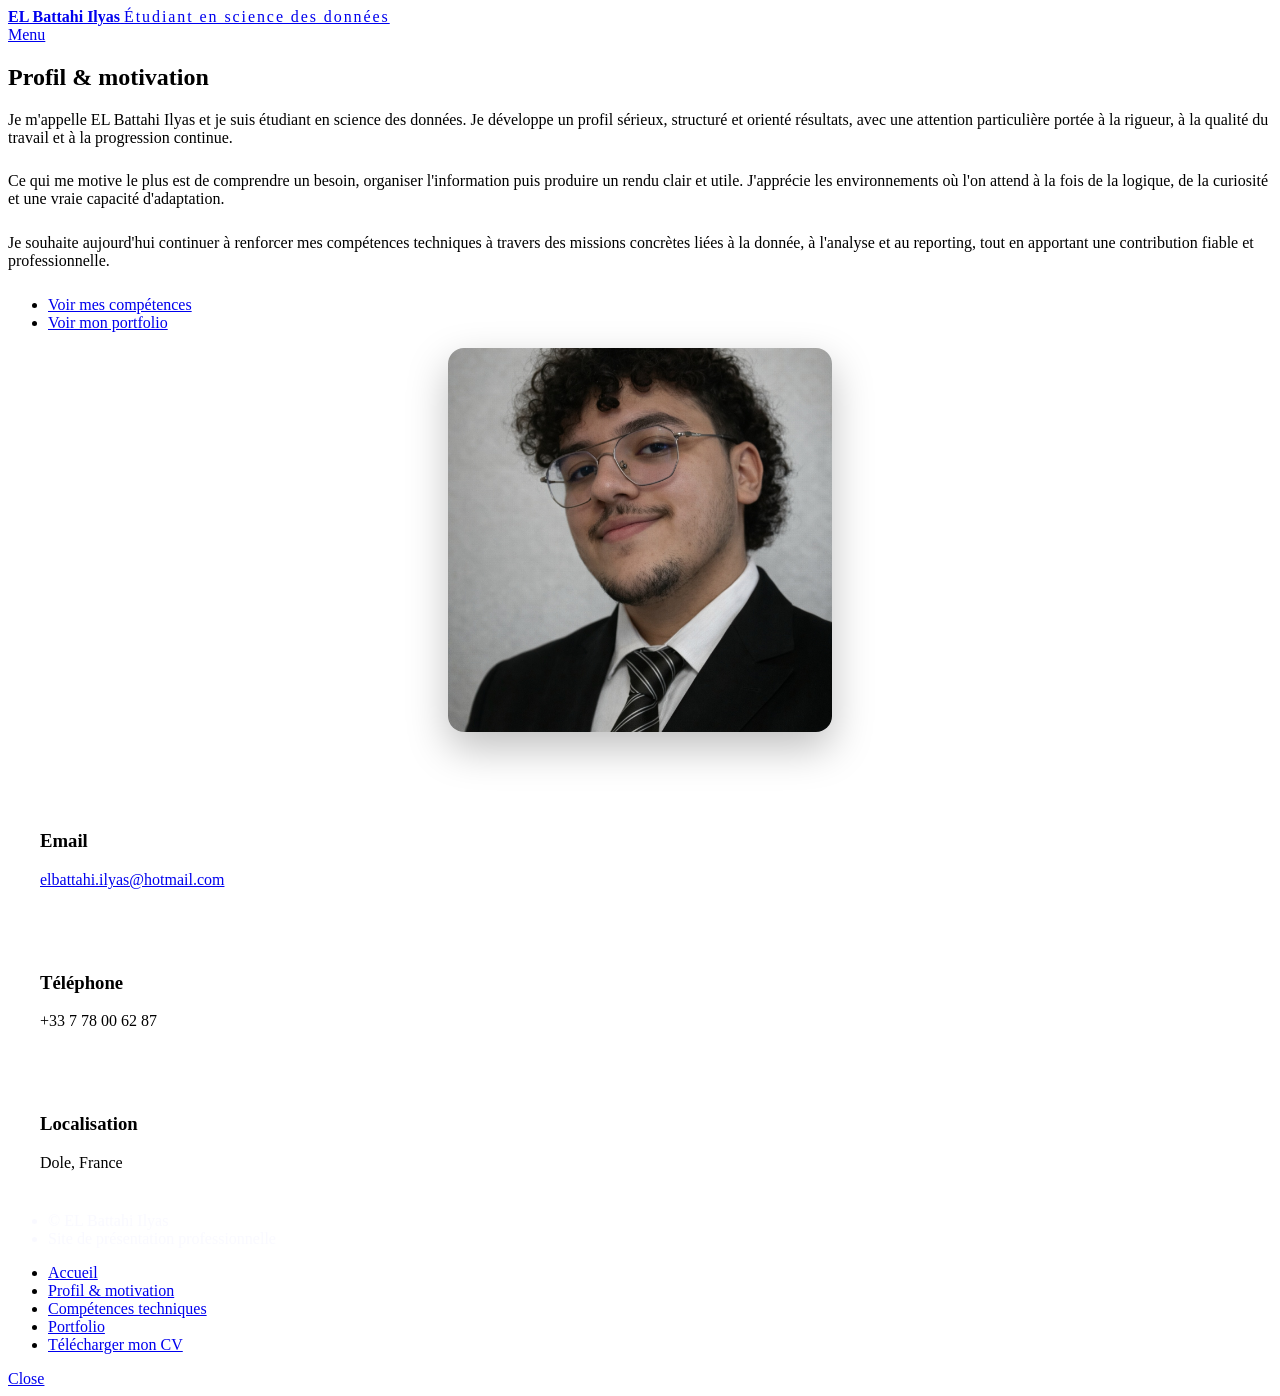
==== commit fb78e7f9: "Add files via upload" ====
--- a/generic.html
+++ b/generic.html
@@ -34,14 +34,18 @@
 						<header class="major">
 							<h1>Profil & motivation</h1>
 						</header>
-						<div class="profile-hero-photo"><img src="[data-uri]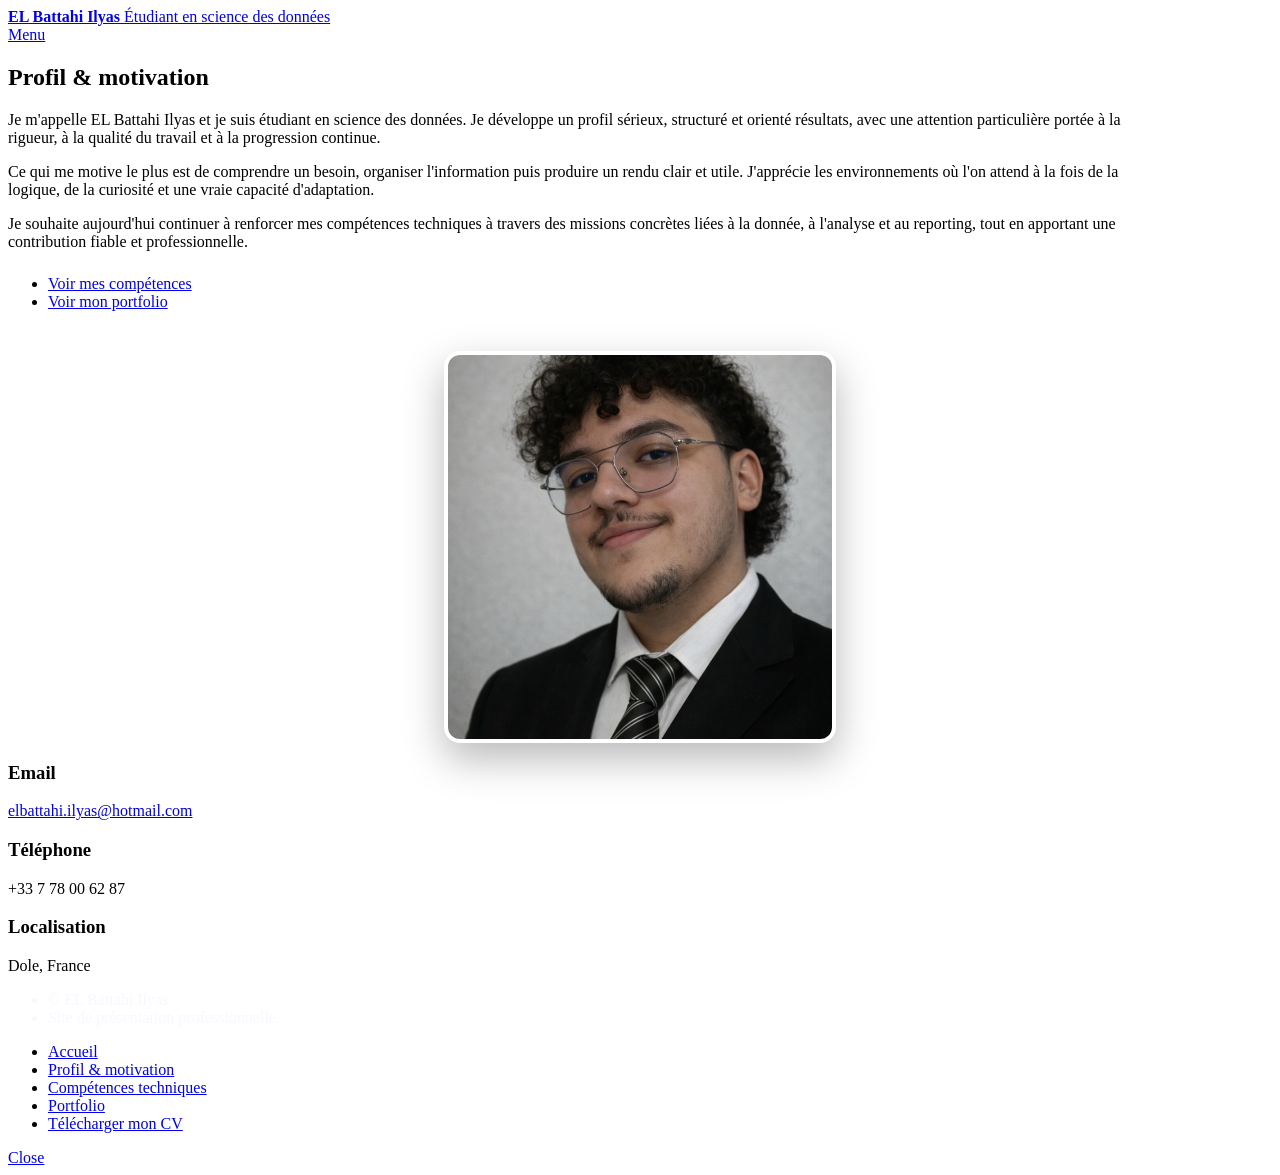
==== commit e7bec8ed: "Add files via upload" ====
--- a/generic.html
+++ b/generic.html
@@ -34,7 +34,7 @@
 						<header class="major">
 							<h1>Profil & motivation</h1>
 						</header>
-						<div class="profile-side">
+						<div class="profile-layout-requested">
 							<div class="profile-copy-side">
 								<p>Je m'appelle EL Battahi Ilyas et je suis étudiant en science des données. Je développe un profil sérieux, structuré et orienté résultats, avec une attention particulière portée à la rigueur, à la qualité du travail et à la progression continue.</p>
 								<p>Ce qui me motive le plus est de comprendre un besoin, organiser l'information puis produire un rendu clair et utile. J'apprécie les environnements où l'on attend à la fois de la logique, de la curiosité et une vraie capacité d'adaptation.</p>
@@ -44,7 +44,7 @@
 									<li><a href="portfolio.html" class="button">Voir mon portfolio</a></li>
 								</ul>
 							</div>
-							<div class="profile-hero-photo"><img src="images/ilyas-photo-square.jpg" alt="Photo professionnelle de Ilyas" width="900" height="900" decoding="async" /></div>
+							<div class="profile-photo-below"><img src="images/ilyas-photo-square.jpg" alt="Photo professionnelle de Ilyas" width="900" height="900" decoding="async" /></div>
 						</div>
 					</div>
 				</section>
--- a/assets/css/custom.css
+++ b/assets/css/custom.css
@@ -1,109 +1,187 @@
 
-/* Custom refinements for Ilyas portfolio */
 .banner-profile {
-	display: flex;
-	align-items: center;
-	gap: 2.5rem;
-	flex-wrap: wrap;
+  display: flex;
+  align-items: center;
+  justify-content: space-between;
+  gap: 3rem;
 }
-.banner-profile .profile-copy {
-	flex: 1 1 26rem;
-	min-width: 18rem;
+
+.profile-copy { flex: 1 1 58%; }
+.profile-visual { flex: 0 0 18rem; display: flex; justify-content: center; }
+.banner-avatar {
+  width: min(20rem, 72vw);
+  height: min(20rem, 72vw);
+  object-fit: cover;
+  object-position: center 24%;
+  border-radius: 50%;
+  border: 4px solid rgba(255,255,255,0.16);
+  box-shadow: 0 18px 45px rgba(0,0,0,0.28);
+  display: block;
 }
-.banner-profile .profile-visual {
-	flex: 0 0 14rem;
-	display: flex;
-	justify-content: center;
-	align-items: center;
+.hero-actions { gap: 0.75rem; }
+.hero-actions li { margin: 0 0.75rem 0.75rem 0; }
+
+.compact-intro p,
+.profile-content p,
+.portfolio-intro p {
+  max-width: 70rem;
 }
-.banner-avatar {
-	width: 14rem;
-	height: 14rem;
-	border-radius: 50%;
-	object-fit: cover;
-	border: 4px solid rgba(255,255,255,0.32);
-	box-shadow: 0 1rem 2.5rem rgba(0,0,0,0.35);
+
+.profile-side {
+  display: flex;
+  align-items: center;
+  gap: 3rem;
 }
-@media screen and (max-width: 736px) {
-	.banner-profile {
-		gap: 1.5rem;
-	}
-	.banner-profile .profile-visual {
-		flex-basis: 100%;
-		order: -1;
-	}
-	.banner-avatar {
-		width: 10rem;
-		height: 10rem;
-	}
-}
-.hero-actions .button {
-	min-width: 13rem;
-}
-.compact-intro p,
-.portfolio-intro p,
-.profile-content p {
-	margin-bottom: 1.6rem;
-}
-#contact > .inner > .split > section {
-	padding: 2.5rem 2rem 1.5rem 2rem;
-}
-#footer .copyright {
-	color: rgba(244, 244, 255, 0.52);
-}
-#footer .copyright a,
-#footer .copyright li {
-	color: rgba(244, 244, 255, 0.52);
-}
+.profile-copy-side { flex: 1 1 64%; }
 .profile-hero-photo {
-	max-width: 24rem;
-	width: 100%;
-	margin: 0 auto 2.5rem auto;
-	border-radius: 1rem;
-	overflow: hidden;
-	box-shadow: 0 1rem 2.5rem rgba(0,0,0,0.25);
+  flex: 0 0 16rem;
+  display: flex;
+  justify-content: center;
 }
 .profile-hero-photo img {
-	display: block;
-	width: 100%;
-	height: auto;
+  width: 16rem;
+  height: 16rem;
+  object-fit: cover;
+  object-position: center 22%;
+  border-radius: 50%;
+  border: 4px solid rgba(255,255,255,0.16);
+  box-shadow: 0 16px 40px rgba(0,0,0,0.28);
+  display: block;
+}
+.profile-actions { margin-top: 1.5rem; }
+
+.portfolio-grid {
+  display: grid;
+  grid-template-columns: repeat(3, minmax(0, 1fr));
+  gap: 1.75rem;
+  margin-top: 2rem;
+}
+.portfolio-card {
+  border: 1px solid rgba(255,255,255,0.12);
+  padding: 2rem;
+  background: rgba(255,255,255,0.04);
+}
+.portfolio-card h3 { margin-bottom: 0.75rem; }
+.portfolio-tag {
+  display: inline-block;
+  margin: 0 0.5rem 0.5rem 0;
+  padding: 0.35rem 0.7rem;
+  border: 1px solid rgba(255,255,255,0.18);
+  font-size: 0.75rem;
+  letter-spacing: 0.16em;
+  text-transform: uppercase;
 }
 .cv-callout {
-	margin-top: 2rem;
-	padding: 1.75rem 2rem;
-	background: rgba(255,255,255,0.04);
-	border: 1px solid rgba(255,255,255,0.1);
+  margin-top: 2rem;
+  padding: 2rem;
+  border: 1px solid rgba(255,255,255,0.12);
+  background: rgba(255,255,255,0.04);
 }
-.portfolio-grid {
-	display: grid;
-	grid-template-columns: repeat(3, minmax(0, 1fr));
-	gap: 2rem;
+
+#contact .split {
+  width: 100%;
 }
-.portfolio-card {
-	padding: 2rem;
-	background: rgba(255,255,255,0.035);
-	border: 1px solid rgba(255,255,255,0.1);
+#footer .copyright li,
+#footer .copyright {
+  color: rgba(244,244,255,0.72) !important;
 }
-.portfolio-card h3 {
-	margin-bottom: 0.65rem;
+
+
+.portfolio-side {
+  display: flex;
+  align-items: center;
+  gap: 3rem;
+  margin-bottom: 1rem;
 }
-.portfolio-card p {
-	margin-bottom: 1rem;
+.portfolio-copy-side { flex: 1 1 64%; }
+.portfolio-hero-photo {
+  flex: 0 0 14rem;
+  display: flex;
+  justify-content: center;
 }
-.portfolio-tag {
-	display: inline-block;
-	margin: 0 0.4rem 0.4rem 0;
-	padding: 0.2rem 0.65rem;
-	border: 1px solid rgba(255,255,255,0.18);
-	font-size: 0.75rem;
-	letter-spacing: 0.15em;
-	text-transform: uppercase;
+.portfolio-hero-photo img {
+  width: 14rem;
+  height: 14rem;
+  object-fit: cover;
+  object-position: center 22%;
+  border-radius: 50%;
+  border: 4px solid rgba(255,255,255,0.16);
+  box-shadow: 0 16px 40px rgba(0,0,0,0.28);
+  display: block;
 }
+
 @media screen and (max-width: 980px) {
-	.portfolio-grid {
-		grid-template-columns: 1fr;
-	}
+  .banner-profile,
+  .profile-side,
+  .portfolio-side {
+    flex-direction: column;
+    align-items: flex-start;
+  }
+  .profile-visual,
+  .profile-hero-photo,
+  .portfolio-hero-photo {
+    order: -1;
+  }
+  .portfolio-grid {
+    grid-template-columns: 1fr;
+  }
 }
-#header .logo span {
-	letter-spacing: 0.12em;
+
+@media screen and (max-width: 736px) {
+  .banner-avatar {
+    width: 14rem;
+    height: 14rem;
+  }
+  .profile-hero-photo img,
+  .portfolio-hero-photo img {
+    width: 13rem;
+    height: 13rem;
+  }
+  .hero-actions li {
+    margin-right: 0;
+    width: 100%;
+  }
+  .hero-actions li .button,
+  .profile-actions li .button {
+    width: 100%;
+    text-align: center;
+  }
 }
+
+
+.profile-layout-requested {
+  display: block;
+}
+
+.profile-layout-requested .profile-copy-side {
+  max-width: 72rem;
+}
+
+.profile-layout-requested .profile-actions {
+  margin-bottom: 2.5rem;
+}
+
+.profile-photo-below {
+  display: flex;
+  justify-content: center;
+  margin-top: 1rem;
+}
+
+.profile-photo-below img {
+  width: min(24rem, 82vw);
+  height: auto;
+  border-radius: 1rem;
+  border: 4px solid rgba(255,255,255,0.12);
+  box-shadow: 0 16px 40px rgba(0,0,0,0.28);
+  display: block;
+}
+
+@media screen and (max-width: 736px) {
+  .profile-photo-below {
+    justify-content: flex-start;
+  }
+
+  .profile-photo-below img {
+    width: min(18rem, 100%);
+  }
+}
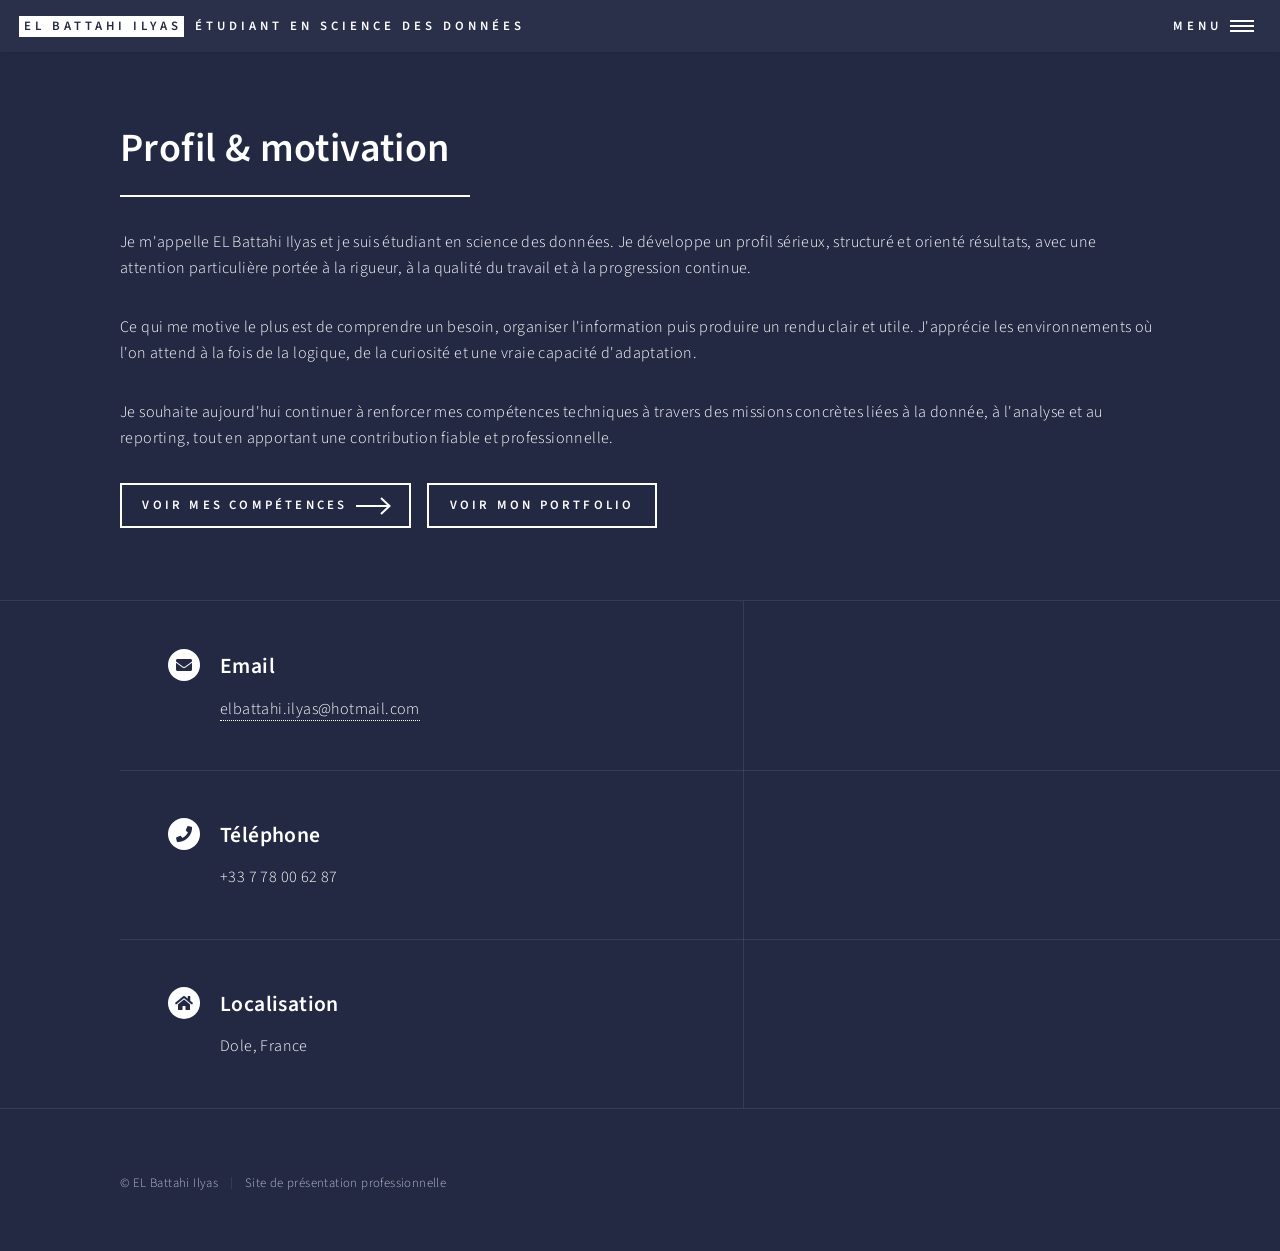
==== commit 5b41f8dc: "Retrait de la photo de la page profil" ====
--- a/generic.html
+++ b/generic.html
@@ -44,7 +44,6 @@
 									<li><a href="portfolio.html" class="button">Voir mon portfolio</a></li>
 								</ul>
 							</div>
-							<div class="profile-photo-below"><img src="images/ilyas-photo-square.jpg" alt="Photo professionnelle de Ilyas" width="900" height="900" decoding="async" /></div>
 						</div>
 					</div>
 				</section>
--- a/assets/css/main.css
+++ b/assets/css/main.css
@@ -3949,4 +3949,273 @@
 			transform: none;
 			opacity: 1;
 			visibility: visible;
-		}+		}
+
+/* ========================================================================
+   Responsive mobile improvements
+   ======================================================================== */
+html { overflow-x: hidden; }
+body { overflow-x: hidden; }
+
+@media screen and (max-width: 736px) {
+  html { font-size: 15px; }
+  #wrapper { overflow-x: hidden; }
+  #header { min-height: 4rem; }
+  #header .logo { max-width: calc(100% - 4rem); white-space: nowrap; overflow: hidden; text-overflow: ellipsis; }
+  #header .logo strong { font-size: 0.95rem; }
+  #header .logo span { display: none; }
+  #header nav { width: 3.8rem; }
+
+  #banner { padding: 5.5rem 0 2.5rem; }
+  #banner .inner { padding: 0 1.1rem; }
+  #banner h1 { font-size: clamp(2.1rem, 10vw, 3.2rem); line-height: 1; }
+  #banner .content p { font-size: 0.98rem; line-height: 1.65; }
+  .hero-actions { display: flex; flex-direction: column; width: 100%; }
+  .hero-actions li { width: 100%; margin: 0 0 0.75rem 0; }
+  .hero-actions .button { width: 100%; box-sizing: border-box; }
+
+  #main > section > .inner,
+  #contact > .inner,
+  #footer > .inner { padding-left: 1.1rem; padding-right: 1.1rem; }
+
+  .tiles article { min-height: 15rem; }
+  .tiles article .major { padding: 1.15rem; }
+  .tiles article h3 { font-size: 1.15rem; }
+  .tiles article p { font-size: 0.92rem; line-height: 1.55; }
+
+  .spotlights section { display: block; }
+  .spotlights section .image { display: block; width: 100%; min-height: 13rem; }
+  .spotlights section .image img { width: 100%; height: 13rem; object-fit: cover; }
+  .spotlights section .content { width: 100%; }
+  .spotlights section .content .inner { padding: 1.35rem 1.1rem 1.8rem; }
+  .spotlights section .content p { font-size: 0.94rem; line-height: 1.65; }
+
+  /* Compétences techniques : photos et textes empilés proprement */
+  #two.spotlights section { display: flex; flex-direction: column; }
+  #two.spotlights section .image { order: 0; }
+  #two.spotlights section .content { order: 1; }
+
+  /* Portfolio */
+  .portfolio-hero-grid-pro { grid-template-columns: 1fr !important; }
+  .portfolio-hero-pro { padding: 5.5rem 0 3.2rem; min-height: auto; }
+  .portfolio-hero-copy-pro h1 { max-width: none; font-size: clamp(2.35rem, 12vw, 3.4rem); }
+  .portfolio-lead-pro { font-size: 0.98rem; line-height: 1.7; }
+  .portfolio-proof-row-pro { grid-template-columns: 1fr !important; gap: 0.7rem; }
+  .portfolio-proof-row-pro div { padding: 0.9rem; }
+  .portfolio-project-grid-pro { grid-template-columns: 1fr !important; }
+  .project-card-featured-pro { grid-template-columns: 1fr !important; }
+  .project-media-pro, .project-media-pro img { min-height: 11rem; height: 11rem; }
+  .project-body-pro, .project-card-featured-pro .project-body-pro { padding: 1.25rem; }
+  .project-body-pro h3, .project-card-featured-pro .project-body-pro h3 { font-size: 1.45rem; }
+  .document-toolbar-pro { flex-direction: column; }
+  .document-search-pro, .document-search-pro input, .document-refresh-pro { width: 100%; box-sizing: border-box; }
+  .document-grid-pro { grid-template-columns: 1fr !important; }
+  .document-card-pro { min-width: 0; }
+  .toolbox-grid-pro { grid-template-columns: 1fr !important; gap: 1.5rem; }
+
+  /* Contact */
+  #contact .split { display: block; }
+  #contact .split > section { width: 100%; border-left: 0; border-top: 1px solid rgba(255,255,255,0.12); padding: 1.2rem 0; }
+  #contact .split > section:first-child { border-top: 0; }
+  .contact-method { text-align: left; }
+}
+
+@media screen and (max-width: 480px) {
+  html { font-size: 14px; }
+  #menu { padding: 1.25rem; }
+  #menu ul.links li a { font-size: 0.95rem; }
+  #banner h1 { font-size: 2.15rem; }
+  .portfolio-section-pro { padding: 2.8rem 0; }
+  .portfolio-section-heading-pro { margin-bottom: 1.6rem; }
+  .portfolio-section-heading-pro h2,
+  .toolbox-grid-pro h2,
+  .final-cta-box-pro h2 { font-size: 2rem; }
+  .portfolio-stack-pro span,
+  .project-tags-pro span,
+  .toolbox-list-pro span { font-size: 0.68rem; }
+  .document-card-pro { padding: 1.15rem; }
+  .document-card-pro h4 { font-size: 1rem; }
+}
+
+
+/* ========================================================================
+   Mobile / touch layout override - compact and fully navigable
+   ======================================================================== */
+@media screen and (max-width: 736px) {
+  html, body { width: 100%; max-width: 100%; overflow-x: hidden !important; }
+  body { min-width: 0 !important; }
+  *, *::before, *::after { box-sizing: border-box; }
+  img, video, iframe, svg { max-width: 100%; height: auto; }
+
+  #wrapper, #main, section, .inner, .content, .spotlights, .tiles { width: 100% !important; max-width: 100% !important; min-width: 0 !important; }
+  .inner { margin: 0 auto !important; padding-left: 1rem !important; padding-right: 1rem !important; }
+
+  h1 { font-size: clamp(2rem, 9vw, 2.8rem) !important; line-height: 1.08 !important; }
+  h2 { font-size: clamp(1.65rem, 7vw, 2.2rem) !important; line-height: 1.15 !important; }
+  h3 { font-size: 1.2rem !important; }
+  p { font-size: 0.95rem; line-height: 1.6; }
+
+  #header { height: auto !important; min-height: 3.75rem !important; padding: 0 !important; }
+  #header .logo { display: block; min-width: 0; max-width: calc(100vw - 4rem); overflow: hidden; text-overflow: ellipsis; white-space: nowrap; }
+  #header .logo strong { font-size: 0.9rem !important; }
+  #header nav { width: 3.5rem !important; }
+
+  #banner { min-height: auto !important; height: auto !important; padding: 5rem 0 2rem !important; }
+  #banner .inner { padding-left: 1rem !important; padding-right: 1rem !important; }
+  #banner .content { width: 100% !important; max-width: 100% !important; }
+  #banner .content p { max-width: 100% !important; }
+  .content { width: 100% !important; }
+  .content > * { max-width: 100% !important; }
+  .actions { flex-direction: column !important; align-items: stretch !important; width: 100% !important; }
+  .actions li { width: 100% !important; margin: 0 0 .7rem 0 !important; }
+  .actions .button { width: 100% !important; max-width: 100% !important; text-align: center; }
+
+  /* Compétences: image au-dessus, texte dessous, pleine largeur */
+  #two.spotlights { width: 100% !important; }
+  #two.spotlights section { display: flex !important; flex-direction: column !important; width: 100% !important; }
+  #two.spotlights section .image { position: static !important; width: 100% !important; height: 12rem !important; min-height: 12rem !important; }
+  #two.spotlights section .image img { width: 100% !important; height: 12rem !important; object-fit: cover !important; }
+  #two.spotlights section .content { width: 100% !important; }
+  #two.spotlights section .content .inner { padding: 1.2rem 1rem 1.6rem !important; }
+
+  /* Portfolio: une seule colonne et aucune largeur fixe */
+  .portfolio-hero-pro { width: 100% !important; min-height: auto !important; padding: 5rem 0 2.5rem !important; }
+  .portfolio-hero-grid-pro { display: block !important; width: 100% !important; }
+  .portfolio-hero-copy-pro { width: 100% !important; }
+  .portfolio-proof-row-pro { display: grid !important; grid-template-columns: 1fr !important; width: 100% !important; }
+  .portfolio-project-grid-pro { display: grid !important; grid-template-columns: 1fr !important; width: 100% !important; }
+  .project-card-pro, .project-card-featured-pro { display: block !important; width: 100% !important; grid-column: auto !important; }
+  .project-media-pro, .project-media-pro img { width: 100% !important; height: 10rem !important; min-height: 10rem !important; }
+  .project-body-pro, .project-card-featured-pro .project-body-pro { width: 100% !important; padding: 1.1rem !important; }
+  .document-toolbar-pro { display: flex !important; flex-direction: column !important; width: 100% !important; gap: .75rem; }
+  .document-search-pro, .document-search-pro input, .document-refresh-pro { width: 100% !important; }
+  .document-library-pro, .document-folder-pro, .document-grid-pro, .document-card-pro { width: 100% !important; max-width: 100% !important; min-width: 0 !important; }
+  .document-grid-pro { display: grid !important; grid-template-columns: 1fr !important; }
+  .document-card-pro { overflow: hidden; }
+  .document-card-pro p { overflow-wrap: anywhere !important; word-break: break-word !important; }
+
+  .toolbox-grid-pro { display: block !important; width: 100% !important; }
+  .toolbox-list-pro { width: 100% !important; }
+
+  #contact, #contact .inner, #contact .split { width: 100% !important; max-width: 100% !important; }
+  #contact .split { display: block !important; }
+  #contact .split > section { width: 100% !important; padding: 1rem 0 !important; }
+
+  #footer .inner { padding-left: 1rem !important; padding-right: 1rem !important; }
+}
+
+@media screen and (max-width: 420px) {
+  .inner { padding-left: .85rem !important; padding-right: .85rem !important; }
+  #header .logo strong { font-size: .82rem !important; }
+  #banner { padding-top: 4.6rem !important; }
+  .portfolio-hero-copy-pro h1 { font-size: 2.05rem !important; }
+  .portfolio-section-pro { padding: 2.5rem 0 !important; }
+  .document-card-pro h4 { overflow-wrap: anywhere !important; }
+}
+
+
+/* Final mobile tuning: no zooming, no horizontal swipe, comfortable touch targets */
+@media screen and (max-width: 736px) {
+  body { font-size: 15px !important; }
+  #header { padding: 0 !important; }
+  #header .logo { max-width: calc(100vw - 4.25rem) !important; font-size: .85rem !important; }
+  #header .logo strong { font-size: .88rem !important; }
+  #header nav a { font-size: .72rem !important; }
+  #menu { width: min(18rem, 88vw) !important; }
+  #menu .links li a { padding: .65rem 0 !important; font-size: .9rem !important; }
+
+  #banner { padding: 4.5rem .85rem 1.5rem !important; }
+  #banner .inner { padding: 0 !important; }
+  #banner .major h1 { margin-bottom: 1rem !important; }
+  #banner .content p { font-size: .92rem !important; }
+
+  .inner { padding: 0 .85rem !important; }
+  section > .inner { padding-top: 2rem !important; padding-bottom: 2rem !important; }
+
+  .spotlights section .image,
+  .spotlights section .image img { height: 9rem !important; min-height: 9rem !important; }
+  .spotlights section .content .inner { padding: 1rem .85rem 1.25rem !important; }
+  .spotlights section .content h3 { font-size: 1.05rem !important; }
+  .spotlights section .content p { font-size: .88rem !important; }
+
+  .portfolio-hero-pro { padding: 4.6rem 0 2rem !important; }
+  .portfolio-hero-copy-pro h1 { font-size: 2rem !important; line-height: 1.05 !important; letter-spacing: -.04em !important; }
+  .portfolio-lead-pro { font-size: .9rem !important; line-height: 1.55 !important; }
+  .portfolio-actions-pro .button { min-height: 2.65rem !important; padding: .65rem .85rem !important; font-size: .78rem !important; }
+  .portfolio-proof-row-pro div { padding: .72rem .8rem !important; }
+  .portfolio-proof-row-pro strong { font-size: .95rem !important; }
+  .portfolio-proof-row-pro span { font-size: .75rem !important; }
+
+  .portfolio-section-heading-pro h2 { font-size: 1.8rem !important; }
+  .portfolio-section-heading-pro p { font-size: .88rem !important; }
+  .portfolio-project-grid-pro { gap: .85rem !important; }
+  .project-card-pro { border-radius: 1rem !important; }
+  .project-media-pro, .project-media-pro img { height: 8.5rem !important; min-height: 8.5rem !important; }
+  .project-body-pro, .project-card-featured-pro .project-body-pro { padding: 1rem !important; }
+  .project-body-pro h3, .project-card-featured-pro .project-body-pro h3 { font-size: 1.2rem !important; }
+  .project-body-pro p { font-size: .86rem !important; }
+  .project-tags-pro span, .toolbox-list-pro span { font-size: .62rem !important; min-height: 1.8rem !important; padding: .25rem .55rem !important; }
+
+  .document-toolbar-pro { gap: .55rem !important; }
+  .document-search-pro input { height: 2.7rem !important; font-size: .85rem !important; }
+  .document-refresh-pro { min-height: 2.7rem !important; font-size: .78rem !important; }
+  .document-card-pro { padding: .95rem !important; }
+  .document-card-pro h4 { font-size: .95rem !important; line-height: 1.2 !important; }
+  .document-card-pro p { font-size: .72rem !important; }
+  .document-card-pro .button { min-height: 2.5rem !important; font-size: .72rem !important; padding: .55rem .7rem !important; }
+
+  #contact .inner { padding-top: 1.5rem !important; padding-bottom: 1.5rem !important; }
+  .contact-method h3 { font-size: 1rem !important; }
+  .contact-method { font-size: .85rem !important; }
+
+  #footer .copyright { font-size: .7rem !important; }
+}
+@media screen and (max-width: 390px) {
+  #banner { padding-top: 4.3rem !important; }
+  .portfolio-hero-copy-pro h1 { font-size: 1.8rem !important; }
+  .portfolio-section-heading-pro h2 { font-size: 1.6rem !important; }
+  .spotlights section .image, .spotlights section .image img { height: 8rem !important; min-height: 8rem !important; }
+}
+
+
+/* Mobile fix: eliminate the horizontal overflow from the original Forty theme */
+@media screen and (max-width: 736px) {
+  html, body { width: 100% !important; max-width: 100vw !important; min-width: 0 !important; overflow-x: hidden !important; }
+  body, #wrapper, #main { min-width: 0 !important; width: 100% !important; max-width: 100vw !important; }
+  #wrapper { overflow-x: hidden !important; }
+
+  #header { width: 100% !important; max-width: 100vw !important; }
+  #header .logo { width: auto !important; max-width: calc(100vw - 4rem) !important; overflow: hidden !important; white-space: nowrap !important; text-overflow: ellipsis !important; }
+  #header .logo span { display: none !important; }
+  #header nav { width: 3.5rem !important; }
+
+  #banner, #banner.major { width: 100% !important; max-width: 100vw !important; min-width: 0 !important; overflow: hidden !important; }
+  #banner .inner { width: 100% !important; max-width: 100% !important; min-width: 0 !important; padding: 0 1rem !important; }
+  #banner .banner-profile, #banner .profile-copy { width: 100% !important; min-width: 0 !important; max-width: 100% !important; display: block !important; }
+  #banner .content { width: 100% !important; max-width: 100% !important; }
+  #banner h1 { max-width: 100% !important; overflow-wrap: anywhere !important; }
+
+  #main > section, #main > section > .inner, #contact, #contact > .inner, #footer, #footer > .inner { width: 100% !important; max-width: 100vw !important; min-width: 0 !important; }
+  #main > section > .inner, #contact > .inner, #footer > .inner { padding-left: 1rem !important; padding-right: 1rem !important; }
+
+  .tiles { width: 100% !important; max-width: 100vw !important; overflow: hidden !important; }
+  .tiles article { width: 100% !important; max-width: 100% !important; min-height: 12rem !important; }
+  .tiles article .image { width: 100% !important; }
+  .tiles article .image img { width: 100% !important; height: 11rem !important; object-fit: cover !important; }
+  .tiles article > header { width: 100% !important; max-width: 100% !important; padding: 1rem !important; }
+
+  .spotlights, .spotlights > section { width: 100% !important; max-width: 100vw !important; min-width: 0 !important; }
+  .spotlights > section { display: block !important; }
+  .spotlights > section > .image { width: 100% !important; max-width: 100% !important; height: 9rem !important; }
+  .spotlights > section > .image img { width: 100% !important; height: 9rem !important; object-fit: cover !important; }
+  .spotlights > section > .content { width: 100% !important; max-width: 100% !important; }
+
+  .button, button, input[type=submit], input[type=button], input[type=reset] { max-width: 100% !important; box-sizing: border-box !important; }
+  .actions { width: 100% !important; max-width: 100% !important; display: flex !important; flex-direction: column !important; gap: .5rem !important; }
+  .actions li { width: 100% !important; max-width: 100% !important; margin: 0 !important; }
+  .actions .button { width: 100% !important; min-height: 2.65rem !important; padding: .6rem .8rem !important; font-size: .78rem !important; }
+
+  /* Prevent long emails, URLs and filenames from widening the page */
+  a, p, span, h1, h2, h3, h4, li, code { overflow-wrap: anywhere !important; word-break: normal !important; }
+  .contact-method a { display: inline-block !important; max-width: 100% !important; }
+}
--- a/assets/css/custom.css
+++ b/assets/css/custom.css
@@ -1,11 +1,29 @@
-
+/* ========================================================================
+   Custom portfolio styles - EL Battahi Ilyas
+   Version: portfolio-pro-20260519
+   ======================================================================== */
+
+:root {
+  --ilyas-bg: #121629;
+  --ilyas-bg-2: #171d34;
+  --ilyas-card: rgba(255, 255, 255, 0.075);
+  --ilyas-card-strong: rgba(255, 255, 255, 0.115);
+  --ilyas-border: rgba(255, 255, 255, 0.16);
+  --ilyas-border-soft: rgba(255, 255, 255, 0.10);
+  --ilyas-text-soft: rgba(244, 244, 255, 0.76);
+  --ilyas-text-muted: rgba(244, 244, 255, 0.58);
+  --ilyas-accent: #6ee7f5;
+  --ilyas-accent-2: #b58cff;
+  --ilyas-accent-3: #ffd166;
+}
+
+/* Styles déjà utilisés sur l'accueil / profil */
 .banner-profile {
   display: flex;
   align-items: center;
   justify-content: space-between;
   gap: 3rem;
 }
-
 .profile-copy { flex: 1 1 58%; }
 .profile-visual { flex: 0 0 18rem; display: flex; justify-content: center; }
 .banner-avatar {
@@ -23,9 +41,7 @@
 
 .compact-intro p,
 .profile-content p,
-.portfolio-intro p {
-  max-width: 70rem;
-}
+.portfolio-intro p { max-width: 70rem; }
 
 .profile-side {
   display: flex;
@@ -49,7 +65,484 @@
   display: block;
 }
 .profile-actions { margin-top: 1.5rem; }
-
+.cv-callout {
+  margin-top: 2rem;
+  padding: 2rem;
+  border: 1px solid rgba(255,255,255,0.12);
+  background: rgba(255,255,255,0.04);
+}
+#contact .split { width: 100%; }
+#footer .copyright li,
+#footer .copyright { color: rgba(244,244,255,0.72) !important; }
+.profile-layout-requested { display: block; }
+.profile-layout-requested .profile-copy-side { max-width: 72rem; }
+.profile-layout-requested .profile-actions { margin-bottom: 2.5rem; }
+.profile-photo-below {
+  display: flex;
+  justify-content: center;
+  margin-top: 1rem;
+}
+.profile-photo-below img {
+  width: min(24rem, 82vw);
+  height: auto;
+  border-radius: 1rem;
+  border: 4px solid rgba(255,255,255,0.12);
+  box-shadow: 0 16px 40px rgba(0,0,0,0.28);
+  display: block;
+}
+
+/* ========================================================================
+   Nouvelle page portfolio professionnelle
+   ======================================================================== */
+
+body.portfolio-page {
+  background:
+    radial-gradient(circle at 10% 10%, rgba(110, 231, 245, 0.18), transparent 28rem),
+    radial-gradient(circle at 92% 5%, rgba(181, 140, 255, 0.18), transparent 26rem),
+    linear-gradient(135deg, #0f1225 0%, #171b32 48%, #0f1428 100%) !important;
+}
+
+body.portfolio-page #wrapper,
+body.portfolio-page #main,
+body.portfolio-page .portfolio-main-pro {
+  background: transparent !important;
+}
+
+body.portfolio-page #header {
+  background: rgba(15, 18, 37, 0.72) !important;
+  backdrop-filter: blur(18px);
+  border-bottom: 1px solid var(--ilyas-border-soft);
+}
+
+.portfolio-hero-pro {
+  position: relative;
+  overflow: hidden;
+  padding: 8.5rem 0 5.5rem 0;
+  min-height: 88vh;
+  display: flex;
+  align-items: center;
+  border-bottom: 1px solid var(--ilyas-border-soft);
+}
+
+.portfolio-hero-pro::before {
+  content: "";
+  position: absolute;
+  inset: 0;
+  background:
+    linear-gradient(90deg, rgba(255,255,255,0.035) 1px, transparent 1px),
+    linear-gradient(180deg, rgba(255,255,255,0.03) 1px, transparent 1px);
+  background-size: 4.2rem 4.2rem;
+  mask-image: linear-gradient(to bottom, rgba(0,0,0,0.72), transparent 92%);
+  pointer-events: none;
+}
+
+.portfolio-hero-pro::after {
+  content: "DATA • SQL • PYTHON • REPORTING";
+  position: absolute;
+  right: -7rem;
+  bottom: 2.5rem;
+  font-size: clamp(3rem, 9vw, 8rem);
+  line-height: 1;
+  font-weight: 800;
+  letter-spacing: -0.08em;
+  color: rgba(255,255,255,0.035);
+  white-space: nowrap;
+  pointer-events: none;
+}
+
+.portfolio-hero-grid-pro {
+  position: relative;
+  z-index: 1;
+  display: grid;
+  grid-template-columns: minmax(0, 1.15fr) minmax(19rem, 0.85fr);
+  align-items: center;
+  gap: clamp(2rem, 5vw, 5rem);
+  width: 100%;
+}
+
+.portfolio-kicker-pro {
+  display: inline-flex;
+  align-items: center;
+  gap: 0.6rem;
+  margin: 0 0 1rem 0 !important;
+  color: var(--ilyas-accent) !important;
+  font-size: 0.78rem;
+  font-weight: 800;
+  letter-spacing: 0.18em;
+  text-transform: uppercase;
+}
+
+.portfolio-kicker-pro::before {
+  content: "";
+  display: inline-block;
+  width: 2.2rem;
+  height: 1px;
+  background: linear-gradient(90deg, var(--ilyas-accent), var(--ilyas-accent-2));
+}
+
+.portfolio-hero-copy-pro h1 {
+  max-width: 13ch;
+  margin: 0 0 1.4rem 0;
+  font-size: clamp(2.6rem, 6.2vw, 6rem);
+  line-height: 0.92;
+  letter-spacing: -0.065em;
+  text-transform: none;
+}
+
+.portfolio-lead-pro {
+  max-width: 48rem;
+  color: var(--ilyas-text-soft) !important;
+  font-size: 1.08rem;
+  line-height: 1.85;
+}
+
+.portfolio-actions-pro {
+  margin-top: 2rem;
+}
+
+body.portfolio-page .button.primary,
+body.portfolio-page input[type="submit"].primary,
+body.portfolio-page input[type="reset"].primary,
+body.portfolio-page input[type="button"].primary {
+  background: linear-gradient(135deg, var(--ilyas-accent), var(--ilyas-accent-2)) !important;
+  box-shadow: 0 16px 44px rgba(110, 231, 245, 0.22);
+  color: #101426 !important;
+}
+
+body.portfolio-page .button:hover {
+  transform: translateY(-2px);
+  box-shadow: 0 16px 40px rgba(0,0,0,0.24);
+}
+
+.portfolio-proof-row-pro {
+  display: grid;
+  grid-template-columns: repeat(3, minmax(0, 1fr));
+  gap: 1rem;
+  margin-top: 2.4rem;
+  max-width: 47rem;
+}
+
+.portfolio-proof-row-pro div {
+  padding: 1.05rem;
+  border: 1px solid var(--ilyas-border-soft);
+  border-radius: 1.1rem;
+  background: rgba(255,255,255,0.055);
+}
+
+.portfolio-proof-row-pro strong,
+.portfolio-proof-row-pro span {
+  display: block;
+}
+
+.portfolio-proof-row-pro strong {
+  margin-bottom: 0.22rem;
+  font-size: 1.15rem;
+  color: #fff;
+}
+
+.portfolio-proof-row-pro span {
+  color: var(--ilyas-text-muted);
+  font-size: 0.86rem;
+}
+
+.portfolio-hero-panel-pro {
+  position: relative;
+  padding: 1.1rem;
+  border: 1px solid var(--ilyas-border);
+  border-radius: 2rem;
+  background:
+    linear-gradient(145deg, rgba(255,255,255,0.13), rgba(255,255,255,0.045));
+  box-shadow: 0 28px 80px rgba(0,0,0,0.32);
+  backdrop-filter: blur(18px);
+}
+
+.portfolio-hero-panel-pro::before {
+  content: "";
+  position: absolute;
+  inset: -1px;
+  z-index: -1;
+  border-radius: inherit;
+  background: linear-gradient(135deg, rgba(110,231,245,0.58), rgba(181,140,255,0.18), rgba(255,209,102,0.28));
+  opacity: 0.8;
+}
+
+.portfolio-avatar-wrap-pro {
+  overflow: hidden;
+  border-radius: 1.45rem;
+  aspect-ratio: 1 / 0.82;
+  background: rgba(255,255,255,0.08);
+}
+
+.portfolio-avatar-wrap-pro img {
+  width: 100%;
+  height: 100%;
+  object-fit: cover;
+  object-position: center 21%;
+  display: block;
+  filter: saturate(1.08) contrast(1.02);
+}
+
+.portfolio-panel-content-pro {
+  padding: 1.35rem 0.5rem 0.35rem;
+}
+
+.portfolio-status-pro {
+  display: inline-flex;
+  margin-bottom: 1rem;
+  padding: 0.42rem 0.78rem;
+  border: 1px solid rgba(110,231,245,0.42);
+  border-radius: 999px;
+  color: var(--ilyas-accent);
+  font-size: 0.72rem;
+  letter-spacing: 0.12em;
+  text-transform: uppercase;
+}
+
+.portfolio-panel-content-pro h2 {
+  margin-bottom: 0.55rem;
+  font-size: 1.6rem;
+  text-transform: none;
+  letter-spacing: -0.02em;
+}
+
+.portfolio-panel-content-pro p {
+  color: var(--ilyas-text-soft) !important;
+  line-height: 1.65;
+}
+
+.portfolio-stack-pro,
+.project-tags-pro,
+.toolbox-list-pro {
+  display: flex;
+  flex-wrap: wrap;
+  gap: 0.55rem;
+}
+
+.portfolio-stack-pro span,
+.project-tags-pro span,
+.toolbox-list-pro span {
+  display: inline-flex;
+  align-items: center;
+  min-height: 2rem;
+  padding: 0.34rem 0.75rem;
+  border: 1px solid var(--ilyas-border-soft);
+  border-radius: 999px;
+  background: rgba(255,255,255,0.065);
+  color: rgba(255,255,255,0.82);
+  font-size: 0.74rem;
+  letter-spacing: 0.08em;
+  text-transform: uppercase;
+}
+
+.portfolio-section-pro {
+  padding: 5.5rem 0;
+  border-bottom: 1px solid var(--ilyas-border-soft);
+}
+
+.portfolio-section-heading-pro {
+  max-width: 57rem;
+  margin-bottom: 2.7rem;
+}
+
+.portfolio-section-heading-pro h2,
+.toolbox-grid-pro h2,
+.final-cta-box-pro h2 {
+  font-size: clamp(2rem, 4vw, 3.8rem);
+  line-height: 1;
+  letter-spacing: -0.05em;
+  text-transform: none;
+}
+
+.portfolio-section-heading-pro p:not(.portfolio-kicker-pro),
+.toolbox-grid-pro p,
+.final-cta-box-pro p {
+  color: var(--ilyas-text-soft) !important;
+  font-size: 1rem;
+  line-height: 1.8;
+}
+
+.portfolio-project-grid-pro {
+  display: grid;
+  grid-template-columns: repeat(3, minmax(0, 1fr));
+  gap: 1.25rem;
+}
+
+.project-card-pro {
+  overflow: hidden;
+  border: 1px solid var(--ilyas-border-soft);
+  border-radius: 1.6rem;
+  background:
+    linear-gradient(145deg, rgba(255,255,255,0.09), rgba(255,255,255,0.035));
+  box-shadow: 0 20px 65px rgba(0,0,0,0.18);
+  transition: transform 220ms ease, border-color 220ms ease, background 220ms ease;
+}
+
+.project-card-pro:hover {
+  transform: translateY(-6px);
+  border-color: rgba(110,231,245,0.38);
+  background:
+    linear-gradient(145deg, rgba(255,255,255,0.125), rgba(255,255,255,0.05));
+}
+
+.project-card-featured-pro {
+  grid-column: span 3;
+  display: grid;
+  grid-template-columns: minmax(17rem, 0.82fr) minmax(0, 1.18fr);
+}
+
+.project-media-pro {
+  overflow: hidden;
+  min-height: 14rem;
+  background: rgba(255,255,255,0.08);
+}
+
+.project-card-featured-pro .project-media-pro {
+  min-height: 100%;
+}
+
+.project-media-pro img {
+  width: 100%;
+  height: 100%;
+  min-height: 14rem;
+  object-fit: cover;
+  display: block;
+  transform: scale(1.02);
+  opacity: 0.82;
+  transition: transform 280ms ease, opacity 280ms ease;
+}
+
+.project-card-pro:hover .project-media-pro img {
+  transform: scale(1.07);
+  opacity: 1;
+}
+
+.project-body-pro {
+  padding: 1.55rem;
+}
+
+.project-card-featured-pro .project-body-pro {
+  padding: clamp(1.65rem, 4vw, 3rem);
+}
+
+.project-topline-pro {
+  display: flex;
+  justify-content: space-between;
+  gap: 1rem;
+  margin-bottom: 0.9rem;
+  color: var(--ilyas-accent);
+  font-size: 0.7rem;
+  font-weight: 800;
+  letter-spacing: 0.15em;
+  text-transform: uppercase;
+}
+
+.project-body-pro h3 {
+  margin-bottom: 0.85rem;
+  font-size: 1.35rem;
+  line-height: 1.15;
+  text-transform: none;
+  letter-spacing: -0.025em;
+}
+
+.project-card-featured-pro .project-body-pro h3 {
+  font-size: clamp(1.9rem, 3vw, 3rem);
+  letter-spacing: -0.045em;
+}
+
+.project-body-pro p,
+.project-body-pro li {
+  color: var(--ilyas-text-soft) !important;
+  line-height: 1.75;
+}
+
+.project-body-pro ul {
+  margin: 1rem 0 1.35rem 1.1rem;
+}
+
+.portfolio-method-pro {
+  background:
+    radial-gradient(circle at 25% 20%, rgba(110,231,245,0.10), transparent 25rem),
+    rgba(255,255,255,0.018);
+}
+
+.method-grid-pro {
+  display: grid;
+  grid-template-columns: repeat(4, minmax(0, 1fr));
+  gap: 1rem;
+}
+
+.method-card-pro {
+  min-height: 15rem;
+  padding: 1.55rem;
+  border: 1px solid var(--ilyas-border-soft);
+  border-radius: 1.45rem;
+  background: rgba(255,255,255,0.055);
+}
+
+.method-card-pro span {
+  display: inline-block;
+  margin-bottom: 2rem;
+  color: var(--ilyas-accent-3);
+  font-weight: 800;
+  letter-spacing: 0.18em;
+}
+
+.method-card-pro h3 {
+  margin-bottom: 0.65rem;
+  text-transform: none;
+  letter-spacing: -0.02em;
+}
+
+.method-card-pro p {
+  margin-bottom: 0;
+  color: var(--ilyas-text-soft) !important;
+  line-height: 1.7;
+}
+
+.toolbox-grid-pro {
+  display: grid;
+  grid-template-columns: minmax(0, 0.9fr) minmax(17rem, 1.1fr);
+  gap: 3rem;
+  align-items: center;
+}
+
+.toolbox-list-pro {
+  justify-content: flex-start;
+  padding: 2rem;
+  border: 1px solid var(--ilyas-border-soft);
+  border-radius: 1.6rem;
+  background: linear-gradient(145deg, rgba(255,255,255,0.09), rgba(255,255,255,0.035));
+}
+
+.toolbox-list-pro span {
+  min-height: 2.35rem;
+  padding-inline: 0.95rem;
+  background: rgba(110,231,245,0.08);
+}
+
+.portfolio-final-cta-pro {
+  padding: 4rem 0 5.5rem 0;
+}
+
+.final-cta-box-pro {
+  display: grid;
+  grid-template-columns: minmax(0, 1fr) minmax(12rem, 16rem);
+  gap: 2rem;
+  align-items: center;
+  padding: clamp(1.5rem, 4vw, 3rem);
+  border: 1px solid rgba(110,231,245,0.24);
+  border-radius: 1.8rem;
+  background:
+    linear-gradient(135deg, rgba(110,231,245,0.12), rgba(181,140,255,0.10)),
+    rgba(255,255,255,0.045);
+  box-shadow: 0 24px 80px rgba(0,0,0,0.22);
+}
+
+.final-cta-box-pro p:last-child {
+  margin-bottom: 0;
+}
+
+/* Ancienne grille portfolio conservée au cas où */
 .portfolio-grid {
   display: grid;
   grid-template-columns: repeat(3, minmax(0, 1fr));
@@ -71,117 +564,70 @@
   letter-spacing: 0.16em;
   text-transform: uppercase;
 }
-.cv-callout {
-  margin-top: 2rem;
-  padding: 2rem;
-  border: 1px solid rgba(255,255,255,0.12);
-  background: rgba(255,255,255,0.04);
-}
-
-#contact .split {
-  width: 100%;
-}
-#footer .copyright li,
-#footer .copyright {
-  color: rgba(244,244,255,0.72) !important;
-}
-
-
-.portfolio-side {
-  display: flex;
-  align-items: center;
-  gap: 3rem;
-  margin-bottom: 1rem;
-}
-.portfolio-copy-side { flex: 1 1 64%; }
-.portfolio-hero-photo {
-  flex: 0 0 14rem;
-  display: flex;
-  justify-content: center;
-}
-.portfolio-hero-photo img {
-  width: 14rem;
-  height: 14rem;
-  object-fit: cover;
-  object-position: center 22%;
-  border-radius: 50%;
-  border: 4px solid rgba(255,255,255,0.16);
-  box-shadow: 0 16px 40px rgba(0,0,0,0.28);
-  display: block;
+
+@media screen and (max-width: 1100px) {
+  .portfolio-hero-grid-pro,
+  .toolbox-grid-pro {
+    grid-template-columns: 1fr;
+  }
+  .portfolio-hero-copy-pro h1 {
+    max-width: 14ch;
+  }
+  .portfolio-hero-panel-pro {
+    max-width: 34rem;
+  }
+  .method-grid-pro {
+    grid-template-columns: repeat(2, minmax(0, 1fr));
+  }
 }
 
 @media screen and (max-width: 980px) {
   .banner-profile,
-  .profile-side,
-  .portfolio-side {
+  .profile-side {
     flex-direction: column;
     align-items: flex-start;
   }
   .profile-visual,
-  .profile-hero-photo,
-  .portfolio-hero-photo {
-    order: -1;
-  }
-  .portfolio-grid {
+  .profile-hero-photo { order: -1; }
+  .portfolio-grid { grid-template-columns: 1fr; }
+  .portfolio-project-grid-pro { grid-template-columns: 1fr; }
+  .project-card-featured-pro {
+    grid-column: auto;
     grid-template-columns: 1fr;
   }
 }
 
 @media screen and (max-width: 736px) {
-  .banner-avatar {
-    width: 14rem;
-    height: 14rem;
-  }
-  .profile-hero-photo img,
-  .portfolio-hero-photo img {
-    width: 13rem;
-    height: 13rem;
-  }
-  .hero-actions li {
-    margin-right: 0;
-    width: 100%;
-  }
+  .banner-avatar { width: 14rem; height: 14rem; }
+  .profile-hero-photo img { width: 13rem; height: 13rem; }
+  .hero-actions li { margin-right: 0; width: 100%; }
   .hero-actions li .button,
-  .profile-actions li .button {
+  .profile-actions li .button { width: 100%; text-align: center; }
+  .profile-photo-below { justify-content: flex-start; }
+  .profile-photo-below img { width: min(18rem, 100%); }
+
+  .portfolio-hero-pro {
+    min-height: auto;
+    padding: 6.5rem 0 3.5rem 0;
+  }
+  .portfolio-hero-copy-pro h1 {
+    font-size: clamp(2.45rem, 13vw, 3.8rem);
+  }
+  .portfolio-proof-row-pro,
+  .method-grid-pro,
+  .final-cta-box-pro {
+    grid-template-columns: 1fr;
+  }
+  .portfolio-section-pro {
+    padding: 3.5rem 0;
+  }
+  .project-topline-pro {
+    flex-direction: column;
+    gap: 0.25rem;
+  }
+  .portfolio-actions-pro li,
+  .portfolio-actions-pro .button {
     width: 100%;
     text-align: center;
   }
 }
-
-
-.profile-layout-requested {
-  display: block;
-}
-
-.profile-layout-requested .profile-copy-side {
-  max-width: 72rem;
-}
-
-.profile-layout-requested .profile-actions {
-  margin-bottom: 2.5rem;
-}
-
-.profile-photo-below {
-  display: flex;
-  justify-content: center;
-  margin-top: 1rem;
-}
-
-.profile-photo-below img {
-  width: min(24rem, 82vw);
-  height: auto;
-  border-radius: 1rem;
-  border: 4px solid rgba(255,255,255,0.12);
-  box-shadow: 0 16px 40px rgba(0,0,0,0.28);
-  display: block;
-}
-
-@media screen and (max-width: 736px) {
-  .profile-photo-below {
-    justify-content: flex-start;
-  }
-
-  .profile-photo-below img {
-    width: min(18rem, 100%);
-  }
-}
